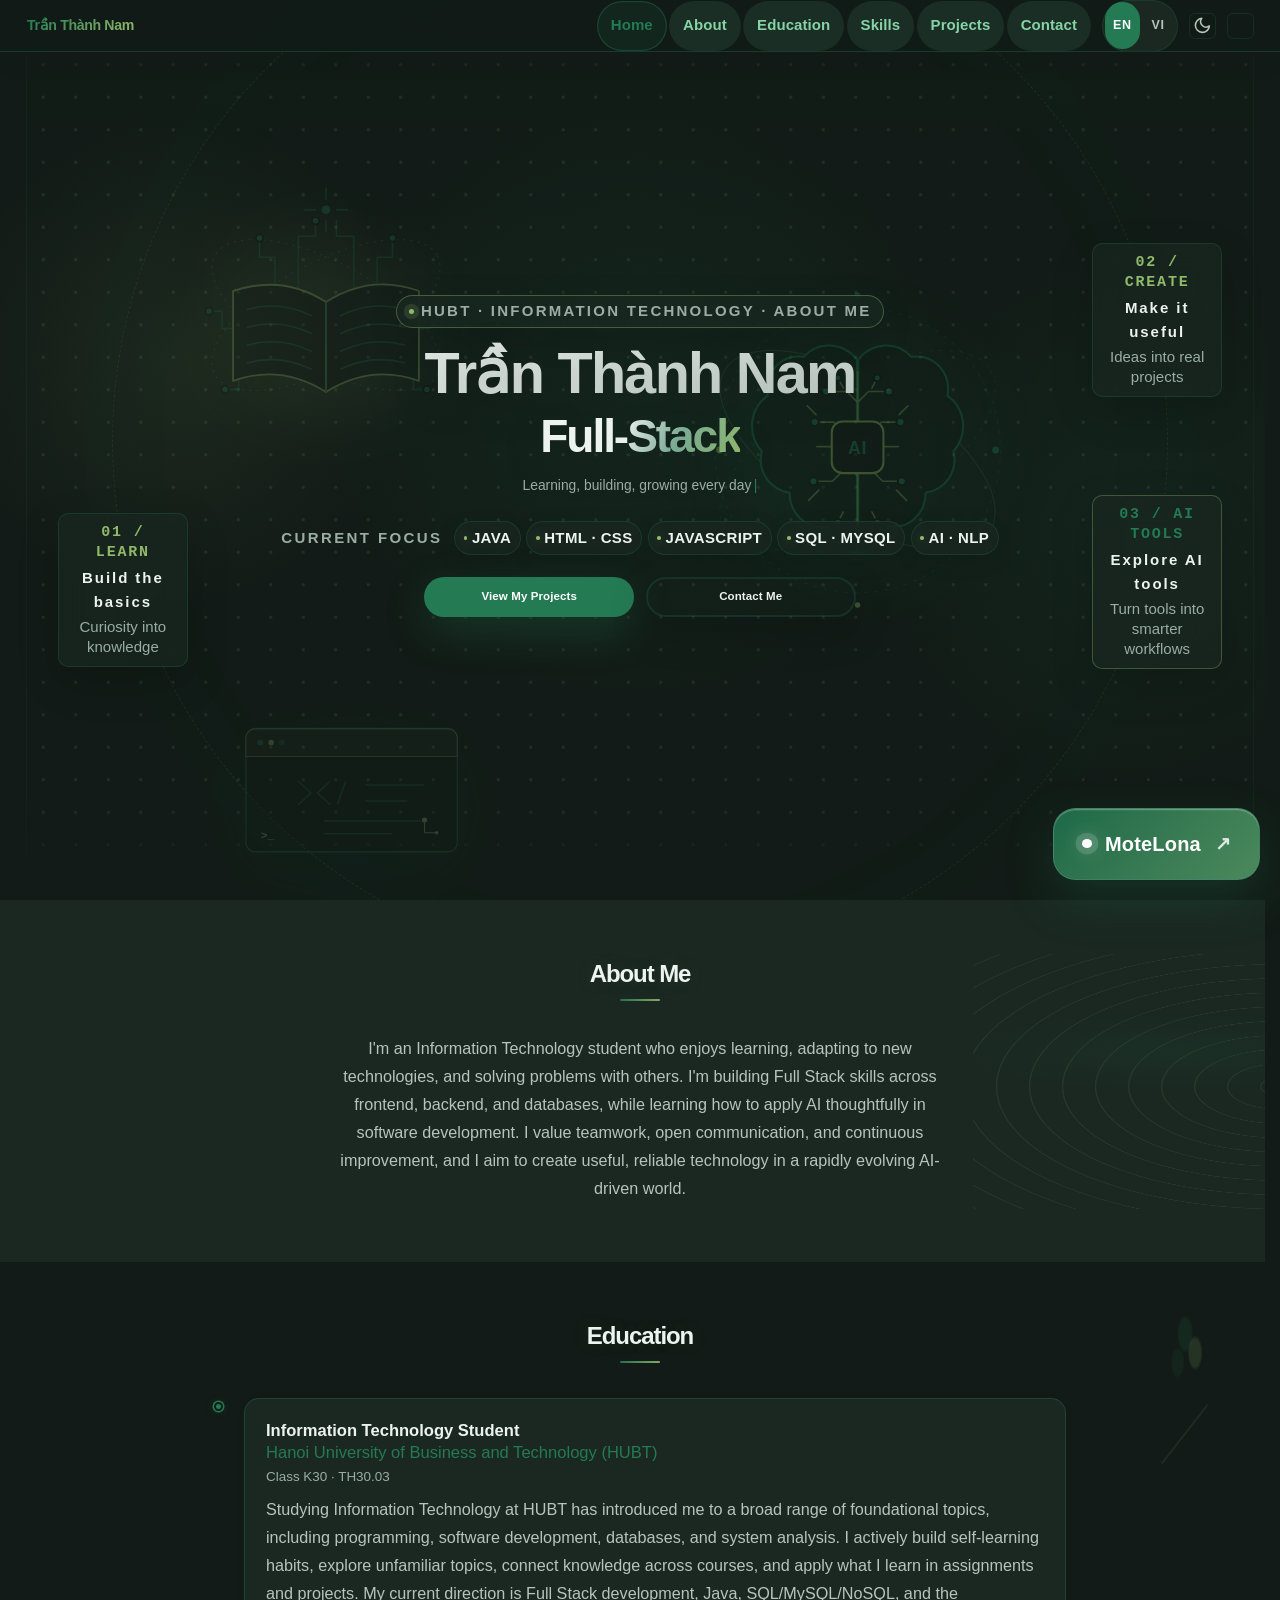
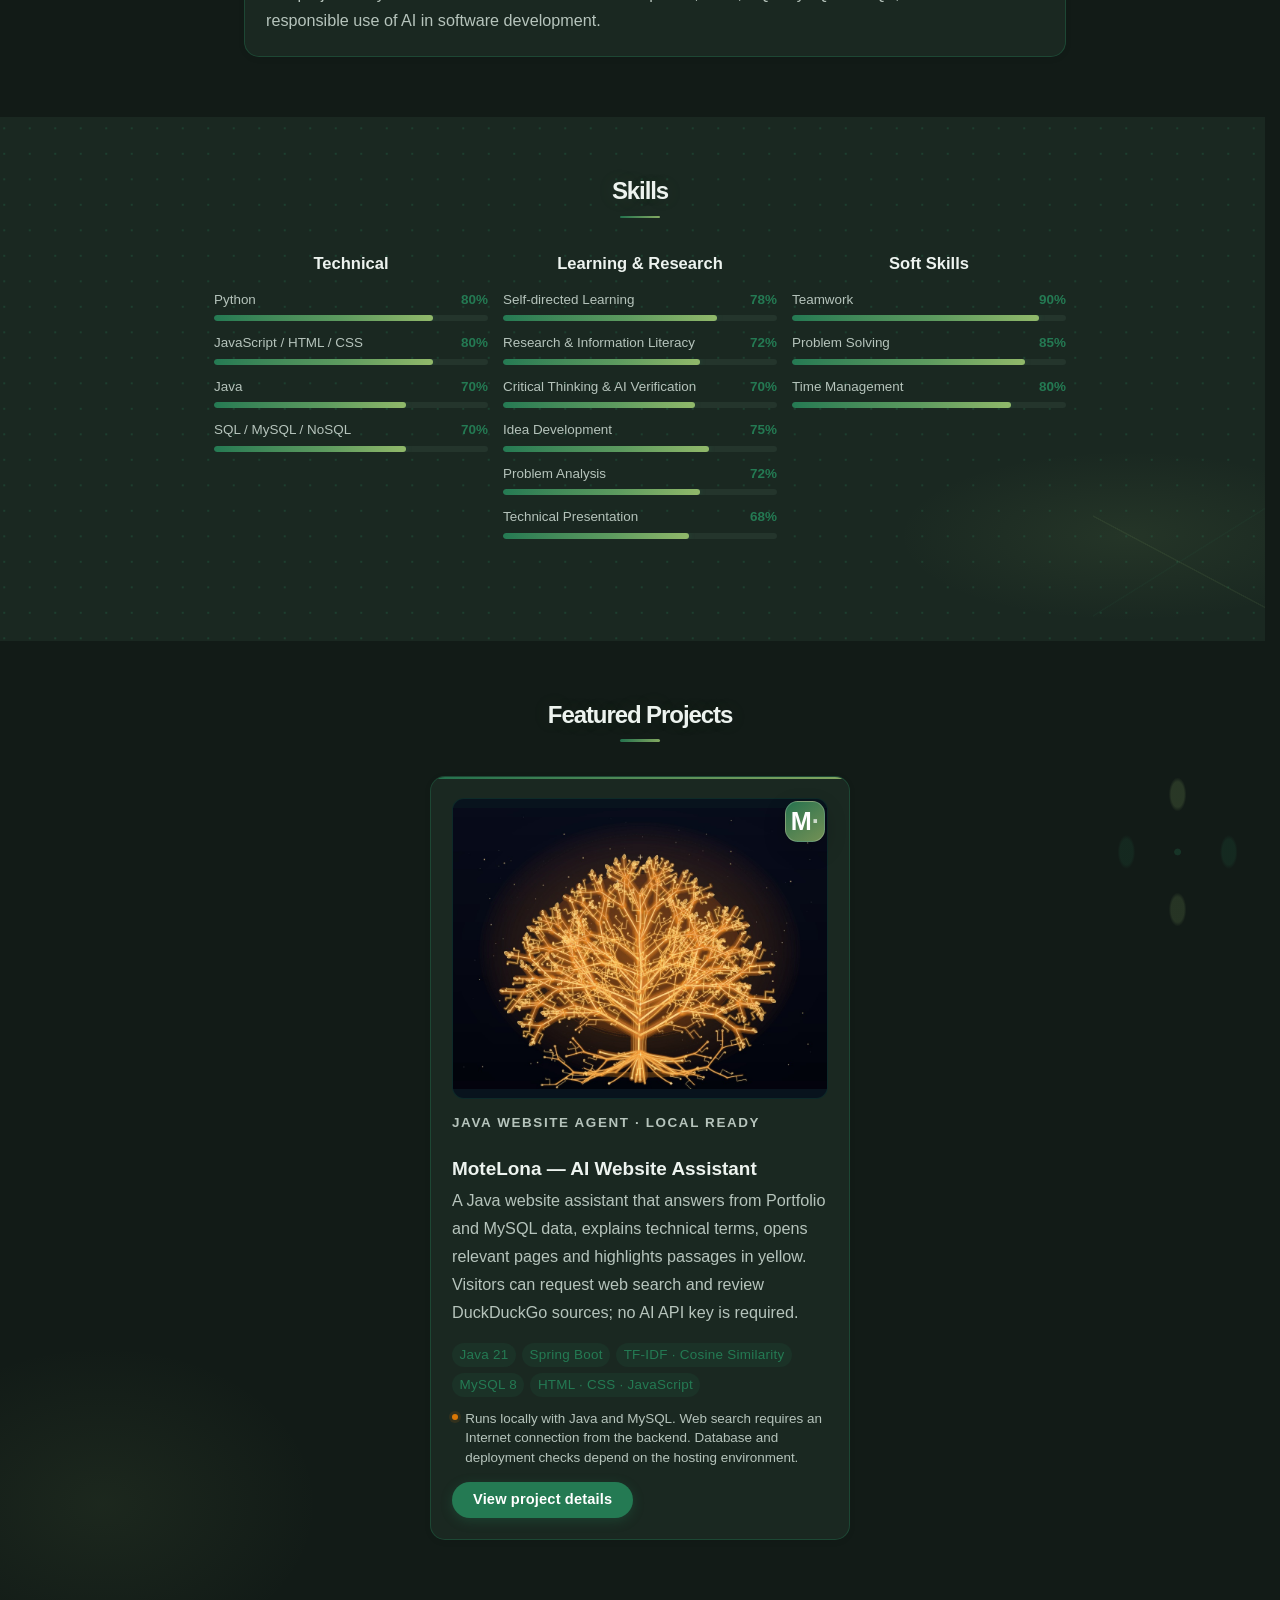
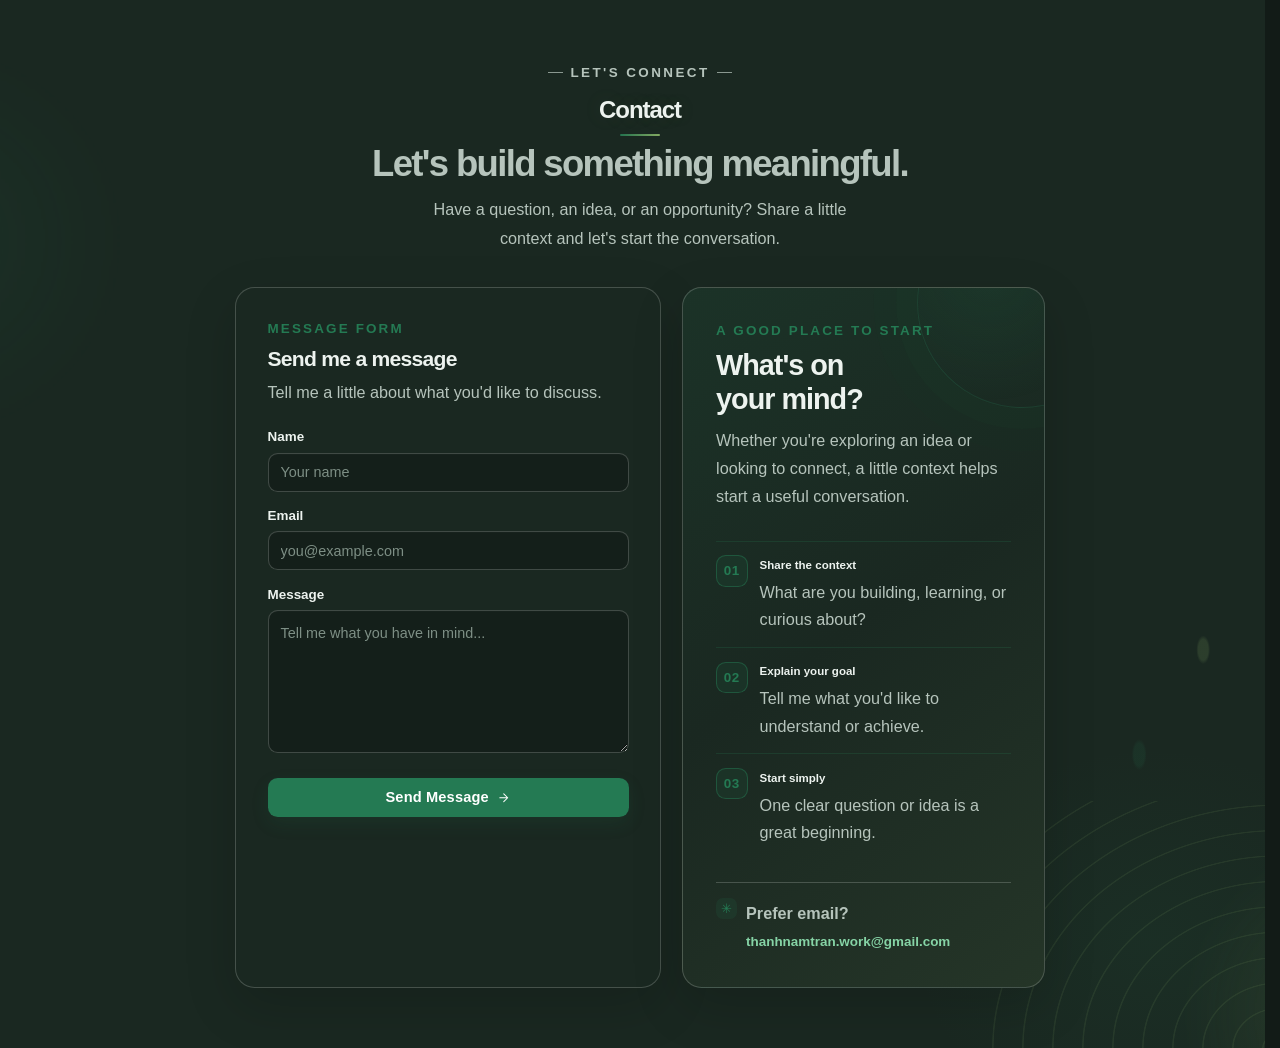
==== index.html @ 8f7707b2 "Initial portfolio upload Co-authored-by: Copilot <223556219+Copilot@users.noreply.github.com>" ====
<!DOCTYPE html>
<html lang="en">
<head>
<meta charset="utf-8">
<meta name="viewport" content="width=device-width, initial-scale=1, viewport-fit=cover">
<title>Trần Thành Nam — Full-Stack Developer | Portfolio</title>
<meta name="description" content="Trần Thành Nam — Information Technology student building practical Full-Stack skills across web development, Java, databases and responsible AI-assisted software engineering." data-en="Trần Thành Nam — Information Technology student building practical Full-Stack skills across web development, Java, databases and responsible AI-assisted software engineering." data-vi="Trần Thành Nam — Sinh viên Công nghệ thông tin đang phát triển kỹ năng Full Stack qua các dự án web, Java, cơ sở dữ liệu và ứng dụng AI có trách nhiệm.">
<meta name="theme-color" content="#121B17">
<meta property="og:type" content="website">
<meta property="og:title" content="Trần Thành Nam — Full-Stack Developer Portfolio" data-en="Trần Thành Nam — Full-Stack Developer Portfolio" data-vi="Trần Thành Nam — Hồ sơ lập trình viên Full Stack">
<meta property="og:description" content="Learning, building and growing through Full-Stack development, Java, databases and AI-assisted projects." data-en="Learning, building and growing through Full-Stack development, Java, databases and AI-assisted projects." data-vi="Học hỏi, xây dựng và phát triển qua các dự án Full Stack, Java, cơ sở dữ liệu và ứng dụng AI.">
<meta property="og:image" content="./assets/images/narrow-ai.jpg">
<meta name="twitter:card" content="summary_large_image">
<link rel="icon" href="data:image/svg+xml,%3Csvg%20xmlns%3D%27http%3A%2F%2Fwww.w3.org%2F2000%2Fsvg%27%20viewBox%3D%270%200%2040%2040%27%3E%3Cdefs%3E%3ClinearGradient%20id%3D%27g%27%20x1%3D%270%27%20y1%3D%270%27%20x2%3D%271%27%20y2%3D%271%27%3E%3Cstop%20stop-color%3D%27%23247A53%27/%3E%3Cstop%20offset%3D%271%27%20stop-color%3D%27%2391B96A%27/%3E%3C/linearGradient%3E%3C/defs%3E%3Crect%20width%3D%2740%27%20height%3D%2740%27%20rx%3D%2710%27%20fill%3D%27url(%23g)%27/%3E%3Ctext%20x%3D%2720%27%20y%3D%2727%27%20font-family%3D%27Arial,sans-serif%27%20font-size%3D%2720%27%20font-weight%3D%27700%27%20fill%3D%27%23ffffff%27%20text-anchor%3D%27middle%27%3EM%C2%B7%3C/text%3E%3C/svg%3E">
<link rel="stylesheet" href="./assets/css/animfolio-base.css">
<link rel="stylesheet" href="./assets/css/animfolio-animations.css">
<link rel="stylesheet" href="./assets/css/animfolio-nav.css">
<link rel="stylesheet" href="./assets/css/animfolio-gallery.css">

<link rel="stylesheet" href="./assets/css/animfolio-print.css" media="print">
<link rel="stylesheet" href="./assets/css/format.css">
<link rel="stylesheet" href="./assets/css/animfolio-contact.css">
<link rel="stylesheet" href="./assets/css/portfolio-theme.css?v=20261112-rainbow-smooth">
<style id="animfolio-theme-vars">
.animfolio-container {
	--animfolio-accent: #247A53 !important;
	--animfolio-accent-hover: #1D6948 !important;
	--animfolio-accent-light: rgba(36, 122, 83, 0.12) !important;
	--animfolio-accent-subtle: rgba(36, 122, 83, 0.16) !important;
	--animfolio-accent-shadow: rgba(36, 122, 83, 0.32) !important;
	--animfolio-accent-glow: rgba(36, 122, 83, 0.46) !important;
	--animfolio-secondary: #91B96A !important;
	--animfolio-secondary-hover: #7FA957 !important;
	--animfolio-secondary-light: rgba(145, 185, 106, 0.18) !important;
	--animfolio-on-accent: #FFFFFF !important;
	
	--animfolio-accent-rgb: 36, 122, 83;
	--animfolio-secondary-rgb: 145, 185, 106;
	--animfolio-secondary-text: #263C22;
	--animfolio-gradient: linear-gradient(120deg, #247A53 0%, #91B96A 100%);
	--animfolio-on-secondary: #263C22 !important;
	--animfolio-bg: #121B17;
	--animfolio-bg-secondary: #1A2821;
	--animfolio-bg-tertiary: #24352C;
	--animfolio-text: #EDF3EF;
	--animfolio-text-secondary: #B6C4BC;
	--animfolio-text-muted: #9BAEA3;
	--animfolio-border: rgba(237, 243, 239, 0.1);
	--animfolio-border-strong: rgba(237, 243, 239, 0.2);
	--animfolio-surface: #1A2821;
	--animfolio-surface-hover: #24352C;
	--animfolio-overlay: rgba(0, 0, 0, 0.75);
	--animfolio-success: #22c55e;
	--animfolio-warning: #f59e0b;
	--animfolio-error: #ef4444;
	--animfolio-info: #3b82f6;
	--animfolio-font-heading: 'Nunito', -apple-system, BlinkMacSystemFont, sans-serif;
	--animfolio-font-body: 'Nunito', -apple-system, BlinkMacSystemFont, sans-serif;
	--animfolio-font-mono: ui-monospace, 'SFMono-Regular', Menlo, Monaco, Consolas, 'Liberation Mono', monospace;
	--animfolio-font-size-base: 16px;
	--animfolio-font-size-h1: clamp(2.5rem, 5vw, 4rem);
	--animfolio-font-size-h2: clamp(1.75rem, 3.5vw, 2.5rem);
	--animfolio-font-size-h3: 1.5rem;
	--animfolio-font-size-h4: 1.25rem;
	--animfolio-font-weight-bold: 700;
	--animfolio-font-weight-medium: 500;
	--animfolio-line-height: 1.6;
	--animfolio-letter-spacing: 0em;
	--animfolio-container-width: 1200px;
	--animfolio-section-spacing: 100px;
	--animfolio-radius: 12px;
	--animfolio-radius-sm: 6px;
	--animfolio-radius-lg: 16px;
	--animfolio-shadow-sm: 0 1px 2px rgba(0, 0, 0, 0.1);
	--animfolio-shadow-md: 0 4px 12px rgba(0, 0, 0, 0.15);
	--animfolio-shadow-lg: 0 10px 30px rgba(0, 0, 0, 0.2);
	--animfolio-shadow-xl: 0 20px 50px rgba(0, 0, 0, 0.3);
	--animfolio-duration: 0.6s;
	--animfolio-delay: 0s;
	--animfolio-easing: cubic-bezier(0.4, 0, 0.2, 1);
	--animfolio-easing-bounce: cubic-bezier(0.34, 1.56, 0.64, 1);
	--animfolio-stagger: 0.1s;
	--animfolio-transition-fast: 150ms ease;
	--animfolio-transition-normal: 300ms ease;
	--animfolio-transition-slow: 500ms ease;
	--animfolio-z-base: 1;
	--animfolio-z-dropdown: 100;
	--animfolio-z-sticky: 200;
	--animfolio-z-nav: 300;
	--animfolio-z-modal: 400;
	--animfolio-z-lightbox: 500;
	--animfolio-z-tooltip: 600;
	--animfolio-z-cursor: 700;
}
.animfolio-container--light, .animfolio-container[data-animfolio-scheme="light"] {
	--animfolio-bg: #F6F7F5;
	--animfolio-bg-secondary: #EEF2EF;
	--animfolio-bg-tertiary: #E4EAE6;
	--animfolio-text: #1C2823;
	--animfolio-text-secondary: #47564F;
	--animfolio-text-muted: #68766F;
	--animfolio-border: rgba(28, 40, 35, 0.12);
	--animfolio-border-strong: rgba(28, 40, 35, 0.2);
	--animfolio-surface: #FFFFFF;
	--animfolio-surface-hover: #F7FAF8;
	--animfolio-overlay: rgba(0, 0, 0, 0.5);
	--animfolio-shadow-sm: 0 1px 2px rgba(0, 0, 0, 0.05);
	--animfolio-shadow-md: 0 4px 12px rgba(0, 0, 0, 0.08);
	--animfolio-shadow-lg: 0 10px 30px rgba(0, 0, 0, 0.1);
	--animfolio-shadow-xl: 0 20px 50px rgba(0, 0, 0, 0.15);
	--animfolio-accent-light: rgba(36, 122, 83, 0.08) !important;
	--animfolio-accent-subtle: rgba(36, 122, 83, 0.06) !important;
	--animfolio-accent-shadow: rgba(36, 122, 83, 0.22) !important;
	--animfolio-accent-glow: rgba(36, 122, 83, 0.17) !important;
	--animfolio-on-accent: #ffffff !important;
	--animfolio-on-secondary: #263C22 !important;
}
@media (prefers-color-scheme: light) {
	.animfolio-container--auto {
		--animfolio-bg: #F6F7F5;
		--animfolio-bg-secondary: #EEF2EF;
		--animfolio-bg-tertiary: #E4EAE6;
		--animfolio-text: #1C2823;
		--animfolio-text-secondary: #47564F;
		--animfolio-text-muted: #68766F;
		--animfolio-border: rgba(28, 40, 35, 0.12);
		--animfolio-border-strong: rgba(28, 40, 35, 0.2);
		--animfolio-surface: #FFFFFF;
		--animfolio-surface-hover: #F7FAF8;
		--animfolio-overlay: rgba(0, 0, 0, 0.5);
		--animfolio-shadow-sm: 0 1px 2px rgba(0, 0, 0, 0.05);
		--animfolio-shadow-md: 0 4px 12px rgba(0, 0, 0, 0.08);
		--animfolio-shadow-lg: 0 10px 30px rgba(0, 0, 0, 0.1);
		--animfolio-shadow-xl: 0 20px 50px rgba(0, 0, 0, 0.15);
		--animfolio-accent-light: rgba(36, 122, 83, 0.08) !important;
		--animfolio-accent-subtle: rgba(36, 122, 83, 0.06) !important;
		--animfolio-accent-shadow: rgba(36, 122, 83, 0.22) !important;
		--animfolio-accent-glow: rgba(36, 122, 83, 0.17) !important;
		--animfolio-on-accent: #ffffff !important;
		--animfolio-on-secondary: #263C22 !important;
	}
}

.animfolio-container *,.animfolio-container *::before,.animfolio-container *::after{box-sizing:border-box}html{scroll-behavior:smooth;-webkit-font-smoothing:antialiased;-moz-osx-font-smoothing:grayscale}body{margin:0;padding:0;background:#121B17;color:#EDF3EF;font-family:var(--animfolio-font-body,'Inter',-apple-system,BlinkMacSystemFont,'Segoe UI',sans-serif);font-size:var(--animfolio-font-size-base,16px);line-height:var(--animfolio-line-height,1.6);overflow-x:hidden}body.admin-bar{padding-top:32px}body.admin-bar .animfolio-nav--sticky{top:32px}@media screen and (max-width:782px){body.admin-bar{padding-top:46px}body.admin-bar .animfolio-nav--sticky{top:46px}}.wp-site-blocks,.entry-content,.page-content,.post-content{all:unset;display:block}
/*# sourceURL=animfolio-base-inline-css */
</style>
<style id="animfolio-nature-enhancements">
.animfolio-container {
  --animfolio-gradient: linear-gradient(120deg, var(--animfolio-accent) 0%, var(--animfolio-secondary) 100%);
  position: relative;
  isolation: isolate;
}

/* Keep the landing hero visually clean: no botanical texture or decorative backdrop. */
.animfolio-container #hero,
.animfolio-container .animfolio-section--hero {
  background-image: none !important;
  background-repeat: no-repeat !important;
}

/* ABOUT — quiet landscape/topographic contours, suggesting an open horizon. */
.animfolio-container #about {
  background-image:
    radial-gradient(ellipse at 92% 42%, color-mix(in srgb, var(--animfolio-accent) 9%, transparent), transparent 18rem),
    repeating-radial-gradient(ellipse at 100% 52%, transparent 0 25px, color-mix(in srgb, var(--animfolio-secondary) 10%, transparent) 26px 27px, transparent 28px 44px) !important;
  background-repeat: no-repeat !important;
  background-size: 100% 100%, 410px 340px !important;
  background-position: center, right center !important;
}

/* EDUCATION — two delicate leaf forms and a fine stem/page-line motif. */
.animfolio-container #education {
  background-image:
    radial-gradient(ellipse 14px 34px at 91% 31%, color-mix(in srgb, var(--animfolio-accent) 14%, transparent) 0 58%, transparent 76%),
    radial-gradient(ellipse 13px 31px at 95% 41%, color-mix(in srgb, var(--animfolio-secondary) 15%, transparent) 0 58%, transparent 76%),
    radial-gradient(ellipse 12px 28px at 88% 46%, color-mix(in srgb, var(--animfolio-accent) 10%, transparent) 0 58%, transparent 76%),
    linear-gradient(128deg, transparent 0 88%, color-mix(in srgb, var(--animfolio-secondary) 10%, transparent) 88.2% 88.6%, transparent 88.8%) !important;
  background-repeat: no-repeat !important;
  background-size: 330px 250px !important;
  background-position: right 7% top 5%, right 7% top 5%, right 7% top 5%, right 7% top 5% !important;
}

/* SKILLS — knowledge constellation: small nodes connected by faint lines. */
.animfolio-container #skills {
  background-image:
    radial-gradient(circle, color-mix(in srgb, var(--animfolio-accent) 28%, transparent) 1.4px, transparent 2px),
    linear-gradient(28deg, transparent 0 48%, color-mix(in srgb, var(--animfolio-secondary) 9%, transparent) 48.2% 48.6%, transparent 48.8%),
    linear-gradient(148deg, transparent 0 48%, color-mix(in srgb, var(--animfolio-accent) 7%, transparent) 48.2% 48.6%, transparent 48.8%),
    radial-gradient(ellipse at 88% 80%, color-mix(in srgb, var(--animfolio-secondary) 9%, transparent), transparent 19rem) !important;
  background-repeat: repeat, no-repeat, no-repeat, no-repeat !important;
  background-size: 34px 34px, 250px 210px, 250px 210px, 100% 100% !important;
  background-position: right 18px bottom 20px, right bottom, right bottom, center !important;
}

/* PROJECTS — a soft blossom cluster, with petals kept in the section corners. */
.animfolio-container #projects {
  background-image:
    radial-gradient(ellipse 15px 29px at 92% 16%, color-mix(in srgb, var(--animfolio-secondary) 18%, transparent) 0 58%, transparent 78%),
    radial-gradient(ellipse 15px 29px at 96% 22%, color-mix(in srgb, var(--animfolio-accent) 15%, transparent) 0 58%, transparent 78%),
    radial-gradient(ellipse 15px 29px at 92% 28%, color-mix(in srgb, var(--animfolio-secondary) 16%, transparent) 0 58%, transparent 78%),
    radial-gradient(ellipse 15px 29px at 88% 22%, color-mix(in srgb, var(--animfolio-accent) 14%, transparent) 0 58%, transparent 78%),
    radial-gradient(circle at 92% 22%, color-mix(in srgb, var(--animfolio-accent) 26%, transparent) 0 4px, transparent 5px),
    radial-gradient(ellipse at 8% 90%, color-mix(in srgb, var(--animfolio-secondary) 8%, transparent), transparent 18rem) !important;
  background-repeat: no-repeat !important;
  background-size: 100% 100% !important;
  background-position: center !important;
}

/* CONTACT — a gentle climbing-vine curve with a few understated leaf silhouettes. */
.animfolio-container #contact {
  background-image:
    repeating-radial-gradient(ellipse at 100% 100%, transparent 0 22px, color-mix(in srgb, var(--animfolio-secondary) 10%, transparent) 23px 24px, transparent 25px 40px),
    radial-gradient(ellipse 13px 27px at 89% 72%, color-mix(in srgb, var(--animfolio-accent) 13%, transparent) 0 55%, transparent 76%),
    radial-gradient(ellipse 12px 25px at 94% 62%, color-mix(in srgb, var(--animfolio-secondary) 15%, transparent) 0 55%, transparent 76%),
    radial-gradient(ellipse at 90% 90%, color-mix(in srgb, var(--animfolio-accent) 8%, transparent), transparent 20rem) !important;
  background-repeat: no-repeat !important;
  background-size: 390px 330px, 100% 100%, 100% 100%, 100% 100% !important;
  background-position: right bottom, center, center, center !important;
}

.animfolio-skills__bar-fill {
  background: linear-gradient(100deg, var(--animfolio-accent) 0%, color-mix(in srgb, var(--animfolio-accent) 48%, var(--animfolio-secondary)) 58%, var(--animfolio-secondary) 100%);
}
.animfolio-section__title {
  text-shadow: 0 0 28px color-mix(in srgb, var(--animfolio-secondary) 12%, transparent);
}
.animfolio-card--bordered {
  border-color: color-mix(in srgb, var(--animfolio-accent) 26%, var(--animfolio-border));
}
.animfolio-card--bordered:hover {
  border-color: color-mix(in srgb, var(--animfolio-secondary) 68%, var(--animfolio-accent));
  box-shadow: 0 14px 38px color-mix(in srgb, var(--animfolio-accent) 15%, transparent);
}
.animfolio-color-picker__swatch--tree { background: linear-gradient(135deg, #247A53 0%, #91B96A 100%); }
.animfolio-color-picker__swatch--peach { background: linear-gradient(135deg, #C94F7B 0%, #F0A2B2 100%); }
.animfolio-color-picker__swatch--apricot { background: linear-gradient(135deg, #B8790E 0%, #EBC45D 100%); }
@media (prefers-reduced-motion: no-preference) {
  .animfolio-card--bordered:hover { transition: border-color .25s ease, box-shadow .25s ease, transform .25s ease; }
}
@media (max-width: 640px) {
  .animfolio-container #education { background-size: 240px 190px !important; opacity: 1; }
  .animfolio-container #skills { background-size: 28px 28px, 180px 160px, 180px 160px, 100% 100% !important; }
  .animfolio-container #projects { background-size: 100% 100% !important; }
  .animfolio-container #contact { background-size: 250px 240px, 100% 100%, 100% 100%, 100% 100% !important; }
}
</style>
<script>
document.documentElement.className+=" animfolio-js";(function(){function r(){if(window.animfolio&&window.animfolio._initialized){return;}var e=document.querySelectorAll("[data-animfolio-animate]:not(.animfolio-visible),.animfolio-stagger__item:not(.animfolio-visible)");for(var i=0;i<e.length;i++){e[i].classList.add("animfolio-visible");}}if(document.readyState==="complete"){setTimeout(r,1500);}else{window.addEventListener("load",function(){setTimeout(r,1500);});}setTimeout(r,4000);})();
//# sourceURL=animfolio-failsafe-js-after
</script>

<style id="animfolio-language-switch-style">
.animfolio-language-switch {
  display: inline-flex;
  align-items: center;
  gap: 3px;
  margin-inline-end: 8px;
  padding: 3px;
  border: 1px solid var(--animfolio-border, rgba(128,128,128,.25));
  border-radius: 999px;
  background: var(--animfolio-surface, rgba(128,128,128,.08));
  flex: 0 0 auto;
}
.animfolio-language-switch__button {
  appearance: none;
  border: 0;
  border-radius: 999px;
  min-width: 34px;
  padding: 6px 8px;
  color: var(--animfolio-text-secondary, currentColor);
  background: transparent;
  font: inherit;
  font-size: 11px;
  font-weight: 800;
  line-height: 1.2;
  letter-spacing: .04em;
  cursor: pointer;
  transition: background .2s ease, color .2s ease, transform .2s ease;
}
.animfolio-language-switch__button:hover { transform: translateY(-1px); }
.animfolio-language-switch__button.is-active {
  color: var(--animfolio-on-accent, #fff);
  background: var(--animfolio-accent, #D97706);
}
.animfolio-language-switch__button:focus-visible {
  outline: 2px solid var(--animfolio-accent, #D97706);
  outline-offset: 2px;
}
@media (max-width: 760px) {
  .animfolio-language-switch { margin-inline-end: 5px; }
  .animfolio-language-switch__button { min-width: 30px; padding: 6px 7px; }
}
</style>


<link rel="stylesheet" href="./assets/css/responsive-overrides.css">
<link rel="stylesheet" href="./assets/css/homepage-polish.css">
<link rel="stylesheet" href="./assets/css/portfolio-ultimate.css">
<link rel="stylesheet" href="./assets/css/portfolio-refined.css">
<link rel="stylesheet" href="./assets/css/portfolio-visual-scale.css?v=20261112-67scale">
    <link rel="stylesheet" href="./assets/css/typography-refinement.css?v=20261113-type">
<script src="./assets/js/homepage-zoom.js"></script>
</head>
<body>
<!-- ============================================================
     CONFIG — set your email for the contact form (FormSubmit.co).
     First submission emails you a one-time confirmation link; click it
     once and every message afterwards lands in your inbox. See README.
     ============================================================ -->
<script>window.ANIMFOLIO_CONTACT_EMAIL = "thanhnamtran.work@gmail.com";</script>

<div class="animfolio-container animfolio-container--dark animfolio-container--format-11 animfolio-container--one-page" data-animfolio-scheme="dark" data-animfolio-format="format-11-student" data-animfolio-intensity="medium"><a href="#hero" class="animfolio-skip-link">Skip to main content</a><nav class="animfolio-nav animfolio-nav--horizontal animfolio-nav--sticky" role="navigation" aria-label="Portfolio navigation"><a href="#hero" class="animfolio-nav__logo" aria-label="Trần Thành Nam — Home"><span class="animfolio-nav__logo-full">Trần Thành Nam</span><span class="animfolio-nav__logo-short" aria-hidden="true">Nam</span></a><button class="animfolio-nav__toggle" type="button" aria-expanded="false" aria-controls="animfolio-nav-menu" aria-label="Toggle navigation"><span class="animfolio-nav__toggle-bar" aria-hidden="true"></span><span class="animfolio-nav__toggle-bar" aria-hidden="true"></span><span class="animfolio-nav__toggle-bar" aria-hidden="true"></span></button><ul class="animfolio-nav__list" id="animfolio-nav-menu"><li class="animfolio-nav__item"><a href="#hero" class="animfolio-nav__link" data-animfolio-section="hero">Home</a></li><li class="animfolio-nav__item"><a href="#about" class="animfolio-nav__link" data-animfolio-section="about">About</a></li><li class="animfolio-nav__item"><a href="#education" class="animfolio-nav__link" data-animfolio-section="education">Education</a></li><li class="animfolio-nav__item"><a href="#skills" class="animfolio-nav__link" data-animfolio-section="skills">Skills</a></li><li class="animfolio-nav__item"><a href="#projects" class="animfolio-nav__link" data-animfolio-section="projects">Projects</a></li><li class="animfolio-nav__item"><a href="#contact" class="animfolio-nav__link" data-animfolio-section="contact">Contact</a></li></ul><div class="animfolio-language-switch" role="group" aria-label="Choose website language">
<button type="button" class="animfolio-language-switch__button is-active" data-language="en" aria-pressed="true" lang="en">EN</button>
<button type="button" class="animfolio-language-switch__button" data-language="vi" aria-pressed="false" lang="vi">VI</button>
</div>
<button class="animfolio-theme-toggle" type="button" aria-label="Toggle dark mode" title="Toggle light and dark theme"><span class="animfolio-theme-toggle__icon animfolio-theme-toggle__icon--sun" aria-hidden="true"><svg width="20" height="20" viewBox="0 0 24 24" fill="none" stroke="currentColor" stroke-width="2" stroke-linecap="round" stroke-linejoin="round"><circle cx="12" cy="12" r="5"></circle><line x1="12" y1="1" x2="12" y2="3"></line><line x1="12" y1="21" x2="12" y2="23"></line><line x1="4.22" y1="4.22" x2="5.64" y2="5.64"></line><line x1="18.36" y1="18.36" x2="19.78" y2="19.78"></line><line x1="1" y1="12" x2="3" y2="12"></line><line x1="21" y1="12" x2="23" y2="12"></line><line x1="4.22" y1="19.78" x2="5.64" y2="18.36"></line><line x1="18.36" y1="5.64" x2="19.78" y2="4.22"></line></svg></span><span class="animfolio-theme-toggle__icon animfolio-theme-toggle__icon--moon" aria-hidden="true"><svg width="20" height="20" viewBox="0 0 24 24" fill="none" stroke="currentColor" stroke-width="2" stroke-linecap="round" stroke-linejoin="round"><path d="M21 12.79A9 9 0 1111.21 3 7 7 0 0021 12.79z"></path></svg></span></button><details class="animfolio-color-picker">
<summary class="animfolio-color-picker__trigger" title="Choose color scheme" aria-label="Choose color scheme"><svg width="19" height="19" viewBox="0 0 24 24" fill="none" stroke="currentColor" stroke-width="1.8" stroke-linecap="round" stroke-linejoin="round" aria-hidden="true"><path d="M12 22a10 10 0 1 1 10-10c0 1.1-.9 2-2 2h-1.5a1.5 1.5 0 0 0-1.2 2.4c.3.4.4.8.4 1.3A2.3 2.3 0 0 1 15.4 20H12Z"></path><circle cx="7.5" cy="10" r="1"></circle><circle cx="11" cy="6.5" r="1"></circle><circle cx="16" cy="7.5" r="1"></circle></svg></summary>
<div class="animfolio-color-picker__menu" role="group" aria-label="Color schemes">
<span class="animfolio-color-picker__heading">Colors</span>
<button type="button" class="animfolio-color-picker__option" data-color-theme="tree" title="Green Canopy" aria-pressed="true"><span class="animfolio-color-picker__swatch animfolio-color-picker__swatch--tree" aria-hidden="true"></span><span>Green Canopy</span></button>
<button type="button" class="animfolio-color-picker__option" data-color-theme="peach" title="Peach Blossom" aria-pressed="false"><span class="animfolio-color-picker__swatch animfolio-color-picker__swatch--peach" aria-hidden="true"></span><span>Peach Blossom</span></button>
<button type="button" class="animfolio-color-picker__option" data-color-theme="apricot" title="Golden Apricot" aria-pressed="false"><span class="animfolio-color-picker__swatch animfolio-color-picker__swatch--apricot" aria-hidden="true"></span><span>Golden Apricot</span></button>
<button type="button" class="animfolio-color-picker__option" data-color-theme="rainbow" title="Rainbow Spectrum" aria-pressed="false"><span class="animfolio-color-picker__swatch animfolio-color-picker__swatch--rainbow" aria-hidden="true"></span><span>Rainbow Spectrum</span></button>
</div></details></nav><section id="hero" class="animfolio-section animfolio-section--hero animfolio-section--align-center" data-animfolio-section="hero"><div class="animfolio-inner">
<div class="animfolio-hero"><svg class="animfolio-hero__ai-art" viewBox="0 0 640 640" aria-hidden="true" focusable="false">
	<defs>
		<radialGradient id="animfolio-ai-glow"><stop offset="0" stop-color="var(--animfolio-accent)" stop-opacity=".2"></stop><stop offset="1" stop-color="var(--animfolio-accent)" stop-opacity="0"></stop></radialGradient>
	</defs>
	<circle cx="320" cy="320" r="258" fill="url(#animfolio-ai-glow)"></circle>
	<ellipse class="animfolio-hero__ai-orbit" cx="320" cy="320" rx="228" ry="102" transform="rotate(-31 320 320)"></ellipse>
	<ellipse class="animfolio-hero__ai-orbit animfolio-hero__ai-orbit--secondary" cx="320" cy="320" rx="228" ry="102" transform="rotate(31 320 320)"></ellipse>
	<circle class="animfolio-hero__ai-orbit" cx="320" cy="320" r="210"></circle>
	<path class="animfolio-hero__ai-brain" d="M319 187c-20-26-58-28-78-4-34-5-59 24-53 57-27 19-31 56-9 82-7 30 12 56 41 61 0 31 24 53 54 49 13 25 28 39 45 39V187Z"></path>
	<path class="animfolio-hero__ai-brain" d="M321 187c20-26 58-28 78-4 34-5 59 24 53 57 27 19 31 56 9 82 7 30-12 56-41 61 0 31-24 53-54 49-13 25-28 39-45 39V187Z"></path>
	<path class="animfolio-hero__ai-circuit" d="M320 205v228M274 234h30l16 16v32l-22 22v32l22 22v38M366 234h-30l-16 16M257 279h28l17 17M255 366h28l15-15M383 279h-28l-17 17M385 366h-28l-15-15M320 260v17M320 353v18M260 315h22M358 315h22"></path>
	<path class="animfolio-hero__ai-circuit" d="M246 255l13 13M394 255l-13 13M248 394l15-15M392 394l-15-15M291 214l8 15M349 214l-8 15M291 426l8-15M349 426l-8-15"></path>
	<rect class="animfolio-hero__ai-chip" x="282" y="278" width="76" height="76" rx="16"></rect>
	<text class="animfolio-hero__ai-label" x="320" y="326" text-anchor="middle">AI</text>
	<circle class="animfolio-hero__ai-node" cx="274" cy="234" r="6"></circle><circle class="animfolio-hero__ai-node" cx="366" cy="234" r="6"></circle>
	<circle class="animfolio-hero__ai-node" cx="257" cy="279" r="6"></circle><circle class="animfolio-hero__ai-node" cx="383" cy="279" r="6"></circle>
	<circle class="animfolio-hero__ai-node" cx="255" cy="366" r="6"></circle><circle class="animfolio-hero__ai-node" cx="385" cy="366" r="6"></circle>
	<circle class="animfolio-hero__ai-node" cx="291" cy="214" r="5"></circle><circle class="animfolio-hero__ai-node" cx="349" cy="214" r="5"></circle>
	<circle class="animfolio-hero__ai-node" cx="291" cy="426" r="5"></circle><circle class="animfolio-hero__ai-node" cx="349" cy="426" r="5"></circle>
	<circle cx="117" cy="320" r="5" fill="var(--animfolio-secondary)"></circle><circle cx="523" cy="320" r="5" fill="var(--animfolio-accent)"></circle>
	<circle cx="320" cy="92" r="4" fill="var(--animfolio-accent)"></circle><circle cx="320" cy="548" r="4" fill="var(--animfolio-secondary)"></circle>
</svg><svg class="animfolio-hero__learning-art" viewBox="0 0 520 520" aria-hidden="true" focusable="false">
	<defs>
		<radialGradient id="animfolio-learning-glow"><stop offset="0" stop-color="var(--animfolio-secondary)" stop-opacity=".2"></stop><stop offset="1" stop-color="var(--animfolio-secondary)" stop-opacity="0"></stop></radialGradient>
	</defs>
	<circle cx="260" cy="260" r="224" fill="url(#animfolio-learning-glow)"></circle>
	<ellipse class="animfolio-hero__learning-orbit" cx="260" cy="260" rx="205" ry="86" transform="rotate(-28 260 260)"></ellipse>
	<ellipse class="animfolio-hero__learning-orbit" cx="260" cy="260" rx="205" ry="86" transform="rotate(28 260 260)"></ellipse>
	<path class="animfolio-hero__learning-circuit" d="M177 222v-56h-25v-31M215 222v-90h28v-25M343 222v-56h25v-31M305 222v-90h-28v-25M125 282H91v-28H70M395 282h34v-28h21M147 353h-29v28H96M373 353h29v28h22"></path>
	<path class="animfolio-hero__learning-book" d="M260 385c-48-30-98-37-151-18V221c54-18 105-12 151 18v146Z"></path>
	<path class="animfolio-hero__learning-book" d="M260 239c47-30 98-37 151-18v146c-53-19-103-12-151 18V239Z"></path>
	<path class="animfolio-hero__learning-circuit" d="M260 239v146M132 251c36-10 73-5 104 10M132 280c36-10 73-5 104 10M132 309c36-10 73-5 104 10M132 338c36-10 73-5 104 10M284 261c31-15 68-20 104-10M284 290c31-15 68-20 104-10M284 319c31-15 68-20 104-10M284 348c31-15 68-20 104-10"></path>
	<circle class="animfolio-hero__learning-node" cx="152" cy="135" r="6"></circle><circle class="animfolio-hero__learning-node" cx="243" cy="107" r="6"></circle>
	<circle class="animfolio-hero__learning-node" cx="368" cy="135" r="6"></circle><circle class="animfolio-hero__learning-node" cx="70" cy="254" r="6"></circle>
	<circle class="animfolio-hero__learning-node" cx="450" cy="254" r="6"></circle><circle class="animfolio-hero__learning-node" cx="96" cy="381" r="6"></circle>
	<circle class="animfolio-hero__learning-node" cx="424" cy="381" r="6"></circle>
	<circle cx="260" cy="89" r="7" fill="var(--animfolio-accent)"></circle>
	<path d="M260 72v-18M243 89h-18M277 89h18M260 106v18" fill="none" stroke="var(--animfolio-accent)" stroke-width="2" stroke-linecap="round"></path>
</svg><svg class="animfolio-hero__software-art" viewBox="0 0 520 360" aria-hidden="true" focusable="false">
	<defs>
		<radialGradient id="animfolio-software-glow"><stop offset="0" stop-color="var(--animfolio-accent)" stop-opacity=".18"></stop><stop offset="1" stop-color="var(--animfolio-accent)" stop-opacity="0"></stop></radialGradient>
	</defs>
	<ellipse cx="260" cy="190" rx="238" ry="158" fill="url(#animfolio-software-glow)"></ellipse>
	<rect class="animfolio-hero__software-window" x="34" y="48" width="452" height="264" rx="20"></rect>
	<path class="animfolio-hero__software-header" d="M54 49h412a20 20 0 0 1 20 20v39H34V69a20 20 0 0 1 20-20Z"></path>
	<circle cx="65" cy="78" r="6" fill="var(--animfolio-accent)"></circle><circle cx="88" cy="78" r="6" fill="var(--animfolio-secondary)"></circle><circle cx="111" cy="78" r="6" fill="var(--animfolio-accent)" opacity=".55"></circle>
	<path class="animfolio-hero__software-lines" d="m147 162 26 24-26 24m66-48-26 24 26 24m17-1 17-47m43 7h123m-123 34h88m-176 43h211m-211 27h144"></path>
	<text class="animfolio-hero__software-code" x="66" y="285">&gt;_</text>
	<circle class="animfolio-hero__software-node" cx="416" cy="244" r="7"></circle><circle class="animfolio-hero__software-node" cx="442" cy="271" r="5"></circle>
	<path d="M416 251v20h26" fill="none" stroke="var(--animfolio-secondary)" stroke-width="2" stroke-linecap="round"></path>
</svg>
	<div class="animfolio-hero__side-note animfolio-hero__side-note--left" aria-hidden="true">
  <span class="animfolio-hero__side-index">01 / LEARN</span>
  <strong>Build the basics</strong>
  <span>Curiosity into knowledge</span>
</div>
<div class="animfolio-hero__side-note animfolio-hero__side-note--right" aria-hidden="true">
  <span class="animfolio-hero__side-index">02 / CREATE</span>
  <strong>Make it useful</strong>
  <span>Ideas into real projects</span>
</div>
<div class="animfolio-hero__side-note animfolio-hero__side-note--third" aria-hidden="true">
  <span class="animfolio-hero__side-index">03 / AI TOOLS</span>
  <strong>Explore AI tools</strong>
  <span>Turn tools into smarter workflows</span>
</div>
<div class="animfolio-hero__content">
    <div class="animfolio-hero__eyebrow" data-animfolio-animate="fade-up">
      <span class="animfolio-hero__eyebrow-dot" aria-hidden="true"></span>
      <span>HUBT · INFORMATION TECHNOLOGY · ABOUT ME</span>
    </div>
		
					<h1 class="animfolio-hero__name" data-animfolio-animate="fade-up">Trần Thành Nam</h1>
		
					<h2 class="animfolio-hero__title" data-animfolio-animate="fade-up" data-animfolio-delay="0.1">Full-<span>Stack</span></h2>
		
					<div class="animfolio-hero__subtitle animfolio-hero__typed" data-animfolio-typed="[&quot;Learning, building, growing every day.&quot;,&quot;Seeking to leverage AI and pursue personal growth.&quot;,&quot;Passionate about technology and innovation.&quot;]" data-animfolio-typed-vi="[&quot;Học hỏi, xây dựng và phát triển mỗi ngày.&quot;,&quot;Tận dụng AI và không ngừng phát triển bản thân.&quot;,&quot;Đam mê công nghệ và đổi mới sáng tạo.&quot;]" data-animfolio-animate="fade-up" data-animfolio-delay="0.2">Learning, building, growing every day.</div>

          <div class="animfolio-hero__tech-rail" aria-label="Current technology focus" data-animfolio-animate="fade-up" data-animfolio-delay="0.25">
            <span class="animfolio-hero__tech-label">CURRENT FOCUS</span>
            <span class="animfolio-hero__tech-chip">JAVA</span>
            <span class="animfolio-hero__tech-chip">HTML · CSS</span>
            <span class="animfolio-hero__tech-chip">JAVASCRIPT</span>
            <span class="animfolio-hero__tech-chip">SQL · MYSQL</span>
            <span class="animfolio-hero__tech-chip">AI · NLP</span>
          </div>
		
					<div class="animfolio-hero__cta" data-animfolio-animate="fade-up" data-animfolio-delay="0.3">
									<a href="#projects" class="animfolio-button animfolio-button--primary animfolio-hero__cta-primary">
						View My Projects					</a>
									<a href="#contact" class="animfolio-button animfolio-button--secondary animfolio-hero__cta-secondary">
						Contact Me					</a>
											</div>
</div>
</div>
</div><!-- .animfolio-inner --></section><section id="about" class="animfolio-section animfolio-section--about animfolio-section--align-center" data-animfolio-section="about"><div class="animfolio-inner"><div class="animfolio-section__header"><h2 class="animfolio-section__title">About Me</h2></div><div class="animfolio-about" data-animfolio-animate="fade-up">
				<div class="animfolio-about__bio">I'm an Information Technology student who enjoys learning, adapting to new technologies, and solving problems with others. I'm building Full Stack skills across frontend, backend, and databases, while learning how to apply AI thoughtfully in software development. I value teamwork, open communication, and continuous improvement, and I aim to create useful, reliable technology in a rapidly evolving AI-driven world.</div>
				
	</div>
</div><!-- .animfolio-inner --></section><section id="education" class="animfolio-section animfolio-section--education animfolio-section--align-center" data-animfolio-section="education"><div class="animfolio-inner"><div class="animfolio-section__header"><h2 class="animfolio-section__title">Education</h2></div>
<div class="animfolio-timeline animfolio-stagger" data-animfolio-animate="fade-up" data-animfolio-stagger="0.1">
	<div class="animfolio-timeline__line"></div>

					<div class="animfolio-timeline__item animfolio-stagger__item" data-animfolio-animate="fade-up" data-animfolio-delay="0.0">
			<div class="animfolio-timeline__dot"></div>
			<div class="animfolio-timeline__content animfolio-card animfolio-card--bordered">
				<div class="animfolio-timeline__role">
					Information Technology Student									</div>
				<div class="animfolio-timeline__company">Hanoi University of Business and Technology (HUBT)</div>
				<div class="animfolio-timeline__date">
					Class K30 · TH30.03				</div>
									<div class="animfolio-timeline__description">Studying Information Technology at HUBT has introduced me to a broad range of foundational topics, including programming, software development, databases, and system analysis. I actively build self-learning habits, explore unfamiliar topics, connect knowledge across courses, and apply what I learn in assignments and projects. My current direction is Full Stack development, Java, SQL/MySQL/NoSQL, and the responsible use of AI in software development.</div>
							</div>
		</div>
					
	</div>
</div><!-- .animfolio-inner --></section><section id="skills" class="animfolio-section animfolio-section--skills animfolio-section--align-center" data-animfolio-section="skills"><div class="animfolio-inner"><div class="animfolio-section__header"><h2 class="animfolio-section__title">Skills</h2></div>
<div class="animfolio-skills animfolio-skills--bars" data-animfolio-animate="fade-up">

			<!-- Progress Bars -->
					<div class="animfolio-grid animfolio-grid--2 animfolio-stagger" data-animfolio-stagger="0.1">
									<div class="animfolio-skills__category animfolio-stagger__item">
						<h3 class="animfolio-skills__category-title">Technical</h3>
						<div class="animfolio-skills__list">
															<div class="animfolio-skills__item">
									<div class="animfolio-skills__label">
										<span>Python</span>
										<span class="animfolio-skills__value">80%</span>
									</div>
									<div class="animfolio-skills__bar">
										<div class="animfolio-skills__bar-fill" style="width: 80%"></div>
									</div>
								</div>
									<div class="animfolio-skills__item">
									<div class="animfolio-skills__label">
										<span>JavaScript / HTML / CSS</span>
										<span class="animfolio-skills__value">80%</span>
									</div>
									<div class="animfolio-skills__bar">
										<div class="animfolio-skills__bar-fill" style="width: 80%"></div>
									</div>
								</div>
																								<div class="animfolio-skills__item">
									<div class="animfolio-skills__label">
										<span>Java</span>
										<span class="animfolio-skills__value">70%</span>
									</div>
									<div class="animfolio-skills__bar">
										<div class="animfolio-skills__bar-fill" style="width: 70%"></div>
									</div>
								</div>
									<div class="animfolio-skills__item">
									<div class="animfolio-skills__label">
										<span>SQL / MySQL / NoSQL</span>
										<span class="animfolio-skills__value">70%</span>
									</div>
									<div class="animfolio-skills__bar">
										<div class="animfolio-skills__bar-fill" style="width: 70%"></div>
									</div>
								</div>
													</div>
					</div>
									<div class="animfolio-skills__category animfolio-stagger__item animfolio-skills__category--learning">
                        <h3 class="animfolio-skills__category-title">Learning &amp; Research</h3>
                        <div class="animfolio-skills__list">
                            <div class="animfolio-skills__item">
                                <div class="animfolio-skills__label"><span>Self-directed Learning</span><span class="animfolio-skills__value">78%</span></div>
                                <div class="animfolio-skills__bar"><div class="animfolio-skills__bar-fill" style="width:78%"></div></div>
                            </div>
                            <div class="animfolio-skills__item">
                                <div class="animfolio-skills__label"><span>Research &amp; Information Literacy</span><span class="animfolio-skills__value">72%</span></div>
                                <div class="animfolio-skills__bar"><div class="animfolio-skills__bar-fill" style="width:72%"></div></div>
                            </div>
                            <div class="animfolio-skills__item">
                                <div class="animfolio-skills__label"><span>Critical Thinking &amp; AI Verification</span><span class="animfolio-skills__value">70%</span></div>
                                <div class="animfolio-skills__bar"><div class="animfolio-skills__bar-fill" style="width:70%"></div></div>
                            </div>
                            <div class="animfolio-skills__item">
                                <div class="animfolio-skills__label"><span>Idea Development</span><span class="animfolio-skills__value">75%</span></div>
                                <div class="animfolio-skills__bar"><div class="animfolio-skills__bar-fill" style="width:75%"></div></div>
                            </div>
                            <div class="animfolio-skills__item">
                                <div class="animfolio-skills__label"><span>Problem Analysis</span><span class="animfolio-skills__value">72%</span></div>
                                <div class="animfolio-skills__bar"><div class="animfolio-skills__bar-fill" style="width:72%"></div></div>
                            </div>
                            <div class="animfolio-skills__item">
                                <div class="animfolio-skills__label"><span>Technical Presentation</span><span class="animfolio-skills__value">68%</span></div>
                                <div class="animfolio-skills__bar"><div class="animfolio-skills__bar-fill" style="width:68%"></div></div>
                            </div>
                        </div>
                    </div>
                    <div class="animfolio-skills__category animfolio-stagger__item">
                        <h3 class="animfolio-skills__category-title">Soft Skills</h3>
						<div class="animfolio-skills__list">
															<div class="animfolio-skills__item">
									<div class="animfolio-skills__label">
										<span>Teamwork</span>
										<span class="animfolio-skills__value">90%</span>
									</div>
									<div class="animfolio-skills__bar">
										<div class="animfolio-skills__bar-fill" style="width: 90%"></div>
									</div>
								</div>
															<div class="animfolio-skills__item">
									<div class="animfolio-skills__label">
										<span>Problem Solving</span>
										<span class="animfolio-skills__value">85%</span>
									</div>
									<div class="animfolio-skills__bar">
										<div class="animfolio-skills__bar-fill" style="width: 85%"></div>
									</div>
								</div>
															<div class="animfolio-skills__item">
									<div class="animfolio-skills__label">
										<span>Time Management</span>
										<span class="animfolio-skills__value">80%</span>
									</div>
									<div class="animfolio-skills__bar">
										<div class="animfolio-skills__bar-fill" style="width: 80%"></div>
									</div>
								</div>
													</div>
					</div>
							</div>
		
	
	</div>
</div><!-- .animfolio-inner --></section><section id="projects" class="animfolio-section animfolio-section--projects animfolio-section--align-center" data-animfolio-section="projects">

  <div class="animfolio-inner">
    <div class="animfolio-section__header">
      <h2 class="animfolio-section__title">Featured Projects</h2>
    </div>
    <div class="animfolio-grid motelona-project-grid animfolio-stagger" data-animfolio-stagger="0.15">
      <article class="animfolio-project animfolio-card animfolio-card--bordered animfolio-stagger__item motelona-project-card">
        <img
          class="animfolio-project__image motelona-project-image"
          src="./assets/images/narrow-ai.jpg"
          alt="AI brain illustration with glowing electronic circuits, representing the MoteLona assistant project"
          width="1000"
          height="800"
          loading="lazy"
          decoding="async"
        >
        <div class="motelona-project-mark" aria-hidden="true">M<span>·</span></div>
        <p class="motelona-project-kicker" data-i18n="projectKicker">JAVA WEBSITE AGENT · LOCAL READY</p>
        <h3 class="animfolio-project__title animfolio-card__title" data-i18n="projectTitle">MoteLona — AI Website Assistant</h3>
        <p class="animfolio-project__description" data-i18n="projectDescription">A Java website agent that answers from Portfolio/MySQL data, explains technical terms, navigates across the site and highlights relevant text in yellow. Visitors can explicitly request web search and review DuckDuckGo sources; no AI API key is used.</p>
        <div class="animfolio-project__stack animfolio-card__tags" aria-label="Technology stack" data-i18n-aria="stackAria">
          <span class="animfolio-card__tag">Java 21</span>
          <span class="animfolio-card__tag">Spring Boot</span>
          <span class="animfolio-card__tag">TF-IDF · Cosine Similarity</span>
          <span class="animfolio-card__tag">MySQL 8</span>
          <span class="animfolio-card__tag">HTML · CSS · JavaScript</span>
        </div>
        <div class="motelona-project-status"><span class="motelona-status-dot" aria-hidden="true"></span><span data-i18n="projectStatus">Local Java and MySQL setup with opt-in web search. Live database and deployment checks depend on the machine or hosting environment.</span></div>
        <div class="motelona-project-actions">
          <a class="animfolio-button animfolio-button--primary" href="./Project/1/motelona.html" data-i18n="learnMore" data-i18n-aria="projectAria" aria-label="Explore the MoteLona project overview">View project details</a>
        </div>
      </article>
    </div>
  </div>
  
    <div class="motelona-ai-root" data-motelona-ai-root></div>
  <script src="./Project/1/motelona-ai/frontend/motelona-config.js?v=20261118-agent"></script>
  <script src="./Project/1/motelona-ai/frontend/motelona.js?v=20261118-agent" defer></script>

</section><section id="contact" class="animfolio-section animfolio-section--contact animfolio-section--align-center" data-animfolio-section="contact">
  <div class="animfolio-inner">
    <div class="animfolio-section__header">
      <p class="animfolio-contact__eyebrow">LET'S CONNECT</p>
      <h2 class="animfolio-section__title">Contact</h2>
    </div>

    <div class="animfolio-contact" data-animfolio-animate="fade-up">
      <div class="animfolio-contact__intro">
        <p class="animfolio-contact__heading">Let's build something meaningful.</p>
        <p class="animfolio-contact__description">Have a question, an idea, or an opportunity? Share a little context and let's start the conversation.</p>
      </div>

      <div class="animfolio-contact__layout">
        <div class="animfolio-contact__form-wrapper">
          <div class="animfolio-contact__panel-header">
            <span class="animfolio-contact__kicker">MESSAGE FORM</span>
            <h3>Send me a message</h3>
            <p>Tell me a little about what you'd like to discuss.</p>
          </div>

          <form class="animfolio-form" novalidate>
            <div class="animfolio-form__group">
              <label class="animfolio-form__label" for="animfolio-name">Name</label>
              <input type="text" name="name" id="animfolio-name" class="animfolio-form__input" autocomplete="name" placeholder="Your name" required aria-required="true" aria-describedby="animfolio-name-error">
              <span class="animfolio-form__error" id="animfolio-name-error">Name is required.</span>
            </div>

            <div class="animfolio-form__group">
              <label class="animfolio-form__label" for="animfolio-email">Email</label>
              <input type="email" name="email" id="animfolio-email" class="animfolio-form__input" autocomplete="email" placeholder="you@example.com" required aria-required="true" aria-describedby="animfolio-email-error">
              <span class="animfolio-form__error" id="animfolio-email-error">Valid email is required.</span>
            </div>

            <div class="animfolio-form__group">
              <label class="animfolio-form__label" for="animfolio-message">Message</label>
              <textarea name="message" id="animfolio-message" class="animfolio-form__textarea" rows="5" placeholder="Tell me what you have in mind..." required aria-required="true" aria-describedby="animfolio-message-error"></textarea>
              <span class="animfolio-form__error" id="animfolio-message-error">Message is required.</span>
            </div>

            <div class="animfolio-form__honeypot" aria-hidden="true">
              <input type="text" name="animfolio_hp" tabindex="-1" autocomplete="off">
            </div>
            <input type="hidden" name="animfolio_ts" value="">
            <input type="hidden" name="animfolio_js" value="">
            <div class="animfolio-form__success" role="status" aria-live="polite">Thank you! Your message has been sent.</div>
            <button type="submit" class="animfolio-button animfolio-button--primary animfolio-form__submit">
              <span>Send Message</span>
              <svg aria-hidden="true" viewBox="0 0 24 24" width="18" height="18" fill="none"><path d="M5 12h13M12 5l7 7-7 7" stroke="currentColor" stroke-width="1.8" stroke-linecap="round" stroke-linejoin="round"/></svg>
            </button>
          </form>
        </div>

        <aside class="animfolio-contact__aside" aria-label="A place to start a conversation">
          <div class="animfolio-contact__aside-orb" aria-hidden="true"></div>
          <div class="animfolio-contact__aside-main">
            <span class="animfolio-contact__kicker animfolio-contact__kicker--aside">A GOOD PLACE TO START</span>
            <h3>What's on your mind?</h3>
            <p class="animfolio-contact__aside-description">Whether you're exploring an idea or looking to connect, a little context helps start a useful conversation.</p>

            <ol class="animfolio-contact__steps">
              <li>
                <span class="animfolio-contact__step-number">01</span>
                <div><strong>Share the context</strong><p>What are you building, learning, or curious about?</p></div>
              </li>
              <li>
                <span class="animfolio-contact__step-number">02</span>
                <div><strong>Explain your goal</strong><p>Tell me what you'd like to understand or achieve.</p></div>
              </li>
              <li>
                <span class="animfolio-contact__step-number">03</span>
                <div><strong>Start simply</strong><p>One clear question or idea is a great beginning.</p></div>
              </li>
            </ol>
          </div>

          <div class="animfolio-contact__aside-note">
            <span class="animfolio-contact__note-mark" aria-hidden="true">✳</span>
            <p><strong>Prefer email?</strong><br><a class="animfolio-contact__email-link" href="mailto:thanhnamtran.work@gmail.com">thanhnamtran.work@gmail.com</a></p>
          </div>
        </aside>
      </div>
    </div>
  </div>
</section>
</div><!-- .animfolio-container -->
<script>
var animfolioSettings = {"animationIntensity":"medium","respectReducedMotion":"1","colorScheme":"dark","smoothScroll":"1","scrollBehavior":"smooth","customCursor":"","backToTop":"1","progressBar":"1","darkModeToggle":"1","debugMode":""};
//# sourceURL=animfolio-engine-js-extra
</script>
<script src="./assets/js/wp-shim.js"></script>
<script src="./assets/js/animfolio-engine.js"></script>
<script src="./assets/js/modules/scroll-trigger.js"></script>
<script src="./assets/js/modules/typed-text.js"></script>
<script src="./assets/js/modules/counter.js"></script>
<script src="./assets/js/modules/timeline-draw.js"></script>
<script src="./assets/js/modules/stagger.js"></script>
<script src="./assets/js/modules/parallax.js"></script>
<script src="./assets/js/modules/progress-bar.js"></script>
<script src="./assets/js/modules/smooth-scroll.js"></script>
<script src="./assets/js/modules/theme-toggle.js"></script>
<script src="./assets/js/animfolio-lightbox.js"></script>
<script src="./assets/js/animfolio-casestudy.js"></script>
<script src="./assets/js/format.js"></script>
<script src="./assets/js/portfolio-data.js"></script>
<script src="./assets/js/animfolio-contact-static.js"></script>
<script src="./assets/js/language-toggle.js?v=20261112-about-rainbow"></script>
<script src="./assets/js/portfolio-theme.js?v=20261112-rainbow-smooth"></script>
<script src="./assets/js/portfolio-experience.js" defer></script>
</body>
</html>
---- assets/css/animfolio-base.css ----
/**
 * AnimFolio Base Stylesheet
 *
 * Scoped reset, CSS custom properties, utility classes, base components.
 * ALL styles scoped inside .animfolio-container.
 *
 * @package AnimFolio
 * @author     Rahul Mahadik
 * @since   1.0.0
 */

/* ========================================================================
   1. Scoped Reset
   ======================================================================== */

.animfolio-container *,
.animfolio-container *::before,
.animfolio-container *::after {
	box-sizing: border-box;
	margin: 0;
	padding: 0;
}

/* ========================================================================
   2. Container
   ======================================================================== */

.animfolio-container {
	position: relative;
	width: 100%;
	min-height: 100vh;
	font-family: var(--animfolio-font-body);
	font-size: var(--animfolio-font-size-base, 16px);
	line-height: var(--animfolio-line-height, 1.6);
	letter-spacing: var(--animfolio-letter-spacing, 0);
	color: var(--animfolio-text);
	background-color: var(--animfolio-bg);
	-webkit-font-smoothing: antialiased;
	-moz-osx-font-smoothing: grayscale;
	/* Note: no overflow-x: hidden here — it breaks position: sticky on nav */
}

.animfolio-inner {
	width: 100%;
	max-width: var(--animfolio-container-width, 1200px);
	margin: 0 auto;
	padding: 0 32px;
}

/* ------------------------------------------------------------------------
   Smooth anchor scrolling
   ------------------------------------------------------------------------
   The JS UI module adds .animfolio-smooth-scroll to <html> when the user's
   "smooth scroll" setting is on and reduced-motion is NOT requested, gating
   native (mouse/keyboard/hash) smooth scrolling without any per-event JS.
   scroll-padding-top keeps a target from landing behind the sticky nav; the JS
   re-measures and sets the exact value inline, this is the no-JS fallback.
   The reduced-motion media query at the end of this file forces scroll-behavior
   back to auto, so this never overrides an accessibility preference. */
html.animfolio-smooth-scroll {
	scroll-behavior: smooth;
}

html {
	/* Fallback nav clearance (sticky bar is 64px) so anchored sections aren't
	   hidden under the nav even before JS measures the live height. */
	scroll-padding-top: 80px;
}

/* Section targets get the same clearance for scrollIntoView()-based jumps. */
.animfolio-section {
	scroll-margin-top: 80px;
}

/* ========================================================================
   3. Typography
   ======================================================================== */

.animfolio-container h1,
.animfolio-container h2,
.animfolio-container h3,
.animfolio-container h4,
.animfolio-container h5,
.animfolio-container h6 {
	font-family: var(--animfolio-font-heading);
	font-weight: var(--animfolio-font-weight-bold, 700);
	line-height: 1.2;
	color: var(--animfolio-text);
}

.animfolio-container h1 { font-size: var(--animfolio-font-size-h1, clamp(2.5rem, 5vw, 4rem)); }
.animfolio-container h2 { font-size: var(--animfolio-font-size-h2, clamp(1.75rem, 3.5vw, 2.5rem)); }
.animfolio-container h3 { font-size: var(--animfolio-font-size-h3, 1.5rem); }
.animfolio-container h4 { font-size: var(--animfolio-font-size-h4, 1.25rem); }
.animfolio-container h5 { font-size: var(--animfolio-font-size-h5, 1.125rem); }
.animfolio-container h6 { font-size: var(--animfolio-font-size-h6, 1rem); }

.animfolio-container p {
	margin-bottom: 1em;
	color: var(--animfolio-text-secondary);
	line-height: 1.7;
}

.animfolio-container a {
	/* Use accent-text variant where defined so link text meets WCAG AA
	   (>=4.5:1); falls back to --animfolio-accent for formats that pass as-is. */
	color: var(--animfolio-accent-text, var(--animfolio-accent));
	text-decoration: none;
	transition: color 0.2s ease;
}

.animfolio-container a:hover,
.animfolio-container a:focus {
	color: var(--animfolio-accent-hover, var(--animfolio-accent));
}

.animfolio-container code,
.animfolio-container pre {
	font-family: var(--animfolio-font-mono);
}

.animfolio-container img {
	max-width: 100%;
	height: auto;
	display: block;
}

/* ========================================================================
   4. Sections
   ======================================================================== */

.animfolio-section {
	/* max() floor: even if section_spacing is set very low (e.g. via an imported
	   JSON below the editor's 40px minimum), sections keep a readable gap so they
	   never cram together. The hero overrides this to 0 for its one-viewport rule. */
	padding: max(48px, var(--animfolio-section-spacing, 100px)) 0;
	position: relative;
}

.animfolio-section:nth-child(even) {
	background: var(--animfolio-bg-secondary);
}

.animfolio-section__header {
	margin-bottom: 48px;
	text-align: center;
}

.animfolio-section__title {
	/* No accent bar under the title — the title carries its own bottom margin so
	   the gap to the subtitle reads as intentional spacing, not a missing bar. */
	margin-bottom: 16px;
	position: relative;
}

/* The section-title accent bar has been removed by request. The base rule (and
   every per-format override) is suppressed so no underline/bar ever renders. */
.animfolio-section__title::after {
	content: none;
	display: none;
}

/* ---- Left-aligned titles ----
   Triggers cover the ways a format left-aligns its section heading:
   1. The explicit --left modifier class on the header.
   2. A format setting text-align:left inline on the header or the title.
   The subtitle drops its left auto margin so it starts at the text's left edge.
   These selectors are scoped tightly so centered formats — the default — are
   untouched. */
.animfolio-section__header--left,
.animfolio-section__header[style*="left"] {
	text-align: start;
}

.animfolio-section__header--left .animfolio-section__subtitle,
.animfolio-section__header[style*="left"] .animfolio-section__subtitle {
	margin-inline-start: 0;
}

/* ---- Per-section alignment ----
   Driven by each section's text_alignment setting (default centre), the renderer
   adds .animfolio-section--align-{left|center|right} to the wrapper. This aligns
   the header AND the section's loose text content together, so a centred title
   never sits over left-floating copy (or vice-versa). Structured components —
   cards, timeline items, and form controls — always read left internally for
   legibility, regardless of the section alignment. */
.animfolio-section--align-center > .animfolio-inner,
.animfolio-section--align-center .animfolio-section__header { text-align: center; }
.animfolio-section--align-left > .animfolio-inner,
.animfolio-section--align-left .animfolio-section__header { text-align: left; }
.animfolio-section--align-right > .animfolio-inner,
.animfolio-section--align-right .animfolio-section__header { text-align: right; }

.animfolio-section--align-center .animfolio-section__subtitle { margin-inline: auto; }
.animfolio-section--align-left .animfolio-section__subtitle { margin-inline-start: 0; }
.animfolio-section--align-right .animfolio-section__subtitle { margin-inline-end: 0; margin-inline-start: auto; }

/* Components keep left-aligned internals so body copy stays readable. */
.animfolio-section[class*="--align-"] .animfolio-card,
.animfolio-section[class*="--align-"] .animfolio-timeline__item,
.animfolio-section[class*="--align-"] form,
.animfolio-section[class*="--align-"] .animfolio-field,
.animfolio-section[class*="--align-"] input,
.animfolio-section[class*="--align-"] textarea,
.animfolio-section[class*="--align-"] label,
.animfolio-section[class*="--align-"] select { text-align: left; }

.animfolio-section__subtitle {
	font-size: 1.125rem;
	line-height: 1.7;
	color: var(--animfolio-text-secondary);
	max-width: 600px;
	/* Gap to the title is owned by the title's margin-bottom; no extra top
	   margin here so the title/subtitle spacing stays balanced and intentional
	   now that the accent bar is gone. */
	margin-top: 0;
	margin-inline: auto;
}

/* ========================================================================
   5. Cards
   ======================================================================== */

.animfolio-card {
	background: var(--animfolio-bg-secondary);
	border-radius: var(--animfolio-radius, 12px);
	padding: 28px;
	/* Promote to its own compositor layer for jank-free hover animation */
	will-change: transform;
	transition: transform 0.3s ease, box-shadow 0.3s ease, border-color 0.3s ease;
	box-shadow: 0 2px 8px rgba(0, 0, 0, 0.08);
}

/* Remove will-change after interaction to free GPU memory */
.animfolio-card:not(:hover):not(:focus-visible) {
	will-change: auto;
}

.animfolio-card:hover {
	transform: translateY(-4px);
}

/* Keyboard-focusable cards (e.g. project links wrapping a card) */
.animfolio-card:focus-visible {
	outline: 3px solid var(--animfolio-accent);
	outline-offset: 2px;
	transform: translateY(-4px);
}

.animfolio-card--bordered {
	border: 1px solid var(--animfolio-border);
}

.animfolio-card--bordered:hover {
	border-color: var(--animfolio-accent);
	box-shadow: 0 8px 32px var(--animfolio-accent-subtle, rgba(127, 119, 221, 0.1));
}

.animfolio-card--shadowed {
	box-shadow: 0 4px 20px rgba(0, 0, 0, 0.2);
}

.animfolio-card--shadowed:hover {
	box-shadow: 0 12px 40px rgba(0, 0, 0, 0.3);
}

.animfolio-card--glass {
	/* Dark mode: barely-there white film over dark bg */
	background: rgba(255, 255, 255, 0.04);
	backdrop-filter: blur(12px);
	-webkit-backdrop-filter: blur(12px);
	border: 1px solid var(--animfolio-border);
}

/* Light mode glass: use a translucent dark tint so the card is distinguishable from white bg */
.animfolio-container--light .animfolio-card--glass,
.animfolio-container--auto .animfolio-card--glass {
	background: rgba(0, 0, 0, 0.03);
}

.animfolio-card--flat {
	background: var(--animfolio-bg-secondary);
}

.animfolio-card__title {
	font-size: 1.25rem;
	font-weight: 600;
	margin-bottom: 8px;
}

.animfolio-card__meta {
	font-size: 0.875rem;
	color: var(--animfolio-text-muted);
}

.animfolio-card__footer {
	margin-top: 20px;
	padding-top: 20px;
	border-top: 1px solid var(--animfolio-border);
	display: flex;
	align-items: center;
	gap: 12px;
}

.animfolio-card__tags {
	display: flex;
	flex-wrap: wrap;
	gap: 8px;
	margin-top: 16px;
}

.animfolio-card__tag {
	font-size: 0.6875rem;
	padding: 3px 10px;
	border-radius: 20px;
	background: var(--animfolio-accent-light);
	color: var(--animfolio-accent);
	font-weight: 500;
	letter-spacing: 0.02em;
	line-height: 1.4;
	white-space: nowrap;
}

.animfolio-card__icon {
	width: 52px;
	height: 52px;
	display: flex;
	align-items: center;
	justify-content: center;
	background: var(--animfolio-accent-light);
	border-radius: 12px;
	margin-bottom: 16px;
	color: var(--animfolio-accent);
}

/* ---- Services ----
   Icon and title sit on ONE line (flex row, icon before title, vertically
   centered) instead of the icon stacking above the title. */
.animfolio-service__head {
	display: flex;
	align-items: center;
	gap: 14px;
	margin-bottom: 12px;
}

/* In the inline head the icon must not push the title down with its stacked
   bottom margin, and it should not shrink when the title wraps. */
.animfolio-service__head .animfolio-service__icon {
	margin-bottom: 0;
	flex-shrink: 0;
}

.animfolio-service__head .animfolio-service__title {
	margin-bottom: 0;
	/* Allow the title to shrink/wrap inside the flex row instead of forcing
	   the icon off the card edge when the title is long. */
	min-width: 0;
	overflow-wrap: anywhere;
}

/* ========================================================================
   6. Buttons
   ======================================================================== */

.animfolio-button {
	display: inline-flex;
	align-items: center;
	justify-content: center;
	gap: 8px;
	/* Consistent padding + 44px min touch target (WCAG 2.5.5) across all variants. */
	padding: 13px 26px;
	min-height: 44px;
	border: none;
	border-radius: var(--animfolio-radius, 12px);
	font-family: var(--animfolio-font-body);
	font-size: 1rem;
	font-weight: 500;
	cursor: pointer;
	transition: all 0.3s ease;
	text-decoration: none;
	line-height: 1.2;
	letter-spacing: 0.01em;
	position: relative;
}

/* Focus ring — meets WCAG 2.4.11 (AA) for all button variants */
.animfolio-button:focus-visible {
	outline: 3px solid var(--animfolio-accent);
	outline-offset: 3px;
}

/* Disabled state */
.animfolio-button:disabled,
.animfolio-button[aria-disabled="true"] {
	opacity: 0.45;
	cursor: not-allowed;
	pointer-events: none;
	transform: none !important;
	box-shadow: none !important;
}

/* Loading state — spinner via pseudo-element */
.animfolio-button--loading {
	color: transparent !important;
	pointer-events: none;
	cursor: wait;
}

.animfolio-button--loading::after {
	content: '';
	position: absolute;
	width: 18px;
	height: 18px;
	border: 2px solid rgba(255, 255, 255, 0.35);
	border-top-color: var(--animfolio-on-accent, #fff);
	border-radius: 50%;
	animation: animfolio-spin 0.7s linear infinite;
}

@keyframes animfolio-spin {
	to { transform: rotate(360deg); }
}

.animfolio-container .animfolio-button--primary,
.animfolio-container a.animfolio-button--primary {
	background: linear-gradient(135deg, var(--animfolio-accent), var(--animfolio-accent-hover));
	/* Label color is a token so formats with a light accent can supply a
	   dark, legible label. Defaults to white for the standard dark accents. */
	color: var(--animfolio-on-accent, #fff);
	box-shadow: 0 4px 16px var(--animfolio-accent-shadow, rgba(127, 119, 221, 0.3));
}

.animfolio-container .animfolio-button--primary:hover,
.animfolio-container a.animfolio-button--primary:hover {
	color: var(--animfolio-on-accent, #fff);
	transform: translateY(-2px);
	box-shadow: 0 8px 28px var(--animfolio-accent-glow, rgba(127, 119, 221, 0.5));
}

.animfolio-button--secondary {
	background: transparent;
	color: var(--animfolio-accent);
	border: 2px solid var(--animfolio-accent);
}

.animfolio-button--secondary:hover {
	background: var(--animfolio-accent-light);
	color: var(--animfolio-accent);
	transform: translateY(-2px);
}

/* Secondary loading spinner should use accent color */
.animfolio-button--secondary.animfolio-button--loading::after {
	border-color: rgba(127, 119, 221, 0.35);
	border-top-color: var(--animfolio-accent);
}

/* Ghost: a low-emphasis text button for tertiary actions (e.g. "Create New Card"). */
.animfolio-button--ghost {
	background: transparent;
	color: var(--animfolio-text-secondary);
	border: 1px solid transparent;
	box-shadow: none;
}

.animfolio-button--ghost:hover {
	color: var(--animfolio-text);
	border-color: var(--animfolio-border);
	background: transparent;
	transform: none;
}

/* ========================================================================
   7. Grid Layouts
   ======================================================================== */

.animfolio-grid {
	display: grid;
	gap: 24px;
}

.animfolio-grid--2 { grid-template-columns: repeat(2, 1fr); }
.animfolio-grid--3 { grid-template-columns: repeat(3, 1fr); }
.animfolio-grid--4 { grid-template-columns: repeat(4, 1fr); }

/* ---- Tablet: <=1024px — grids drop to 2 columns ---- */
@media (max-width: 1024px) {
	.animfolio-grid--3,
	.animfolio-grid--4 { grid-template-columns: repeat(2, 1fr); }

	/* Tablet: reduce hero from full viewport to sensible height */
	.animfolio-hero {
		min-height: 70vh;
		min-height: 70dvh;
	}

	.animfolio-section {
		padding: 80px 0;
	}

	.animfolio-section__header {
		margin-bottom: 40px;
	}
}

/* ---- Mobile/landscape: <=768px — grids collapse to a single column,
        hero stacks (text above image), sections tighten ---- */
@media (max-width: 768px) {
	.animfolio-inner { padding: 0 20px; }

	/* All content grids collapse to one column on mobile. */
	.animfolio-grid--2,
	.animfolio-grid--3,
	.animfolio-grid--4 { grid-template-columns: 1fr; }

	/* Stats / auto-fit grids: force single column so counters never
	   squash side-by-side on a phone. */
	.animfolio-stats {
		grid-template-columns: 1fr;
	}

	/* Section vertical rhythm: clamp the configured spacing down for
	   mobile so sections aren't 100px tall on a 360px screen. */
	.animfolio-section {
		padding: min(var(--animfolio-section-spacing, 100px), 64px) 0;
	}

	.animfolio-section__header { margin-bottom: 36px; }

	/* Hero: single column, text above image, reduced height. */
	.animfolio-hero {
		min-height: 60vh;
		min-height: 60dvh;
		padding: 40px 0;
	}

	.animfolio-hero__name {
		font-size: clamp(2rem, 8vw, 3rem);
	}

	.animfolio-hero__title {
		font-size: clamp(1.125rem, 4vw, 1.75rem);
	}

	.animfolio-hero__subtitle {
		margin-bottom: 24px;
	}

	/* CTA buttons stack full-width for easy tapping. */
	.animfolio-hero__cta {
		flex-direction: column;
		align-items: stretch;
	}

	.animfolio-hero__cta .animfolio-button {
		width: 100%;
		text-align: center;
		justify-content: center;
	}

	.animfolio-hero__photo-wrapper {
		width: 140px;
		height: 140px;
	}

	/* On mobile, center the CTA + social rows together for a tidy stacked hero. */
	.animfolio-hero {
		--animfolio-hero-justify: center;
	}

	.animfolio-hero--photo-left .animfolio-hero__photo-wrapper,
	.animfolio-hero--photo-right .animfolio-hero__photo-wrapper {
		float: none;
		margin-inline: 0;
	}

	/* About: smaller portrait on mobile. */
	.animfolio-about__photo-wrapper {
		width: 150px;
		height: 150px;
	}

	/* Card padding shrinks on mobile per spec (~20px). */
	.animfolio-card {
		padding: 20px;
	}

	.animfolio-testimonial__quote {
		font-size: 0.9375rem;
	}

	/* Timeline responsive — collapse the left rail cleanly so dots/line
	   don't overhang and cards run full width. */
	.animfolio-timeline {
		padding-inline-start: 26px;
	}

	.animfolio-timeline__item {
		padding-bottom: 36px;
	}

	.animfolio-timeline__item::before {
		inset-inline-start: -21px;
	}

	.animfolio-timeline__dot {
		inset-inline-start: -26px;
	}

	.animfolio-timeline__content {
		padding: 16px;
	}
}

/* ---- Small phones: <=480px — tighter gutters, spacing, type ---- */
@media (max-width: 480px) {
	.animfolio-inner { padding: 0 20px; }

	.animfolio-hero {
		min-height: auto;
		padding: 48px 0;
	}

	.animfolio-section {
		padding: min(var(--animfolio-section-spacing, 100px), 52px) 0;
	}

	.animfolio-section__header {
		margin-bottom: 32px;
	}

	.animfolio-about__photo-wrapper {
		width: 140px;
		height: 140px;
	}
}

/* Landscape on phones: reduce hero height, tighten spacing */
@media (max-height: 500px) and (orientation: landscape) {
	.animfolio-hero {
		min-height: auto;
		padding: 60px 0;
	}

	.animfolio-hero__photo-wrapper {
		width: 100px;
		height: 100px;
	}

	.animfolio-hero__name {
		font-size: clamp(1.5rem, 5vw, 2.5rem);
	}

	.animfolio-hero__subtitle {
		margin-bottom: 20px;
	}

	.animfolio-section {
		padding: 48px 0;
	}

	.animfolio-nav {
		height: 48px;
	}
}

/* Very small screens (≤360px, covers iPhone SE-mini) */
@media (max-width: 360px) {
	.animfolio-inner {
		padding: 0 16px;
	}

	.animfolio-hero__name {
		font-size: clamp(1.5rem, 8vw, 2.5rem);
	}

	.animfolio-button {
		padding: 12px 20px;
		font-size: 0.875rem;
	}

	.animfolio-card {
		padding: 16px;
	}

	.animfolio-section__header {
		margin-bottom: 24px;
	}

	.animfolio-hero__cta {
		gap: 10px;
	}

	/* Visitor card: reduce horizontal padding at narrow widths */
	.animfolio-visitor-card__card {
		padding: 24px 16px;
	}

	/* Visitor card form row: force single column */
	.animfolio-visitor-card__row {
		grid-template-columns: 1fr;
		gap: 8px;
	}

	/* Visitor card layout/subtitle padding */
	.animfolio-visitor-card__layout,
	.animfolio-visitor-card__subtitle {
		padding-inline: 16px;
	}

	.animfolio-visitor-card__toggle {
		padding: 16px;
	}
}

/* Galaxy Fold (≤300px) — narrowest phone, prevent all overflow */
@media (max-width: 300px) {
	.animfolio-inner {
		padding: 0 12px;
	}

	/* Hero: tighter typography at ~256px usable width */
	.animfolio-hero__name {
		font-size: clamp(1.25rem, 7vw, 2rem);
		letter-spacing: -0.02em;
	}

	.animfolio-hero__title {
		font-size: clamp(1rem, 5vw, 1.5rem);
	}

	/* Buttons: constrained to viewport, never overflow */
	.animfolio-button {
		padding: 11px 16px;
		font-size: 0.8125rem;
		max-width: 100%;
	}

	.animfolio-card {
		padding: 14px;
	}

	/* Visitor card: ultra-compact layout */
	.animfolio-visitor-card__card {
		padding: 20px 12px;
	}

	.animfolio-visitor-card__layout,
	.animfolio-visitor-card__subtitle {
		padding-inline: 12px;
	}

	.animfolio-visitor-card__toggle {
		padding: 14px 12px;
	}

	/* Section spacing: tighter at 280px */
	.animfolio-section {
		padding: 40px 0;
	}

	/* Stats: counter numbers stay within content width */
	.animfolio-stat__number {
		font-size: clamp(2rem, 10vw, 2.5rem);
	}
}

/* ========================================================================
   8. Hero
   ======================================================================== */

.animfolio-section--hero {
	padding: 0 0 40px;
}

.animfolio-hero {
	min-height: 100vh;
	min-height: 100dvh; /* Modern: accounts for mobile address bar */
	display: flex;
	align-items: center;
	/* Centre the content block horizontally too (the hero is a row flex, so
	   without this the block sits at the start/left). Side-by-side photo layouts
	   opt back out below. */
	justify-content: center;
	position: relative;
}

.animfolio-hero__content {
	position: relative;
	z-index: 2;
	/* Centered hero by default — reads better across formats than left-aligned.
	   Side-by-side photo layouts (photo-left/right) restore left alignment below;
	   individual formats (e.g. the CLI terminal) can override as needed. The CTA
	   and social rows follow via --animfolio-hero-justify. */
	text-align: center;
	--animfolio-hero-justify: center;
}

.animfolio-hero__name {
	font-size: clamp(2.5rem, 6vw, 5rem);
	font-weight: 800;
	margin-bottom: 8px;
	letter-spacing: -0.03em;
	color: var(--animfolio-text);
	background: linear-gradient(135deg, var(--animfolio-text) 0%, var(--animfolio-text-secondary) 100%);
	-webkit-background-clip: text;
	-webkit-text-fill-color: transparent;
	background-clip: text;
}

.animfolio-hero__title {
	font-size: clamp(1.5rem, 3.5vw, 2.5rem);
	color: var(--animfolio-accent-text, var(--animfolio-accent));
	margin-bottom: 16px;
	font-weight: 600;
}

.animfolio-hero__subtitle {
	font-size: 1.125rem;
	color: var(--animfolio-text-secondary);
	margin-bottom: 40px;
	min-height: 1.6em;
}

.animfolio-hero__photo-wrapper {
	width: 180px;
	height: 180px;
	border-radius: 50%;
	overflow: hidden;
	border: 3px solid var(--animfolio-accent);
	/* Centered with the rest of the hero (float wins for photo-left/right). */
	margin-inline: auto;
	margin-bottom: 32px;
	box-shadow: 0 0 40px var(--animfolio-accent-shadow, rgba(127, 119, 221, 0.3));
}

.animfolio-hero__photo {
	width: 100%;
	height: 100%;
	object-fit: cover;
}

/* The CTA buttons AND the social row both follow the hero's alignment via one
   variable, so they always line up with each other (default left; centered
   heroes set --animfolio-hero-justify: center). */
.animfolio-hero__cta {
	display: flex;
	gap: 16px;
	flex-wrap: wrap;
	justify-content: var(--animfolio-hero-justify, flex-start);
}

.animfolio-hero__social {
	display: flex;
	gap: 12px;
	margin-top: 32px;
	justify-content: var(--animfolio-hero-justify, flex-start);
	flex-wrap: wrap;
}

/* Hero photo size (sm/md/lg) — md (180px) is the base size set above. */
.animfolio-hero__photo-wrapper--sm { width: 120px; height: 120px; }
.animfolio-hero__photo-wrapper--lg { width: 260px; height: 260px; }

/* Optional per-photo Width/Height on the hero avatar (the same size controls the
   About photo offers). A width-only value ("Keep aspect ratio" on) scales the
   avatar proportionally so a circular frame stays a circle instead of becoming an
   ellipse. Specificity (0,3,0) beats the per-format wrapper size (0,2,0), while
   the inline width itself still wins; when an explicit height is also set, that
   exact value applies instead. */
.animfolio-hero__photo-wrapper[style*="width"]:not([style*="height"]) {
	height: auto;
	aspect-ratio: 1;
}

/* Hero photo position — left/right float the avatar beside the text (top is the
   default stacked layout). */
.animfolio-hero--photo-left .animfolio-hero__photo-wrapper { float: inline-start; margin-inline-end: 32px; margin-bottom: 16px; }
.animfolio-hero--photo-right .animfolio-hero__photo-wrapper { float: inline-end; margin-inline-start: 32px; margin-bottom: 16px; }
.animfolio-hero--photo-left .animfolio-hero__cta,
.animfolio-hero--photo-right .animfolio-hero__cta { clear: both; }

/* Side-by-side photo layouts read better left-aligned (text wraps beside the
   floated photo), so they opt out of the centered default. */
.animfolio-hero--photo-left .animfolio-hero__content,
.animfolio-hero--photo-right .animfolio-hero__content {
	text-align: start;
	--animfolio-hero-justify: flex-start;
}

/* Formats whose hero is centered: center the CTA + social rows to match. */
.animfolio-container--format-03,
.animfolio-container--format-06,
.animfolio-container--format-11,
.animfolio-container--format-13 {
	--animfolio-hero-justify: center;
}

/* Project cards: push the tech-stack chips + action buttons to the bottom so
   they line up across cards regardless of description length. */
.animfolio-project {
	display: flex;
	flex-direction: column;
	height: 100%;
}

.animfolio-project .animfolio-card__tags {
	margin-top: auto;
}

.animfolio-hero__social a {
	display: flex;
	align-items: center;
	justify-content: center;
	width: 44px;  /* 44px minimum touch target (WCAG 2.5.5) */
	height: 44px;
	border-radius: 50%;
	border: 1px solid var(--animfolio-border);
	color: var(--animfolio-text-secondary);
	transition: all 0.3s ease;
	font-size: 0.875rem;
}

.animfolio-hero__social a:hover {
	color: var(--animfolio-accent);
	border-color: var(--animfolio-accent);
	background: var(--animfolio-accent-light);
	transform: translateY(-2px);
}

/* ===== Social icon styles (the social_icon_style setting) =====================
   Applied via .animfolio-social-icons--{outline|filled|rounded|square|text} on
   the hero AND footer social rows. The label span is hidden for icon styles and
   shown for the 'text' style. Placed AFTER .animfolio-hero__social a so these
   equal-specificity rules win for the chosen style. */
.animfolio-social-icons a {
	display: inline-flex;
	align-items: center;
	justify-content: center;
	transition: background-color 0.2s ease, color 0.2s ease, border-color 0.2s ease, transform 0.2s ease;
}
.animfolio-social-icons .animfolio-social__label {
	display: none;
}
.animfolio-social-icons--outline a,
.animfolio-social-icons--filled a,
.animfolio-social-icons--rounded a,
.animfolio-social-icons--square a {
	width: 44px;
	height: 44px;
	border: 1px solid var(--animfolio-border);
	color: var(--animfolio-text-secondary);
}
.animfolio-social-icons--outline a { background: transparent; border-radius: 50%; }
.animfolio-social-icons--filled a  { background: var(--animfolio-surface, var(--animfolio-bg-secondary)); border-radius: 50%; }
.animfolio-social-icons--rounded a { background: var(--animfolio-surface, var(--animfolio-bg-secondary)); border-radius: 12px; }
.animfolio-social-icons--square a  { background: var(--animfolio-surface, var(--animfolio-bg-secondary)); border-radius: 0; }
.animfolio-social-icons--outline a:hover {
	color: var(--animfolio-accent);
	border-color: var(--animfolio-accent);
	background: var(--animfolio-accent-light);
	transform: translateY(-2px);
}
.animfolio-social-icons--filled a:hover,
.animfolio-social-icons--rounded a:hover,
.animfolio-social-icons--square a:hover {
	background: var(--animfolio-accent);
	border-color: var(--animfolio-accent);
	color: var(--animfolio-on-accent, #fff);
	transform: translateY(-2px);
}
/* Text style: hide the glyph, show the platform name. */
.animfolio-social-icons--text a {
	color: var(--animfolio-text-secondary);
	width: auto;
	height: auto;
	border: none;
	background: none;
	padding: 4px 6px;
}
.animfolio-social-icons--text a svg { display: none; }
.animfolio-social-icons--text .animfolio-social__label {
	display: inline;
	font-size: 0.95rem;
	font-weight: 600;
}
.animfolio-social-icons--text a:hover .animfolio-social__label {
	color: var(--animfolio-accent-text, var(--animfolio-accent));
}

/* Typed cursor */
.animfolio-typed-cursor::after {
	content: '|';
	animation: animfolio-blink 1s infinite;
	color: var(--animfolio-accent);
	margin-inline-start: 2px;
}

@keyframes animfolio-blink {
	0%, 50% { opacity: 1; }
	51%, 100% { opacity: 0; }
}

/* ========================================================================
   9. About
   ======================================================================== */

.animfolio-about {
	display: grid;
	grid-template-columns: 1fr;
	gap: 32px;
	text-align: center;
	max-width: 800px;
	margin: 0 auto;
}

.animfolio-about__photo-wrapper {
	width: 200px;
	height: 200px;
	border-radius: 16px;
	overflow: hidden;
	border: 2px solid var(--animfolio-border);
	margin: 0 auto;
}

.animfolio-about__photo {
	width: 100%;
	height: 100%;
	object-fit: cover;
}

.animfolio-about__bio {
	font-size: 1.125rem;
	line-height: 1.8;
	color: var(--animfolio-text-secondary);
	max-width: 800px;
	margin-inline: auto;
}

.animfolio-about__fun-facts {
	display: flex;
	flex-wrap: wrap;
	gap: 12px;
	margin-top: 8px;
	justify-content: center;
}

.animfolio-about__fun-fact {
	display: inline-flex;
	align-items: center;
	gap: 8px;
	padding: 10px 20px;
	background: var(--animfolio-bg-tertiary, var(--animfolio-bg-secondary));
	border: 1px solid var(--animfolio-border);
	border-radius: 40px;
	font-size: 0.875rem;
	color: var(--animfolio-text-secondary);
	transition: all 0.3s ease;
}

.animfolio-about__fun-fact:hover {
	border-color: var(--animfolio-accent);
	color: var(--animfolio-accent);
}

.animfolio-about__fun-fact::before {
	content: '\2022';
	color: var(--animfolio-accent);
	font-size: 1.2em;
}

/* ========================================================================
   10. Timeline (Experience / Education)
   ======================================================================== */

.animfolio-timeline {
	position: relative;
	padding-inline-start: 40px;
}

.animfolio-timeline__line {
	display: none;
}

.animfolio-timeline__item {
	position: relative;
	padding-bottom: 48px;
}

.animfolio-timeline__item::before {
	content: '';
	position: absolute;
	inset-inline-start: -35px;
	top: 18px;
	bottom: -6px;
	width: 2px;
	background: linear-gradient(180deg, var(--animfolio-accent), var(--animfolio-border) 80%);
}

.animfolio-timeline__item:last-child {
	padding-bottom: 0;
}

.animfolio-timeline__item:last-child::before {
	display: none;
}

.animfolio-timeline__dot {
	position: absolute;
	inset-inline-start: -40px;
	top: 6px;
	width: 12px;
	height: 12px;
	border-radius: 50%;
	background: var(--animfolio-accent);
	border: 3px solid var(--animfolio-bg);
	box-shadow: 0 0 0 2px var(--animfolio-accent), 0 0 12px var(--animfolio-accent-shadow, rgba(127, 119, 221, 0.3));
}

.animfolio-timeline__content {
	padding: 24px;
	border-inline-start: none;
}

/* Prevent card border from creating a double-line effect on timeline */
.animfolio-timeline .animfolio-card {
	border-inline-start: none;
}

.animfolio-timeline__role {
	font-size: 1.125rem;
	font-weight: 600;
	color: var(--animfolio-text);
}

.animfolio-timeline__company {
	font-size: 1rem;
	font-weight: 500;
	color: var(--animfolio-accent);
}

.animfolio-timeline__date {
	font-size: 0.875rem;
	color: var(--animfolio-text-muted);
	margin: 4px 0 12px;
}

.animfolio-timeline__description {
	color: var(--animfolio-text-secondary);
	line-height: 1.7;
}

.animfolio-timeline__tags {
	display: flex;
	flex-wrap: wrap;
	gap: 6px;
	margin-top: 16px;
}

.animfolio-timeline__logo {
	width: 48px;
	height: 48px;
	border-radius: 8px;
	margin-bottom: 12px;
}

/* ========================================================================
   11. Skills
   ======================================================================== */

.animfolio-skills__category {
	margin-bottom: 40px;
}

.animfolio-skills__category-title {
	font-size: 1.125rem;
	margin-bottom: 20px;
	color: var(--animfolio-text);
}

.animfolio-skills__item {
	margin-bottom: 16px;
}

.animfolio-skills__label {
	display: flex;
	justify-content: space-between;
	margin-bottom: 8px;
	font-size: 0.875rem;
	color: var(--animfolio-text-secondary);
}

.animfolio-skills__value {
	color: var(--animfolio-accent);
	font-weight: 600;
}

.animfolio-skills__bar {
	height: 8px;
	background: var(--animfolio-bg-tertiary, rgba(255, 255, 255, 0.05));
	border-radius: 4px;
	overflow: hidden;
}

.animfolio-skills__bar-fill {
	height: 100%;
	background: linear-gradient(90deg, var(--animfolio-accent), var(--animfolio-secondary));
	border-radius: 4px;
	transition: width 1.2s cubic-bezier(0.25, 0.46, 0.45, 0.94);
	box-shadow: 0 0 8px var(--animfolio-accent-shadow, rgba(127, 119, 221, 0.3));
}

/* ---- Skills: Tag Cloud ---- */

.animfolio-skills__tags {
	display: flex;
	flex-wrap: wrap;
	gap: 10px;
}

.animfolio-skills__tag {
	display: inline-block;
	padding: 8px 18px;
	background: var(--animfolio-bg-secondary);
	border: 1px solid var(--animfolio-border);
	border-radius: 40px;
	color: var(--animfolio-text);
	font-weight: 500;
	transition: all 0.3s ease;
}

.animfolio-skills__tag:hover {
	border-color: var(--animfolio-accent);
	background: var(--animfolio-accent-light);
	color: var(--animfolio-accent);
}

.animfolio-skills__tag--xl { font-size: 1.1rem; padding: 10px 24px; border-color: var(--animfolio-accent); color: var(--animfolio-accent); }
.animfolio-skills__tag--lg { font-size: 1rem; padding: 9px 20px; }
.animfolio-skills__tag--md { font-size: 0.9rem; }
/* --sm: use muted text color instead of opacity so contrast is preserved */
.animfolio-skills__tag--sm { font-size: 0.8rem; padding: 6px 14px; color: var(--animfolio-text-muted, var(--animfolio-text-secondary)); }

/* ---- Skills: Compact Grid ---- */

.animfolio-skills__compact-grid {
	display: grid;
	grid-template-columns: repeat(auto-fill, minmax(200px, 1fr));
	gap: 12px;
}

.animfolio-skills__compact-item {
	background: var(--animfolio-bg-secondary);
	border: 1px solid var(--animfolio-border);
	border-radius: var(--animfolio-radius, 12px);
	padding: 16px;
	display: flex;
	flex-wrap: wrap;
	align-items: center;
	gap: 8px;
	transition: border-color 0.3s ease;
}

.animfolio-skills__compact-item:hover {
	border-color: var(--animfolio-accent);
}

.animfolio-skills__compact-name {
	flex: 1;
	font-size: 0.875rem;
	font-weight: 500;
	color: var(--animfolio-text);
}

.animfolio-skills__compact-level {
	font-size: 0.8rem;
	font-weight: 700;
	color: var(--animfolio-accent);
}

.animfolio-skills__compact-bar {
	width: 100%;
	height: 4px;
	background: var(--animfolio-bg-tertiary, rgba(255, 255, 255, 0.05));
	border-radius: 2px;
	overflow: hidden;
}

.animfolio-skills__compact-fill {
	height: 100%;
	background: linear-gradient(90deg, var(--animfolio-accent), var(--animfolio-secondary));
	border-radius: 2px;
}

/* ---- Skills: Dot Rating ---- */

.animfolio-skills__dot-row {
	display: flex;
	align-items: center;
	justify-content: space-between;
	padding: 8px 0;
	border-bottom: 1px solid var(--animfolio-border);
}

.animfolio-skills__dot-name {
	font-size: 0.875rem;
	color: var(--animfolio-text-secondary);
}

.animfolio-skills__dots {
	display: flex;
	gap: 6px;
}

.animfolio-skills__dot {
	width: 12px;
	height: 12px;
	border-radius: 50%;
	background: var(--animfolio-bg-tertiary, rgba(255, 255, 255, 0.08));
	border: 1px solid var(--animfolio-border);
	transition: all 0.3s ease;
}

.animfolio-skills__dot--filled {
	background: var(--animfolio-accent);
	border-color: var(--animfolio-accent);
	box-shadow: 0 0 6px var(--animfolio-accent-shadow, rgba(127, 119, 221, 0.3));
}

/* Skills — Constellation / Orbit visualization.
   Central hub with skill nodes positioned on a ring around it. Pure CSS,
   no JS dependency. The readable skill list lives in .animfolio-sr-only. */
.animfolio-skills__category--constellation {
	text-align: center;
}

.animfolio-constellation {
	--animfolio-constellation-size: clamp(220px, 60vw, 340px);
	--animfolio-constellation-radius: calc(var(--animfolio-constellation-size) / 2 - 44px);
	position: relative;
	width: var(--animfolio-constellation-size);
	height: var(--animfolio-constellation-size);
	margin: 24px auto 8px;
	max-width: 100%;
}

.animfolio-constellation__hub {
	position: absolute;
	top: 50%;
	left: 50%;
	transform: translate(-50%, -50%);
	display: flex;
	align-items: center;
	justify-content: center;
	width: 88px;
	height: 88px;
	padding: 8px;
	border-radius: 50%;
	background: var(--animfolio-bg-secondary);
	border: 2px solid var(--animfolio-accent);
	color: var(--animfolio-accent-text, var(--animfolio-accent));
	font-weight: 700;
	font-size: 0.8rem;
	line-height: 1.2;
	text-align: center;
	box-shadow: 0 0 24px var(--animfolio-accent-subtle, rgba(127, 119, 221, 0.18));
	z-index: 2;
}

/* The ring that carries the nodes. Rotating this rotates all nodes together;
   each node counter-rotates so its label stays upright. */
.animfolio-constellation::before {
	content: "";
	position: absolute;
	inset: 0;
	margin: auto;
	width: calc(var(--animfolio-constellation-radius) * 2);
	height: calc(var(--animfolio-constellation-radius) * 2);
	border: 1px dashed var(--animfolio-border);
	border-radius: 50%;
	opacity: 0.6;
	pointer-events: none;
}

.animfolio-constellation__node {
	position: absolute;
	top: 50%;
	left: 50%;
	display: flex;
	align-items: center;
	justify-content: center;
	min-width: 56px;
	max-width: 110px;
	padding: 7px 12px;
	border-radius: var(--animfolio-radius, 12px);
	background: var(--animfolio-bg-tertiary, rgba(255, 255, 255, 0.06));
	border: 1px solid var(--animfolio-border);
	color: var(--animfolio-text);
	font-size: 0.78rem;
	line-height: 1.2;
	text-align: center;
	opacity: var(--animfolio-constellation-alpha, 1);
	/* Position node i of N on the ring, then scale by skill level. */
	transform:
		translate(-50%, -50%)
		rotate(calc(360deg / var(--animfolio-constellation-count, 1) * var(--animfolio-constellation-index, 0)))
		translateY(calc(var(--animfolio-constellation-radius) * -1))
		rotate(calc(-360deg / var(--animfolio-constellation-count, 1) * var(--animfolio-constellation-index, 0)))
		scale(var(--animfolio-constellation-scale, 1));
	transition: border-color 0.25s ease, box-shadow 0.25s ease, opacity 0.25s ease;
	will-change: transform;
}

.animfolio-constellation__node:hover {
	border-color: var(--animfolio-accent);
	box-shadow: 0 0 14px var(--animfolio-accent-subtle, rgba(127, 119, 221, 0.25));
	opacity: 1;
	z-index: 3;
}

.animfolio-constellation__label {
	display: block;
	overflow: hidden;
	text-overflow: ellipsis;
	white-space: nowrap;
}

@media (max-width: 600px) {
	.animfolio-constellation {
		--animfolio-constellation-size: min(280px, 86vw);
	}

	.animfolio-constellation__node {
		font-size: 0.7rem;
		min-width: 48px;
		max-width: 88px;
		padding: 6px 9px;
	}

	.animfolio-constellation__hub {
		width: 72px;
		height: 72px;
		font-size: 0.72rem;
	}
}

@media (prefers-reduced-motion: reduce) {
	.animfolio-constellation__node {
		transition: none;
	}
}

/* ========================================================================
   12. Projects
   ======================================================================== */

.animfolio-project {
	overflow: hidden;
	display: flex;
	flex-direction: column;
}

.animfolio-project__image {
	width: 100%;
	aspect-ratio: 16 / 10;
	object-fit: cover;
	border-radius: var(--animfolio-radius, 12px) var(--animfolio-radius, 12px) 0 0;
}

/* Responsive video embed (YouTube/Vimeo oEmbed) — fills the card top, 16:9. */
.animfolio-video-embed {
	position: relative;
	width: 100%;
	aspect-ratio: 16 / 9;
	border-radius: var(--animfolio-radius, 12px) var(--animfolio-radius, 12px) 0 0;
	overflow: hidden;
	background: #000;
}

.animfolio-video-embed iframe,
.animfolio-video-embed video,
.animfolio-video-embed embed,
.animfolio-video-embed object {
	position: absolute;
	inset: 0;
	width: 100%;
	height: 100%;
	border: 0;
}

/* Visually-hidden utility (screen-reader-only) for live regions/announcements. */
.animfolio-visually-hidden {
	position: absolute !important;
	width: 1px;
	height: 1px;
	padding: 0;
	margin: -1px;
	overflow: hidden;
	clip: rect(0, 0, 0, 0);
	white-space: nowrap;
	border: 0;
}

/* Project gallery thumbnails (lightbox-enabled). */
.animfolio-project__gallery {
	display: flex;
	flex-wrap: wrap;
	gap: 8px;
	padding: 12px 16px 0;
}

.animfolio-project__gallery .animfolio-project__gallery-thumb {
	width: 60px;
	height: 60px;
	aspect-ratio: 1;
	object-fit: cover;
	border-radius: var(--animfolio-radius-sm, 6px);
	border: 1px solid var(--animfolio-border);
	cursor: pointer;
	transition: transform 0.2s ease;
}

.animfolio-project__gallery .animfolio-project__gallery-thumb:hover {
	transform: scale(1.06);
}

/* Placeholder for projects without images */
.animfolio-project__placeholder {
	width: 100%;
	/* Compact "no screenshot" strip instead of a full 16:10 image-size void, so
	   image-less projects don't leave a large empty area in the card. */
	min-height: 120px;
	background: linear-gradient(135deg, var(--animfolio-bg-tertiary, #1e1e1e), var(--animfolio-bg-secondary));
	border-radius: var(--animfolio-radius, 12px) var(--animfolio-radius, 12px) 0 0;
	display: flex;
	align-items: center;
	justify-content: center;
	font-size: 2.5rem;
	color: var(--animfolio-accent);
	opacity: 0.3;
}

/* Project text content inherits card padding (28px on desktop).
   No additional padding override needed — card handles it. */

.animfolio-project__title {
	font-size: 1.25rem;
	font-weight: 600;
	margin-bottom: 8px;
	margin-top: 20px;
}

.animfolio-project__description {
	color: var(--animfolio-text-secondary);
	font-size: 0.9375rem;
	line-height: 1.6;
	margin-bottom: 0;
}

.animfolio-project__stack {
	display: flex;
	flex-wrap: wrap;
	/* ~8px both axes so chips never touch when they wrap onto multiple rows. */
	gap: 8px;
	margin-top: 16px;
}

.animfolio-project__links {
	margin-top: 20px;
	padding-top: 16px;
	border-top: 1px solid var(--animfolio-border);
	display: flex;
	align-items: center;
	/* ~12px between Live Demo / Source; row-gap keeps breathing room when they
	   wrap onto two lines on narrow cards. */
	gap: 12px;
	flex-wrap: wrap;
}

/* Card footer inside project: no border (project__links has its own treatment),
   but keep a clear vertical gap so the action buttons don't touch the tech-stack
   chips above them. */
.animfolio-project .animfolio-card__footer {
	border-top: none;
	padding-top: 0;
	margin-top: 18px;
}

.animfolio-project__links .animfolio-button {
	padding: 10px 20px;
	font-size: 0.875rem;
}

/* ========================================================================
   13. Stats / Counters
   ======================================================================== */

.animfolio-stats {
	display: grid;
	grid-template-columns: repeat(auto-fit, minmax(200px, 1fr));
	gap: 24px;
	text-align: center;
}

.animfolio-stat {
	padding: 36px 24px;
	text-align: center;
	border: 1px solid var(--animfolio-border);
	border-radius: var(--animfolio-radius, 12px);
	background: var(--animfolio-bg-secondary);
	transition: border-color 0.3s ease, box-shadow 0.3s ease;
}

.animfolio-stat:hover {
	border-color: var(--animfolio-accent);
	box-shadow: 0 0 24px var(--animfolio-accent-shadow, rgba(127, 119, 221, 0.15));
}

.animfolio-stat__number {
	font-size: clamp(2.5rem, 4vw, 3.5rem);
	font-weight: 800;
	font-family: var(--animfolio-font-heading);
	/* Gradient clip with solid color fallback for browsers that drop -webkit-background-clip */
	color: var(--animfolio-accent);
	background: linear-gradient(135deg, var(--animfolio-accent), var(--animfolio-secondary));
	-webkit-background-clip: text;
	-webkit-text-fill-color: transparent;
	background-clip: text;
	display: block;
	line-height: 1.1;
}

.animfolio-stat__label {
	font-size: 0.9375rem;
	font-weight: 500;
	color: var(--animfolio-text-secondary);
	margin-top: 12px;
	display: block;
	letter-spacing: 0.02em;
}

/* ========================================================================
   14. Testimonials — Carousel
   ======================================================================== */

.animfolio-testimonials-carousel {
	position: relative;
	/* The inner __track has its own overflow-x:auto, so the carousel itself must
	   stay visible — otherwise the navigation dots below the track get clipped. */
	overflow: visible;
}

.animfolio-testimonials-carousel__track {
	display: flex;
	overflow-x: auto;
	scroll-snap-type: x mandatory;
	scroll-behavior: smooth;
	scrollbar-width: none;
	-ms-overflow-style: none;
	gap: 0;
}

.animfolio-testimonials-carousel__track::-webkit-scrollbar {
	display: none;
}

.animfolio-testimonials-carousel__slide {
	flex: 0 0 100%;
	min-width: 100%;
	scroll-snap-align: start;
	display: grid;
	grid-template-columns: 1fr 1fr;
	gap: 24px;
	padding: 0 4px;
	box-sizing: border-box;
}

/* Trailing slide with one card (odd testimonial count): a single centered
   column so the carousel never ends on a half-empty slide. */
.animfolio-testimonials-carousel__slide--single {
	grid-template-columns: minmax(0, 640px);
	justify-content: center;
}

@media (max-width: 768px) {
	.animfolio-testimonials-carousel__slide {
		grid-template-columns: 1fr;
	}

	.animfolio-testimonials-carousel__slide--single {
		grid-template-columns: 1fr;
	}
}

.animfolio-testimonials-carousel__dots {
	display: flex;
	justify-content: center;
	gap: 10px;
	margin-top: 32px;
}

.animfolio-testimonials-carousel__dot {
	width: 10px;
	height: 10px;
	border-radius: 50%;
	background: var(--animfolio-border);
	border: none;
	cursor: pointer;
	transition: all 0.3s ease;
	text-decoration: none;
}

.animfolio-testimonials-carousel__dot:hover,
.animfolio-testimonials-carousel__dot--active {
	background: var(--animfolio-accent);
	transform: scale(1.3);
}

.animfolio-testimonials-carousel__dot:focus-visible {
	outline: 3px solid var(--animfolio-accent);
	outline-offset: 3px;
}

/* ========================================================================
   14b. Testimonial Cards
   ======================================================================== */

/* Single testimonial: a centered, width-constrained card so one quote never
   leaves an empty half (which a 2-col grid would). */
.animfolio-testimonials-single {
	display: flex;
	justify-content: center;
}

.animfolio-testimonials-single .animfolio-testimonial {
	width: 100%;
	max-width: 640px;
}

.animfolio-testimonial {
	display: flex;
	flex-direction: column;
}

.animfolio-testimonial__quote {
	font-size: 1rem;
	line-height: 1.7;
	color: var(--animfolio-text-secondary);
	position: relative;
	padding-inline-start: 20px;
	padding-bottom: 4px; /* prevent italic descenders from clipping */
	border-inline-start: 3px solid var(--animfolio-accent);
	font-style: italic;
	flex: 1;
	/* overflow: hidden removed — was clipping italic descenders on long quotes */
}

.animfolio-testimonial__quote::before {
	content: '\201C';
	position: absolute;
	top: -4px;
	inset-inline-start: 4px;
	font-size: 2rem;
	color: var(--animfolio-accent);
	opacity: 0.15;
	font-family: Georgia, serif;
	line-height: 1;
}

.animfolio-testimonial__photo {
	width: 44px;
	height: 44px;
	border-radius: 50%;
	object-fit: cover;
	border: 2px solid var(--animfolio-border);
}

.animfolio-testimonial__avatar {
	width: 44px;
	height: 44px;
	border-radius: 50%;
	background: linear-gradient(135deg, var(--animfolio-accent), var(--animfolio-secondary));
	display: flex;
	align-items: center;
	justify-content: center;
	color: #fff;
	font-weight: 700;
	font-size: 1.1rem;
	flex-shrink: 0;
}

.animfolio-testimonial__author {
	display: block;
	font-weight: 600;
	color: var(--animfolio-text);
	font-style: normal;
	font-size: 0.9375rem;
}

.animfolio-testimonial__role,
.animfolio-testimonial__company {
	font-size: 0.8125rem;
	color: var(--animfolio-text-muted);
	font-style: normal;
}

/* ========================================================================
   15. Contact
   ======================================================================== */

.animfolio-contact {
	max-width: 100%;
}

.animfolio-contact__heading {
	font-size: 1.5rem;
	font-weight: 700;
	color: var(--animfolio-text);
	margin-bottom: 8px;
}

.animfolio-contact__description {
	font-size: 1rem;
	color: var(--animfolio-text-secondary);
	margin-bottom: 32px;
	max-width: 640px;
}

.animfolio-contact__layout {
	display: grid;
	/* Keep the contact content in two balanced columns and align them vertically. */
	grid-template-columns: 1fr 1fr;
	gap: 48px;
	align-items: center;
}

.animfolio-contact__form-wrapper {
	max-width: 560px;
	min-width: 0; /* allow shrink inside grid without overflow */
}
@media (max-width: 768px) {
	.animfolio-contact__layout {
		grid-template-columns: 1fr;
		gap: 32px;
	}
}

/* ========================================================================
   16. Utility Classes
   ======================================================================== */

/* Skip-to-content link (accessibility). */
.animfolio-skip-link {
	position: absolute;
	top: -100px;
	inset-inline-start: 16px;
	background: var(--animfolio-accent);
	color: #fff;
	padding: 10px 20px;
	border-radius: 8px;
	font-size: 0.875rem;
	font-weight: 600;
	z-index: 999;
	text-decoration: none;
	transition: top 0.2s ease;
}

.animfolio-skip-link:focus {
	top: 8px;
	color: #fff;
	outline: 2px solid #fff;
	outline-offset: 2px;
}

.animfolio-sr-only {
	position: absolute;
	width: 1px;
	height: 1px;
	padding: 0;
	margin: -1px;
	overflow: hidden;
	clip: rect(0, 0, 0, 0);
	white-space: nowrap;
	border: 0;
}

.animfolio-hidden { display: none; }
.animfolio-no-scroll { overflow: hidden; }

/* ========================================================================
   17. Back to Top
   ======================================================================== */

.animfolio-back-to-top {
	position: fixed;
	bottom: max(24px, env(safe-area-inset-bottom, 0px) + 12px);
	right: max(24px, env(safe-area-inset-right, 0px) + 12px);
	width: 44px;
	height: 44px;
	border-radius: 50%;
	background: var(--animfolio-accent);
	color: #fff;
	border: none;
	cursor: pointer;
	display: flex;
	align-items: center;
	justify-content: center;
	opacity: 0;
	visibility: hidden;
	transform: translateY(10px);
	transition: all 0.3s ease;
	z-index: 200;
	box-shadow: 0 4px 16px var(--animfolio-accent-shadow, rgba(127, 119, 221, 0.3));
}

.animfolio-back-to-top--visible {
	opacity: 1;
	visibility: visible;
	transform: translateY(0);
}

.animfolio-back-to-top:hover {
	background: var(--animfolio-accent-hover);
	transform: translateY(-2px);
	box-shadow: 0 8px 24px var(--animfolio-accent-glow, rgba(127, 119, 221, 0.5));
}

/* ========================================================================
   18. Progress Bar
   ======================================================================== */

.animfolio-progress {
	position: fixed;
	top: 0;
	left: 0;
	width: 100%;
	height: 3px;
	z-index: 400;
	background: transparent;
}

.animfolio-progress__bar {
	height: 100%;
	width: 0;
	background: linear-gradient(90deg, var(--animfolio-accent), var(--animfolio-secondary));
	transition: width 0.1s linear;
}

/* ========================================================================
   19. Powered By
   ======================================================================== */

.animfolio-footer-social {
	display: flex;
	justify-content: center;
	gap: 16px;
	padding: 32px 0 16px;
}

.animfolio-footer-social a {
	display: flex;
	align-items: center;
	justify-content: center;
	width: 40px;
	height: 40px;
	border-radius: 50%;
	border: 1px solid var(--animfolio-border);
	color: var(--animfolio-text-secondary);
	transition: all 0.3s ease;
}

.animfolio-footer-social a:hover {
	color: var(--animfolio-accent);
	border-color: var(--animfolio-accent);
	background: var(--animfolio-accent-light);
}

.animfolio-powered-by {
	text-align: center;
	padding: 24px 32px;
	font-size: 0.75rem;
	color: var(--animfolio-text-muted);
	border-top: 1px solid var(--animfolio-border);
	margin-top: 0;
}

.animfolio-powered-by a {
	color: var(--animfolio-accent);
}

/* ========================================================================
   20. Page Mode: Embedded
   ======================================================================== */

.animfolio-container--embedded {
	/* Embedded inside a host theme page: must NOT assume the full viewport.
	   Height is driven by content, not 100vh. */
	min-height: auto;
	border-radius: var(--animfolio-radius, 12px);
	/* clip:hidden keeps rounded corners crisp but would clip a position:absolute
	   menu — the mobile nav menu is position:fixed (in animfolio-nav.css) so it
	   escapes this clip and still paints above content. */
	overflow: hidden;
}

.animfolio-container--embedded .animfolio-section--hero {
	padding: 0;
}

/* Embedded hero: cap height so it sits comfortably inside a host page instead
   of forcing a near-full-viewport block. Falls back to a fixed cap; modern
   browsers use min(viewport, ceiling) so a very tall viewport can't blow it up
   and a very short host area can't be over-stretched. */
.animfolio-container--embedded .animfolio-hero {
	min-height: 0;
	min-height: min(60vh, 560px);
	min-height: min(60dvh, 560px);
	padding: 48px 0;
}

@media (max-height: 500px) and (orientation: landscape) {
	.animfolio-container--embedded .animfolio-hero {
		min-height: auto;
		padding: 40px 0;
	}
}

/* ========================================================================
   21. Empty State
   ======================================================================== */

.animfolio-empty {
	display: flex;
	align-items: center;
	justify-content: center;
	min-height: 50vh;
	text-align: center;
}

.animfolio-empty__inner {
	display: flex;
	flex-direction: column;
	align-items: center;
	gap: 16px;
	max-width: 360px;
	padding: 48px 24px;
}

/* Large illustrative icon */
.animfolio-empty__icon {
	font-size: 3rem;
	line-height: 1;
	opacity: 0.4;
}

.animfolio-empty__title {
	font-size: 1.25rem;
	font-weight: 600;
	color: var(--animfolio-text);
	margin: 0;
}

.animfolio-empty__desc {
	font-size: 0.9375rem;
	color: var(--animfolio-text-secondary);
	line-height: 1.6;
	margin: 0;
}

/* ========================================================================
   21. Custom Cursor
   ======================================================================== */

.animfolio-cursor {
	pointer-events: none;
	position: fixed;
	top: 0;
	left: 0;
	z-index: 700;
}

.animfolio-cursor__dot {
	width: 6px;
	height: 6px;
	background: var(--animfolio-accent);
	border-radius: 50%;
	position: fixed;
	top: -3px;
	left: -3px;
	pointer-events: none;
}

.animfolio-cursor__circle {
	width: 36px;
	height: 36px;
	border: 1px solid var(--animfolio-accent);
	border-radius: 50%;
	position: fixed;
	top: -18px;
	left: -18px;
	pointer-events: none;
	transition: width 0.2s ease, height 0.2s ease;
}

.animfolio-cursor__circle--hover {
	width: 56px;
	height: 56px;
	top: -28px;
	left: -28px;
	opacity: 0.5;
}

/* ========================================================================
   22. Honeypot (spam protection)
   ======================================================================== */

.animfolio-form__honeypot {
	position: absolute;
	left: -9999px;
	opacity: 0;
	height: 0;
	overflow: hidden;
}

/* ========================================================================
   Visitor Card Creator
   ======================================================================== */

.animfolio-visitor-card {
	margin-top: 0;
	padding-top: 0;
}

.animfolio-section--visitor-card {
	padding: max(48px, var(--animfolio-section-spacing, 80px)) 0;
}

.animfolio-visitor-card__details {
	border: none;
}

.animfolio-visitor-card__toggle {
	cursor: pointer;
	display: flex;
	align-items: center;
	justify-content: space-between;
	padding: 20px 24px;
	list-style: none;
	background: var(--animfolio-bg-secondary);
	border: 1px solid var(--animfolio-border);
	border-radius: var(--animfolio-radius, 12px);
	transition: all 0.3s ease;
}

.animfolio-visitor-card__toggle:hover {
	border-color: var(--animfolio-accent);
}

.animfolio-visitor-card__toggle::-webkit-details-marker {
	display: none;
}

.animfolio-visitor-card__toggle-text {
	flex: 1;
}

.animfolio-visitor-card__title {
	font-size: 1.125rem;
	font-weight: 600;
	margin: 0;
	color: var(--animfolio-text);
}

.animfolio-visitor-card__expand-hint {
	font-size: 0.8125rem;
	color: var(--animfolio-text-muted);
	display: block;
	margin-top: 2px;
}

/* Anonymous "cards created" tally shown in the creator header. */
.animfolio-visitor-card__count {
	font-size: 0.8125rem;
	color: var(--animfolio-text-secondary);
	display: block;
	margin-top: 4px;
}

.animfolio-visitor-card__count strong {
	color: var(--animfolio-accent);
	font-weight: 700;
}

.animfolio-visitor-card__chevron {
	color: var(--animfolio-text-muted);
	transition: transform 0.3s ease;
	flex-shrink: 0;
	display: flex;
}

.animfolio-visitor-card__details[open] .animfolio-visitor-card__chevron {
	transform: rotate(180deg);
}

.animfolio-visitor-card__details[open] .animfolio-visitor-card__toggle {
	border-radius: var(--animfolio-radius, 12px) var(--animfolio-radius, 12px) 0 0;
	border-bottom-color: transparent;
}

.animfolio-visitor-card__subtitle {
	font-size: 0.9375rem;
	color: var(--animfolio-text-secondary);
	margin-bottom: 32px;
	line-height: 1.6;
	padding: 24px 24px 0;
}

/* Content wrapper when details is open — fill the expanded panel with the same
   surface as the toggle bar so the whole open card reads as one bordered box
   (without the background, the side borders just ran down an empty/transparent
   area, leaving the panel looking unbordered and uncolored). */
.animfolio-visitor-card__details[open] > .animfolio-visitor-card__subtitle,
.animfolio-visitor-card__details[open] > .animfolio-visitor-card__layout {
	border-inline-start: 1px solid var(--animfolio-border);
	border-inline-end: 1px solid var(--animfolio-border);
	background: var(--animfolio-bg-secondary);
}

.animfolio-visitor-card__details[open] > *:last-child {
	border-bottom: 1px solid var(--animfolio-border);
	border-radius: 0 0 var(--animfolio-radius, 12px) var(--animfolio-radius, 12px);
	padding-bottom: 24px;
}

.animfolio-visitor-card__layout {
	max-width: 100%;
	padding: 0 24px;
}

.animfolio-visitor-card__form {
	max-width: 100%;
}

.animfolio-visitor-card__fieldset {
	border: none;
	padding: 0;
	margin: 0 0 24px;
}

.animfolio-visitor-card__fieldset legend {
	font-size: 0.8125rem;
	font-weight: 600;
	text-transform: uppercase;
	letter-spacing: 0.05em;
	color: var(--animfolio-accent);
	margin-bottom: 12px;
	padding: 0;
}

.animfolio-visitor-card__row {
	display: grid;
	grid-template-columns: 1fr 1fr;
	gap: 16px;
	margin-bottom: 12px;
}

.animfolio-visitor-card__form .animfolio-form__group {
	margin-bottom: 12px;
}

.animfolio-visitor-card__form .animfolio-form__label {
	font-size: 0.8125rem;
	color: var(--animfolio-text-secondary);
	margin-bottom: 4px;
}

.animfolio-visitor-card__form .animfolio-form__input,
.animfolio-visitor-card__form .animfolio-form__textarea {
	width: 100%;
	padding: 10px 14px;
	font-size: 0.9375rem;
	background: var(--animfolio-bg-secondary);
	border: 1px solid var(--animfolio-border);
	border-radius: 8px;
	color: var(--animfolio-text);
	transition: border-color 0.2s;
}

.animfolio-visitor-card__form .animfolio-form__input:focus,
.animfolio-visitor-card__form .animfolio-form__textarea:focus {
	border-color: var(--animfolio-accent);
	outline: none;
	box-shadow: 0 0 0 3px var(--animfolio-accent-light);
}

.animfolio-visitor-card__generate {
	margin-top: 20px;
	width: 100%;
	padding: 14px 28px;
	font-size: 1rem;
}

@media (min-width: 480px) {
	.animfolio-visitor-card__generate {
		width: auto;
	}
}

/* Preview card */
.animfolio-visitor-card__preview {
	text-align: center;
	max-width: 500px;
	margin: 0 auto;
}

.animfolio-visitor-card__card {
	background: var(--animfolio-bg-secondary);
	border: 1px solid var(--animfolio-border);
	border-radius: 16px;
	padding: 40px 32px;
	margin-bottom: 24px;
	text-align: center;
}

.animfolio-visitor-card__card-name {
	font-size: 1.5rem;
	font-weight: 700;
	color: var(--animfolio-text);
	margin-bottom: 4px;
}

.animfolio-visitor-card__card-title {
	font-size: 1rem;
	color: var(--animfolio-accent);
	margin-bottom: 4px;
}

.animfolio-visitor-card__card-company {
	font-size: 0.9375rem;
	color: var(--animfolio-text-secondary);
	margin-bottom: 16px;
}

.animfolio-visitor-card__card-details {
	font-size: 0.8125rem;
	color: var(--animfolio-text-muted);
	line-height: 1.8;
}

.animfolio-visitor-card__card-socials {
	font-size: 0.75rem;
	color: var(--animfolio-accent);
	margin-top: 8px;
	font-weight: 500;
}

.animfolio-visitor-card__qr {
	display: inline-block;
	margin: 20px auto;
	background: #fff;
	padding: 12px;
	border-radius: 12px;
	box-shadow: 0 4px 12px rgba(0, 0, 0, 0.1);
}

.animfolio-visitor-card__scan-hint {
	font-size: 0.75rem;
	color: var(--animfolio-text-muted);
	margin: 0 0 16px;
}

/* Privacy reassurance under the generate button — all-client-side, no storage. */
.animfolio-visitor-card__privacy {
	display: flex;
	align-items: flex-start;
	gap: 8px;
	margin: 16px 0 0;
	padding: 12px 14px;
	font-size: 0.8125rem;
	line-height: 1.5;
	color: var(--animfolio-text-secondary);
	background: var(--animfolio-accent-light);
	border: 1px solid var(--animfolio-border);
	border-radius: var(--animfolio-radius-sm, 6px);
}

.animfolio-visitor-card__privacy-icon {
	flex: 0 0 auto;
	margin-top: 1px;
	color: var(--animfolio-accent);
}

.animfolio-visitor-card__actions {
	display: flex;
	gap: 12px;
	justify-content: center;
	flex-wrap: wrap;
}

@media (max-width: 480px) {
	.animfolio-visitor-card__row {
		grid-template-columns: 1fr;
		gap: 8px;
	}

	.animfolio-visitor-card__card {
		padding: 28px 20px;
	}

	.animfolio-visitor-card__actions {
		flex-direction: column;
	}

	.animfolio-visitor-card__actions .animfolio-button {
		width: 100%;
	}
}

/* ========================================================================
   Blog — "Load More" pagination
   ======================================================================== */

.animfolio-container .animfolio-blog-loadmore-wrap {
	display: flex;
	justify-content: center;
	margin-top: var(--animfolio-space-lg, 2rem);
}

/* ========================================================================
   Project Case Study — modal
   ======================================================================== */

/* The hidden source container holding the case-study HTML — kept out of the
   normal flow but available to the JS that clones it into the modal. */
.animfolio-container .animfolio-project__casestudy {
	display: none;
}

/* Shared, single overlay element (created once by animfolio-casestudy.js and
   appended to <body>, so it is intentionally not nested under
   .animfolio-container). */
.animfolio-casestudy-modal {
	display: none;
	position: fixed;
	inset: 0;
	background: rgba(0, 0, 0, 0.78);
	z-index: 10000;
	align-items: center;
	justify-content: center;
	padding: 24px;
	-webkit-overflow-scrolling: touch;
}

.animfolio-casestudy-modal__panel {
	position: relative;
	width: 100%;
	max-width: 720px;
	max-height: 88vh;
	max-height: 88svh;
	overflow-y: auto;
	background: var(--animfolio-bg-secondary, #141414);
	color: var(--animfolio-text, #e5e5e5);
	border: 1px solid var(--animfolio-border, rgba(255, 255, 255, 0.1));
	border-radius: var(--animfolio-radius, 12px);
	box-shadow: 0 24px 70px rgba(0, 0, 0, 0.55);
	padding: clamp(24px, 5vw, 48px);
	outline: none;
}

.animfolio-casestudy-modal__close {
	position: absolute;
	top: 12px;
	inset-inline-end: 16px;
	background: none;
	border: none;
	color: var(--animfolio-text-secondary, #a0a0a0);
	cursor: pointer;
	font-size: 2rem;
	line-height: 1;
	padding: 8px;
	opacity: 0.8;
	transition: opacity 0.2s, color 0.2s;
}

.animfolio-casestudy-modal__close:hover,
.animfolio-casestudy-modal__close:focus-visible {
	opacity: 1;
	color: var(--animfolio-accent, #7f77dd);
}

.animfolio-casestudy-modal__title {
	margin: 0 0 1rem;
	padding-inline-end: 2rem;
	font-family: var(--animfolio-font-heading, inherit);
	color: var(--animfolio-text, #e5e5e5);
	font-size: clamp(1.4rem, 3vw, 2rem);
	line-height: 1.2;
}

.animfolio-casestudy-modal__body {
	color: var(--animfolio-text-secondary, #a0a0a0);
	line-height: 1.7;
	word-wrap: break-word;
	overflow-wrap: break-word;
}

.animfolio-casestudy-modal__body > :first-child {
	margin-top: 0;
}

.animfolio-casestudy-modal__body > :last-child {
	margin-bottom: 0;
}

.animfolio-casestudy-modal__body img {
	max-width: 100%;
	height: auto;
	border-radius: var(--animfolio-radius, 12px);
}

.animfolio-casestudy-modal__body a {
	color: var(--animfolio-accent, #7f77dd);
}

@media (max-width: 600px) {
	.animfolio-casestudy-modal {
		padding: 0;
	}

	.animfolio-casestudy-modal__panel {
		max-height: 100vh;
		max-height: 100svh;
		border-radius: 0;
		border: none;
	}
}

/* ---- 'auto' colour scheme: no-JS fallback ----
   The theme-toggle script resolves the 'auto' scheme to an explicit dark/light
   class on load (and tracks the OS preference live). When JavaScript is
   unavailable the failsafe never adds the `animfolio-js` class to <html>, so we
   bridge the OS-light case here with the default light palette — the dark
   palette is already the rendered default, so only the light case needs an
   override. Scoped to html:not(.animfolio-js) so the JS path is untouched. */
@media (prefers-color-scheme: light) {
	html:not(.animfolio-js) .animfolio-container[data-animfolio-scheme="auto"] {
		--animfolio-bg: #ffffff;
		--animfolio-bg-secondary: #EEF2EF;
		--animfolio-bg-tertiary: #ebebeb;
		--animfolio-text: #1a1a1a;
		--animfolio-text-secondary: #555555;
		--animfolio-text-muted: #767676;
		--animfolio-border: rgba(0, 0, 0, 0.1);
		--animfolio-border-strong: rgba(0, 0, 0, 0.2);
		--animfolio-surface: #ffffff;
		--animfolio-surface-hover: #f9f9f9;
		--animfolio-overlay: rgba(0, 0, 0, 0.5);
	}
}

/* ---- Accessibility: visible keyboard focus (WCAG 2.4.7) + reduced-motion ---- */
@media (prefers-reduced-motion: reduce) {
	html,
	html.animfolio-smooth-scroll {
		scroll-behavior: auto;
	}
}

.animfolio-back-to-top:focus-visible,
.animfolio-testimonials-carousel__dot:focus-visible {
	outline: 2px solid var(--animfolio-accent);
	outline-offset: 2px;
}

.animfolio-skip-link:focus-visible {
	outline: 2px solid #fff;
	outline-offset: 2px;
}

/* Hover and keyboard labels for social icon links. */
.animfolio-social-icons a[data-tooltip] {
	position: relative;
}
.animfolio-social-icons a[data-tooltip]::after {
	content: attr(data-tooltip);
	position: absolute;
	left: 50%;
	bottom: calc(100% + 10px);
	z-index: 100;
	padding: 7px 10px;
	border: 1px solid var(--animfolio-border, rgba(255, 255, 255, 0.14));
	border-radius: 7px;
	background: var(--animfolio-bg-secondary, #20202a);
	color: var(--animfolio-text, #f7f7fa);
	box-shadow: 0 8px 22px rgba(0, 0, 0, 0.18);
	font-family: inherit;
	font-size: 12px;
	font-weight: 600;
	line-height: 1.2;
	white-space: nowrap;
	pointer-events: none;
	opacity: 0;
	visibility: hidden;
	transform: translate(-50%, 4px);
	transition: opacity 0.16s ease, transform 0.16s ease, visibility 0.16s ease;
}
.animfolio-social-icons a[data-tooltip]:hover::after,
.animfolio-social-icons a[data-tooltip]:focus-visible::after {
	opacity: 1;
	visibility: visible;
	transform: translate(-50%, 0);
}
---- assets/css/animfolio-animations.css ----
/**
 * AnimFolio Animation Styles
 *
 * CSS-only animation fallbacks. These work without JavaScript.
 * Uses only transform and opacity (GPU-accelerated).
 *
 * @package AnimFolio
 * @author     Rahul Mahadik
 * @since   1.0.0
 */

/* ========================================================================
   1. Initial Hidden State (before animation triggers)
   ======================================================================== */

/* The initial hidden state is gated on the .animfolio-js class, which the inline
   <head> failsafe adds synchronously before first paint. This makes the reveal
   bulletproof against caching/optimization plugins (WP Rocket, LiteSpeed, W3TC,
   Cloudflare Rocket Loader) that defer, combine, or delay-until-interaction the
   scripts: if the failsafe script never runs, .animfolio-js is never added, so
   elements stay fully VISIBLE rather than stuck at opacity:0 (a blank page). It
   also covers browsers without @media (scripting) support. */
.animfolio-js [data-animfolio-animate] {
	opacity: 0;
	transition-property: opacity, transform, filter;
	transition-duration: var(--animfolio-duration, 0.6s);
	transition-timing-function: var(--animfolio-easing, cubic-bezier(0.4, 0, 0.2, 1));
}

/* ------------------------------------------------------------------------
   LCP fast-path — the hero is above the fold and usually holds the Largest
   Contentful Paint element (name/photo). Hiding it at opacity:0 until the
   footer JS engine runs pins LCP to JS execution time (and a cache plugin
   that defers/combines JS makes that worse). Here the hero paints at full
   opacity IMMEDIATELY and animates via a pure-CSS transform — no JS, no
   opacity ramp — so LCP fires at first paint. Below-the-fold sections keep
   the JS scroll-reveal. Reduced-motion users skip the animation entirely.
   ------------------------------------------------------------------------ */
@media (prefers-reduced-motion: no-preference) {
	.animfolio-hero [data-animfolio-animate] {
		opacity: 1;
		animation: animfolio-hero-enter 0.7s var(--animfolio-easing, cubic-bezier(0.4, 0, 0.2, 1)) both;
	}
	.animfolio-hero [data-animfolio-animate][data-animfolio-delay="0.1"] { animation-delay: 0.1s; }
	.animfolio-hero [data-animfolio-animate][data-animfolio-delay="0.2"] { animation-delay: 0.2s; }
	.animfolio-hero [data-animfolio-animate][data-animfolio-delay="0.3"] { animation-delay: 0.3s; }
	.animfolio-hero [data-animfolio-animate][data-animfolio-delay="0.4"] { animation-delay: 0.4s; }
}

@keyframes animfolio-hero-enter {
	from { transform: translate3d(0, 20px, 0); }
	to   { transform: translate3d(0, 0, 0); }
}

/* ========================================================================
   2. Animation Types (initial transforms)
   ======================================================================== */

.animfolio-animate--fade-up,
[data-animfolio-animate="fade-up"] {
	transform: translate3d(0, 40px, 0);
}

.animfolio-animate--fade-down,
[data-animfolio-animate="fade-down"] {
	transform: translate3d(0, -40px, 0);
}

.animfolio-animate--fade-left,
[data-animfolio-animate="fade-left"] {
	transform: translate3d(40px, 0, 0);
}

.animfolio-animate--fade-right,
[data-animfolio-animate="fade-right"] {
	transform: translate3d(-40px, 0, 0);
}

.animfolio-animate--scale-up,
[data-animfolio-animate="scale-up"] {
	transform: scale3d(0.9, 0.9, 1);
}

.animfolio-animate--slide-up,
[data-animfolio-animate="slide-up"] {
	transform: translate3d(0, 60px, 0);
}

.animfolio-animate--flip,
[data-animfolio-animate="flip"] {
	transform: perspective(1000px) rotateX(10deg);
}

.animfolio-animate--zoom-in,
[data-animfolio-animate="zoom-in"] {
	transform: scale3d(0.85, 0.85, 1);
}

.animfolio-animate--blur-in,
[data-animfolio-animate="blur-in"] {
	filter: blur(12px);
}

.animfolio-animate--rotate-in,
[data-animfolio-animate="rotate-in"] {
	transform: rotate(-6deg) scale3d(0.94, 0.94, 1);
}

.animfolio-animate--bounce-in,
[data-animfolio-animate="bounce-in"] {
	transform: translate3d(0, 40px, 0) scale3d(0.96, 0.96, 1);
}

.animfolio-animate--none,
[data-animfolio-animate="none"] {
	opacity: 1;
	transform: none;
}

/* ========================================================================
   3. Visible State (after animation triggers)
   ======================================================================== */

[data-animfolio-animate].animfolio-visible,
.animfolio-animate.animfolio-visible {
	opacity: 1;
	/* `none` resets ANY initial transform (translate/scale/rotate) and the
	   blur-in filter, so every type — including rotate-in — reveals fully. */
	transform: none;
	filter: none;
}

/* bounce-in gets a real overshoot keyframe (the transition can't bounce). */
[data-animfolio-animate="bounce-in"].animfolio-visible,
.animfolio-animate--bounce-in.animfolio-visible {
	animation: animfolio-bounce-in var(--animfolio-duration, 0.6s) cubic-bezier(0.34, 1.56, 0.64, 1) both;
}

@keyframes animfolio-bounce-in {
	0%   { opacity: 0; transform: translate3d(0, 40px, 0) scale3d(0.96, 0.96, 1); }
	60%  { opacity: 1; transform: translate3d(0, -6px, 0) scale3d(1.02, 1.02, 1); }
	100% { opacity: 1; transform: none; }
}

/* ========================================================================
   4. Stagger Items
   ======================================================================== */

.animfolio-js .animfolio-stagger__item {
	opacity: 0;
	transform: translate3d(0, 20px, 0);
	transition: opacity var(--animfolio-duration, 0.6s) var(--animfolio-easing),
		transform var(--animfolio-duration, 0.6s) var(--animfolio-easing);
}

.animfolio-stagger__item.animfolio-visible {
	opacity: 1;
	transform: translate3d(0, 0, 0);
}

/* ========================================================================
   5. Reduced Motion
   ======================================================================== */

@media (prefers-reduced-motion: reduce) {
	[data-animfolio-animate],
	.animfolio-animate,
	.animfolio-stagger__item {
		opacity: 1;
		transform: none;
		filter: none;
		transition: none;
		animation: none;
	}
}

/* ========================================================================
   5b. Progressive Enhancement — No-JS Safety Net
   ------------------------------------------------------------------------
   The JS engine adds .animfolio-visible to reveal elements. If JavaScript
   never runs, those elements would stay at opacity:0 (blank portfolio).
   When the browser reports no scripting support, force everything visible.
   ======================================================================== */

@media (scripting: none) {
	.animfolio-container [data-animfolio-animate],
	.animfolio-container .animfolio-animate,
	.animfolio-container .animfolio-stagger__item {
		opacity: 1 !important;
		transform: none !important;
		filter: none !important;
		transition: none !important;
	}
}

/* ========================================================================
   5c. Mobile Overflow Guard
   ------------------------------------------------------------------------
   .animfolio-container intentionally has no overflow-x:hidden (it would
   break the sticky nav). Horizontal-axis reveals (fade-left/right) start
   translated ±40px (±80px at full intensity), which can briefly push an
   element past the viewport edge on a narrow phone and trigger horizontal
   scroll. On <=768px we swap those to a vertical (fade-up style) offset so
   the reveal still plays but never overflows the x-axis.
   ======================================================================== */

@media (max-width: 768px) {
	.animfolio-animate--fade-left,
	[data-animfolio-animate="fade-left"],
	.animfolio-animate--fade-right,
	[data-animfolio-animate="fade-right"],
	/* Beat the intensity modifiers (subtle/full) which carry higher
	   specificity, so horizontal reveals stay vertical on mobile. */
	.animfolio-container[data-animfolio-intensity] [data-animfolio-animate="fade-left"],
	.animfolio-container[data-animfolio-intensity] [data-animfolio-animate="fade-right"] {
		transform: translate3d(0, 30px, 0);
	}
}

/* ========================================================================
   6. Animation Intensity Modifiers
   ======================================================================== */

/* Subtle: smaller movement */
.animfolio-container[data-animfolio-intensity="subtle"] [data-animfolio-animate="fade-up"] {
	transform: translate3d(0, 20px, 0);
}

.animfolio-container[data-animfolio-intensity="subtle"] [data-animfolio-animate="fade-down"] {
	transform: translate3d(0, -20px, 0);
}

.animfolio-container[data-animfolio-intensity="subtle"] [data-animfolio-animate="fade-left"] {
	transform: translate3d(20px, 0, 0);
}

.animfolio-container[data-animfolio-intensity="subtle"] [data-animfolio-animate="fade-right"] {
	transform: translate3d(-20px, 0, 0);
}

/* Full: bigger movement */
.animfolio-container[data-animfolio-intensity="full"] [data-animfolio-animate="fade-up"] {
	transform: translate3d(0, 80px, 0);
}

.animfolio-container[data-animfolio-intensity="full"] [data-animfolio-animate="slide-up"] {
	transform: translate3d(0, 100px, 0);
}

/* None: no animations */
.animfolio-container[data-animfolio-intensity="none"] [data-animfolio-animate] {
	opacity: 1;
	transform: none;
	transition: none;
}

/* ========================================================================
   7. Theme Transition
   ======================================================================== */

.animfolio-container {
	transition: background-color 0.4s ease, color 0.4s ease;
}

/* Theme transitions — use transition-property to not override base hover transitions. */
.animfolio-container .animfolio-card {
	transition-property: background-color, color, border-color, transform, box-shadow;
	transition-duration: 0.4s, 0.4s, 0.4s, 0.3s, 0.3s;
	transition-timing-function: ease;
}

.animfolio-container .animfolio-nav,
.animfolio-container .animfolio-section {
	transition: background-color 0.4s ease, color 0.4s ease, border-color 0.4s ease;
}
---- assets/css/animfolio-nav.css ----
/**
 * AnimFolio Navigation Styles
 *
 * @package AnimFolio
 * @author     Rahul Mahadik
 * @since   1.0.0
 */

.animfolio-nav {
	display: flex;
	align-items: center;
	/* Comfortable, responsive side gutters so the brand never sits flush against
	   the viewport edge. clamp scales the gutter up on wide screens (closer to
	   where the centred page content begins) and keeps a sensible minimum on
	   small ones. Formats may still override this. */
	padding: 0 clamp(24px, 4vw, 48px);
	height: 64px;
	background: var(--animfolio-bg);
	backdrop-filter: blur(12px);
	-webkit-backdrop-filter: blur(12px);
	border-bottom: 1px solid var(--animfolio-border);
	/* High z-index keeps the bar above every .animfolio-section (each of which
	   is position:relative and can otherwise paint over the nav in source
	   order). 900 stays below the progress bar (400 is fine) yet dominates all
	   section content and cards. */
	z-index: 900;
	gap: 16px;
	position: relative;
	/* isolation:isolate forces the nav to be a top-level stacking context even
	   when position:relative, so its z-index reliably wins against the
	   position:relative sections rendered after it in the document. */
	isolation: isolate;
}

.animfolio-nav--sticky {
	position: sticky;
	top: 0;
}

/* Sticky Navigation toggle OFF: the nav must scroll away with the page. Every
   per-format style.css sets `.animfolio-container--format-NN .animfolio-nav {
   position: fixed }` unconditionally (higher specificity than this file's
   classes), which otherwise pins the bar regardless of the setting — making the
   toggle a no-op. Force the bar back in-flow when the --sticky modifier is
   absent. The dots rail is intentionally always a floating fixed rail, so it is
   excluded. !important is required to beat the per-format selector. */
.animfolio-nav:not(.animfolio-nav--sticky):not(.animfolio-nav--dots) {
	position: relative !important;
	top: auto !important;
}

/* Offset for WP admin bar */
.admin-bar .animfolio-nav--sticky {
	top: 32px;
}

@media (max-width: 782px) {
	.admin-bar .animfolio-nav--sticky {
		top: 46px;
	}
}

.animfolio-nav__list {
	display: flex;
	list-style: none;
	gap: 4px;
	margin: 0;
	padding: 0;
	margin-inline-start: auto;
	flex-wrap: nowrap;
	overflow-x: auto;
	scrollbar-width: none;
	-ms-overflow-style: none;
}

.animfolio-nav__list::-webkit-scrollbar {
	display: none;
}

.animfolio-nav__link {
	display: block;
	padding: 8px 14px;
	font-size: 0.8125rem;
	font-weight: 500;
	/* Use the primary text token so links are legible in BOTH light and dark
	   schemes by default (the muted --text-secondary could wash out on some
	   backgrounds). Hover still lifts to full --text below. */
	color: var(--animfolio-text);
	border-radius: 6px;
	transition: all 0.2s ease;
	text-decoration: none;
	white-space: nowrap;
}

.animfolio-nav__link:hover {
	color: var(--animfolio-text);
	background: rgba(255, 255, 255, 0.05);
}

/* Separate focus from hover so keyboard users get a strong ring, not just a tint */
.animfolio-nav__link:focus-visible {
	color: var(--animfolio-text);
	outline: 2px solid var(--animfolio-accent);
	outline-offset: 2px;
	background: rgba(255, 255, 255, 0.05);
}

.animfolio-nav__link--active {
	color: var(--animfolio-accent);
	background: var(--animfolio-accent-light);
	/* Inset border ensures visibility when accent-light is very faint (light mode) */
	box-shadow: inset 0 0 0 1px var(--animfolio-accent);
}

/* Mobile toggle */
.animfolio-nav__toggle {
	display: none;
	flex-direction: column;
	gap: 5px;
	background: none;
	border: none;
	cursor: pointer;
	padding: 11px;
	min-width: 44px;
	min-height: 44px;
	align-items: center;
	justify-content: center;
	border-radius: 6px;
}

.animfolio-nav__toggle:focus-visible {
	outline: 2px solid var(--animfolio-accent);
	outline-offset: 2px;
}

.animfolio-nav__toggle-bar,
.animfolio-nav__toggle span {
	display: block;
	width: 22px;
	height: 2px;
	background: var(--animfolio-text);
	border-radius: 2px;
	transition: transform 0.3s ease, opacity 0.2s ease;
	transform-origin: center;
}

/* Animate hamburger -> X when the menu is open (works with or without the
   .animfolio-nav__toggle-bar class, since the spans are the only children). */
.animfolio-nav__toggle[aria-expanded="true"] .animfolio-nav__toggle-bar:nth-child(1),
.animfolio-nav__toggle[aria-expanded="true"] span:nth-child(1) {
	transform: translateY(7px) rotate(45deg);
}

.animfolio-nav__toggle[aria-expanded="true"] .animfolio-nav__toggle-bar:nth-child(2),
.animfolio-nav__toggle[aria-expanded="true"] span:nth-child(2) {
	opacity: 0;
}

.animfolio-nav__toggle[aria-expanded="true"] .animfolio-nav__toggle-bar:nth-child(3),
.animfolio-nav__toggle[aria-expanded="true"] span:nth-child(3) {
	transform: translateY(-7px) rotate(-45deg);
}

/* Theme toggle */
.animfolio-theme-toggle {
	display: flex;
	align-items: center;
	justify-content: center;
	width: 38px;
	height: 38px;
	background: none;
	border: 1px solid var(--animfolio-border);
	border-radius: 8px;
	cursor: pointer;
	color: var(--animfolio-text-secondary);
	transition: all 0.2s ease;
	flex-shrink: 0;
}

.animfolio-theme-toggle:hover {
	color: var(--animfolio-accent);
	border-color: var(--animfolio-accent);
	background: var(--animfolio-accent-light);
}

.animfolio-theme-toggle:focus-visible {
	outline: 2px solid var(--animfolio-accent);
	outline-offset: 2px;
	color: var(--animfolio-accent);
	border-color: var(--animfolio-accent);
}

/* Color scheme picker beside the light/dark control */
.animfolio-color-picker {
	position: relative;
	flex-shrink: 0;
	z-index: 1010;
}

.animfolio-color-picker__trigger {
	display: flex;
	align-items: center;
	justify-content: center;
	gap: 7px;
	min-width: 38px;
	height: 38px;
	padding: 0 10px;
	list-style: none;
	border: 1px solid var(--animfolio-border);
	border-radius: 8px;
	color: var(--animfolio-text-secondary);
	cursor: pointer;
	font: inherit;
	font-size: 0.8125rem;
	font-weight: 600;
	transition: all 0.2s ease;
}

.animfolio-color-picker__trigger::-webkit-details-marker { display: none; }
.animfolio-color-picker__trigger::marker { content: ""; }
.animfolio-color-picker__trigger svg { flex: 0 0 auto; }

.animfolio-color-picker__trigger:hover,
.animfolio-color-picker[open] .animfolio-color-picker__trigger {
	color: var(--animfolio-accent);
	border-color: var(--animfolio-accent);
	background: var(--animfolio-accent-light);
}

.animfolio-color-picker__trigger:focus-visible {
	outline: 2px solid var(--animfolio-accent);
	outline-offset: 2px;
}

.animfolio-color-picker__menu {
	position: absolute;
	top: calc(100% + 10px);
	right: 0;
	width: 190px;
	padding: 8px;
	border: 1px solid var(--animfolio-border);
	border-radius: 12px;
	background: var(--animfolio-bg);
	box-shadow: 0 14px 36px rgba(0, 0, 0, 0.22);
	backdrop-filter: blur(16px);
	-webkit-backdrop-filter: blur(16px);
}

.animfolio-color-picker__heading {
	display: block;
	padding: 7px 10px 6px;
	color: var(--animfolio-text-muted, var(--animfolio-text-secondary));
	font-size: 0.6875rem;
	font-weight: 700;
	letter-spacing: 0.08em;
	text-transform: uppercase;
}

.animfolio-color-picker__option {
	display: flex;
	align-items: center;
	gap: 10px;
	min-height: 42px;
	padding: 8px 10px;
	border: 1px solid transparent;
	border-radius: 8px;
	color: var(--animfolio-text);
	font-size: 0.875rem;
	text-decoration: none;
	transition: background-color 0.18s ease, border-color 0.18s ease, color 0.18s ease;
}

.animfolio-color-picker__option:hover,
.animfolio-color-picker__option:focus-visible {
	border-color: var(--animfolio-accent);
	background: var(--animfolio-accent-light);
	outline: none;
}

.animfolio-color-picker__option[aria-current="page"] {
	border-color: var(--animfolio-accent);
	background: var(--animfolio-accent-light);
	color: var(--animfolio-accent);
	font-weight: 700;
}

.animfolio-color-picker__swatch {
	width: 13px;
	height: 13px;
	flex: 0 0 13px;
	border-radius: 50%;
	box-shadow: 0 0 0 1px rgba(127, 127, 127, 0.3);
}

.animfolio-color-picker__swatch--tree { background: #23764B; }
.animfolio-color-picker__swatch--peach { background: #C34778; }
.animfolio-color-picker__swatch--apricot { background: #A36A00; }

/* Default: show the sun in light mode and the moon in dark mode.
   Auto mode follows the operating system colour scheme. */
.animfolio-theme-toggle__icon { display: none; }

.animfolio-container--dark .animfolio-theme-toggle__icon--sun { display: none; }
.animfolio-container--dark .animfolio-theme-toggle__icon--moon { display: flex; }
.animfolio-container--light .animfolio-theme-toggle__icon--sun { display: flex; }
.animfolio-container--light .animfolio-theme-toggle__icon--moon { display: none; }

/* Auto scheme: OS dark => show moon icon; OS light => show sun icon */
@media (prefers-color-scheme: dark) {
	.animfolio-container--auto .animfolio-theme-toggle__icon--sun { display: none; }
	.animfolio-container--auto .animfolio-theme-toggle__icon--moon { display: flex; }
}
@media (prefers-color-scheme: light) {
	.animfolio-container--auto .animfolio-theme-toggle__icon--sun { display: flex; }
	.animfolio-container--auto .animfolio-theme-toggle__icon--moon { display: none; }
}

/* Dot navigation
   ------------------------------------------------------------------
   A fixed vertical rail of dots on the right edge — one per section. The
   nav-generator suppresses the brand wordmark, hamburger and theme toggle for
   this style (they have no place in a dot rail), so the nav holds only the
   <ul> of dots. Each dot's text label is hidden but exposed to assistive tech
   via the link's aria-label, and shown as a hover/focus pill for sighted users. */
.animfolio-nav--dots {
	position: fixed;
	right: max(20px, env(safe-area-inset-right, 0px) + 10px);
	top: 50%;
	transform: translateY(-50%);
	flex-direction: column;
	align-items: flex-end;
	background: transparent;
	backdrop-filter: none;
	-webkit-backdrop-filter: none;
	border: none;
	border-bottom: none;
	padding: 0;
	gap: 0;
	z-index: 300;
	height: auto;
}

.animfolio-nav--dots .animfolio-nav__list {
	flex-direction: column;
	align-items: flex-end;
	gap: 14px;
	margin: 0;
	padding: 0;
	overflow: visible;
}

.animfolio-nav--dots .animfolio-nav__item {
	list-style: none;
}

/* The link is a generous square hit area; the visible dot is drawn with ::before
   so the tap/click target stays a comfortable 24px while the dot reads as ~11px. */
.animfolio-nav--dots .animfolio-nav__link {
	position: relative;
	display: flex;
	align-items: center;
	justify-content: center;
	width: 24px;
	height: 24px;
	padding: 0;
	border-radius: 50%;
	background: transparent;
	box-shadow: none;
	overflow: visible;
}

.animfolio-nav--dots .animfolio-nav__link::before {
	content: "";
	display: block;
	width: 11px;
	height: 11px;
	border-radius: 50%;
	/* Resting dot must be clearly visible (the old --animfolio-border fallback
	   is a ~10%-opacity hairline, so the rail looked empty). Use the muted text
	   colour at rest; accent on hover/active below. */
	background: var(--animfolio-text-secondary, var(--animfolio-text-muted, #8a8a8a));
	box-shadow: 0 0 0 1px var(--animfolio-border);
	transition: transform 0.2s ease, background-color 0.2s ease;
}

.animfolio-nav--dots .animfolio-nav__link:hover {
	background: transparent;
}

.animfolio-nav--dots .animfolio-nav__link:hover::before {
	background: var(--animfolio-accent);
	transform: scale(1.25);
}

.animfolio-nav--dots .animfolio-nav__link--active {
	background: transparent;
	transform: none;
	box-shadow: none;
}

.animfolio-nav--dots .animfolio-nav__link--active::before {
	background: var(--animfolio-accent);
	transform: scale(1.4);
}

.animfolio-nav--dots .animfolio-nav__link:focus-visible {
	outline: none;
	background: transparent;
}

.animfolio-nav--dots .animfolio-nav__link:focus-visible::before {
	outline: 2px solid var(--animfolio-accent);
	outline-offset: 3px;
}

/* Hover/focus label pill sitting to the LEFT of the dot. */
.animfolio-nav--dots .animfolio-nav__dot-label {
	position: absolute;
	right: calc(100% + 10px);
	top: 50%;
	transform: translateY(-50%) translateX(6px);
	white-space: nowrap;
	font-size: 0.75rem;
	font-weight: 600;
	line-height: 1;
	padding: 6px 10px;
	border-radius: 6px;
	color: var(--animfolio-text);
	background: var(--animfolio-surface, var(--animfolio-bg-secondary));
	border: 1px solid var(--animfolio-border);
	box-shadow: var(--animfolio-shadow-md, 0 4px 12px rgba(0, 0, 0, 0.15));
	opacity: 0;
	pointer-events: none;
	transition: opacity 0.2s ease, transform 0.2s ease;
}

.animfolio-nav--dots .animfolio-nav__link:hover .animfolio-nav__dot-label,
.animfolio-nav--dots .animfolio-nav__link:focus-visible .animfolio-nav__dot-label {
	opacity: 1;
	transform: translateY(-50%) translateX(0);
}

/* Mobile navigation
   ------------------------------------------------------------------
   DOM order inside .animfolio-nav (from nav-generator):
     [brand] [hamburger toggle] [nav list (dropdown)] [theme toggle]
   On mobile the list is taken out of flow (position:fixed dropdown), so the
   flex row becomes: brand | toggle | theme-toggle. We push the toggle
   group to the trailing edge with margin-inline-start:auto on the hamburger
   so the brand stays on the leading edge and the controls sit on the
   trailing edge — they never overlap, even at 390px / 320px. */
@media (max-width: 768px) {
	.animfolio-nav {
		padding: 0 20px;
		gap: 12px;
		/* Per-format styles (.animfolio-container--format-NN .animfolio-nav) set
		   backdrop-filter (which makes the nav the containing block for the
		   position:fixed dropdown) AND overflow:hidden, which clips the open
		   menu to the 64px bar so it renders behind the hero. The dropdown only
		   exists at this breakpoint and the bar truncates the brand via the
		   logo's own overflow, so the nav itself must not clip here. !important
		   is required to beat the higher-specificity per-format rule. */
		overflow: visible !important;
	}

	.animfolio-nav__toggle {
		display: flex;
		/* Push hamburger + theme toggle to the trailing edge, away from brand. */
		margin-inline-start: auto;
		order: 2;
	}

	/* Brand stays on the leading edge and is allowed to truncate before it
	   ever reaches the controls. */
	.animfolio-nav__logo {
		order: 1;
		margin-inline-end: 8px;
	}

	/* Theme toggle sits next to the hamburger on the trailing side. */
	.animfolio-nav .animfolio-theme-toggle {
		order: 3;
		margin-inline-start: 0;
	}

	.animfolio-nav .animfolio-color-picker {
		order: 4;
	}

	.animfolio-nav__list {
		/* position:fixed takes the open menu OUT of any ancestor's flow and
		   clipping. Combined with the high z-index below, the menu paints
		   above every .animfolio-section (and their transformed/will-change
		   cards) regardless of source order or stacking context — this is the
		   fix for the dropdown rendering behind the hero.
		   Anchored to the viewport top so it sits flush under the nav bar
		   (the bar is 64px tall). */
		position: fixed;
		top: 64px;
		inset-inline: 0;
		order: 4;
		flex-direction: column;
		gap: 4px;
		/* Solid opaque background so page content NEVER shows through the open
		   menu. backdrop-filter alone is not enough on some browsers, so the
		   base var(--animfolio-bg) is the solid floor. */
		background: var(--animfolio-bg);
		backdrop-filter: blur(12px);
		-webkit-backdrop-filter: blur(12px);
		border-bottom: 1px solid var(--animfolio-border);
		box-shadow: 0 12px 24px rgba(0, 0, 0, 0.28);
		padding: 12px;
		display: none;
		overflow-x: visible;
		/* Cap the dropdown height so a long menu scrolls instead of
		   running off-screen; account for the nav bar itself. */
		max-height: calc(100vh - 64px);
		max-height: calc(100dvh - 64px);
		overflow-y: auto;
		/* Very high z-index: above the nav bar (900) and every page element.
		   Stays below the custom cursor (700) is irrelevant — the cursor is a
		   non-interactive overlay; the menu must beat all real content. */
		z-index: 1000;
	}

	/* With the WP admin bar present, the sticky nav is offset downward, so the
	   fixed menu must clear both the admin bar and the nav bar. Fixed elements
	   ignore the sticky ancestor's offset, so we restate it here. Inside this
	   <=768px block the admin bar is 46px tall. */
	.admin-bar .animfolio-nav--sticky .animfolio-nav__list {
		top: calc(64px + 46px);
		max-height: calc(100dvh - 64px - 46px);
	}

	/* Open mobile nav when toggle is expanded */
	.animfolio-nav:has(.animfolio-nav__toggle[aria-expanded="true"]) .animfolio-nav__list {
		display: flex;
	}

	/* Fallback for browsers without :has() support. The toggle is the 2nd
	   sibling (after the brand) and precedes the list, so the general
	   sibling combinator reliably matches regardless of the theme toggle. */
	.animfolio-nav__toggle[aria-expanded="true"] ~ .animfolio-nav__list {
		display: flex;
	}

	/* Dots stay visible on mobile as a compact right-edge rail (there is no
	   hamburger for the dots style, so hiding them would leave no nav at all).
	   Pull the rail up off centre a touch so it never overlaps the back-to-top
	   button at the bottom-right. */
	.animfolio-nav--dots {
		right: max(12px, env(safe-area-inset-right, 0px) + 8px);
		top: 45%;
	}

	/* Mobile nav links: full-width tap rows, comfortable 44px target — but NOT
	   for the dots rail, whose links are fixed-size round dots. */
	.animfolio-nav:not(.animfolio-nav--dots) .animfolio-nav__list .animfolio-nav__link {
		display: flex;
		align-items: center;
		min-height: 44px;
		width: 100%;
		padding: 10px 14px;
		font-size: 0.9375rem;
	}

	/* Keep dot links as fixed round hit areas on mobile (override the generic
	   mobile list-link sizing inheritance). */
	.animfolio-nav--dots .animfolio-nav__link {
		width: 24px;
		height: 24px;
		min-height: 0;
		padding: 0;
	}
}

/* Nav logo */
.animfolio-nav__logo {
	font-family: var(--animfolio-font-heading);
	font-weight: 700;
	font-size: 1.125rem;
	color: var(--animfolio-text);
	text-decoration: none;
	white-space: nowrap;
	flex-shrink: 1;   /* Allow shrinking on very narrow viewports */
	min-width: 0;     /* Let text truncate rather than overflow the flex row */
	overflow: hidden;
	text-overflow: ellipsis;
	/* Guaranteed leading breathing room that survives even when a format zeroes
	   the nav's own horizontal padding — the brand is never flush to the edge.
	   No format overrides the logo's padding, so this applies broadly. */
	padding-inline-start: 2px;
}

.animfolio-nav__logo:hover {
	color: var(--animfolio-accent);
}

/* Landscape phones: compact nav */
@media (max-height: 500px) and (orientation: landscape) {
	.animfolio-nav {
		height: 48px;
		padding: 0 16px;
	}

	.animfolio-nav__link {
		padding: 6px 10px;
		font-size: 0.75rem;
	}

	/* Nav bar shrinks to 48px here, so re-anchor the fixed mobile menu flush
	   under it (it would otherwise leave a 16px gap below the bar). */
	.animfolio-nav__list {
		top: 48px;
		max-height: calc(100dvh - 48px);
	}

	.admin-bar .animfolio-nav--sticky .animfolio-nav__list {
		top: calc(48px + 46px);
		max-height: calc(100dvh - 48px - 46px);
	}

	.animfolio-theme-toggle {
		width: 32px;
		height: 32px;
	}

	.animfolio-nav--dots {
		display: none;
	}
}

/* Small phones (≤480px) — tighten gutters so brand + controls fit. */
@media (max-width: 480px) {
	.animfolio-nav {
		padding: 0 16px;
		gap: 8px;
	}

	.animfolio-nav__logo {
		font-size: 0.9375rem;
	}
}

/* Galaxy Fold (≤300px) — ultra-narrow nav prevents overflow */
@media (max-width: 300px) {
	.animfolio-nav {
		padding: 0 10px;
		gap: 6px;
	}

	/* Shrink logo further to leave room for the hamburger toggle */
	.animfolio-nav__logo {
		font-size: 0.875rem;
		margin-inline-end: 4px;
	}

	/* Shrink theme toggle to save horizontal space */
	.animfolio-theme-toggle {
		width: 34px;
		height: 34px;
	}

	/* Hamburger toggle: keep 44×44 touch target */
	.animfolio-nav__toggle {
		min-width: 44px;
		min-height: 44px;
		padding: 10px 8px;
	}

	/* Mobile nav dropdown: tighter padding */
	.animfolio-nav__list {
		padding: 10px;
	}

	.animfolio-nav__list .animfolio-nav__link {
		padding: 10px 12px;
		font-size: 0.875rem;
	}
}
---- assets/css/animfolio-gallery.css ----
/**
 * AnimFolio Gallery Styles
 *
 * All gallery layout variants.
 *
 * @package AnimFolio
 * @author     Rahul Mahadik
 * @since   1.0.0
 */

.animfolio-gallery {
	display: grid;
	gap: 16px;
}

.animfolio-gallery--grid {
	grid-template-columns: repeat(auto-fill, minmax(min(280px, 100%), 1fr));
}

.animfolio-gallery--masonry {
	columns: 3;
	column-gap: 16px;
}

.animfolio-gallery--masonry .animfolio-gallery__item {
	break-inside: avoid;
	margin-bottom: 16px;
}

.animfolio-gallery--bento {
	grid-template-columns: repeat(4, 1fr);
	grid-auto-rows: 200px;
}

.animfolio-gallery--bento .animfolio-gallery__item--wide {
	grid-column: span 2;
}

.animfolio-gallery--bento .animfolio-gallery__item--tall {
	grid-row: span 2;
}

.animfolio-gallery--bento .animfolio-gallery__item--featured {
	grid-column: span 2;
	grid-row: span 2;
}

.animfolio-gallery__item {
	overflow: hidden;
	border-radius: var(--animfolio-radius);
	position: relative;
}

.animfolio-gallery__item img {
	width: 100%;
	height: 100%;
	object-fit: cover;
	transition: transform var(--animfolio-transition-slow);
}

.animfolio-gallery__item:hover img {
	transform: scale(1.05);
}

/* Filter bar */
.animfolio-gallery__filter {
	display: flex;
	flex-wrap: wrap;
	gap: 8px;
	margin-bottom: 24px;
}

.animfolio-gallery__filter-btn {
	padding: 6px 16px;
	font-size: var(--animfolio-font-size-sm, 14px);
	background: transparent;
	color: var(--animfolio-text-secondary);
	border: 1px solid var(--animfolio-border);
	border-radius: var(--animfolio-radius-sm);
	cursor: pointer;
	transition: all var(--animfolio-transition-fast);
}

.animfolio-gallery__filter-btn:hover,
.animfolio-gallery__filter-btn--active {
	background: var(--animfolio-accent);
	color: #fff;
	border-color: var(--animfolio-accent);
}

/* Note: Lightbox styles are in the dedicated .animfolio-lightbox block below. */

@media (max-width: 768px) {
	.animfolio-gallery--masonry {
		columns: 2;
	}

	.animfolio-gallery--bento {
		grid-template-columns: repeat(2, 1fr);
		grid-auto-rows: 150px;
	}
}

@media (max-width: 480px) {
	.animfolio-gallery--masonry {
		columns: 1;
	}

	.animfolio-gallery--bento {
		grid-template-columns: 1fr;
	}

	.animfolio-gallery--bento .animfolio-gallery__item--wide,
	.animfolio-gallery--bento .animfolio-gallery__item--tall,
	.animfolio-gallery--bento .animfolio-gallery__item--featured {
		grid-column: span 1;
		grid-row: span 1;
	}
}

/* Galaxy Fold (≤300px) — reduce bento row height so images aren't too tall */
@media (max-width: 300px) {
	.animfolio-gallery--bento {
		grid-auto-rows: 120px;
		gap: 10px;
	}

	.animfolio-gallery--masonry {
		column-gap: 10px;
	}

	/* Filter bar: wrap tightly and shrink buttons */
	.animfolio-gallery__filter {
		gap: 6px;
	}

	.animfolio-gallery__filter-btn {
		padding: 5px 12px;
		font-size: 0.8125rem;
	}
}

/* ========================================================================
   Lightbox
   ======================================================================== */

.animfolio-lightbox {
	display: none;
	position: fixed;
	inset: 0;
	background: rgba(0, 0, 0, 0.92);
	z-index: 9999;
	align-items: center;
	justify-content: center;
	flex-direction: column;
}

.animfolio-lightbox__content {
	max-width: 90vw;
	max-height: 80vh;
	display: flex;
	flex-direction: column;
	align-items: center;
}

.animfolio-lightbox__img {
	max-width: 90vw;
	max-height: 75vh;
	max-height: 75svh;
	object-fit: contain;
	border-radius: 8px;
	box-shadow: 0 20px 60px rgba(0, 0, 0, 0.5);
}

.animfolio-lightbox__caption {
	color: #fff;
	font-size: 1rem;
	margin-top: 16px;
	text-align: center;
}

.animfolio-lightbox__exif {
	color: rgba(255, 255, 255, 0.65);
	font-size: 0.8125rem;
	letter-spacing: 0.02em;
	margin-top: 8px;
	text-align: center;
}

.animfolio-lightbox__counter {
	color: rgba(255, 255, 255, 0.5);
	font-size: 0.8125rem;
	margin-top: 8px;
}

.animfolio-lightbox__close,
.animfolio-lightbox__prev,
.animfolio-lightbox__next {
	position: absolute;
	background: none;
	border: none;
	color: #fff;
	cursor: pointer;
	font-size: 2rem;
	padding: 16px;
	opacity: 0.7;
	transition: opacity 0.2s;
	z-index: 10;
}

.animfolio-lightbox__close:hover,
.animfolio-lightbox__prev:hover,
.animfolio-lightbox__next:hover {
	opacity: 1;
}

.animfolio-lightbox__close {
	top: 16px;
	inset-inline-end: 16px;
	font-size: 2.5rem;
}

.animfolio-lightbox__prev {
	inset-inline-start: 16px;
	top: 50%;
	transform: translateY(-50%);
	font-size: 3rem;
}

.animfolio-lightbox__next {
	inset-inline-end: 16px;
	top: 50%;
	transform: translateY(-50%);
	font-size: 3rem;
}
---- assets/css/animfolio-print.css ----
/**
 * AnimFolio Print Stylesheet
 *
 * Removes animations, navigation, dark mode. Clean printable layout.
 *
 * @package AnimFolio
 * @author     Rahul Mahadik
 * @since   1.0.0
 */

@media print {
	.animfolio-container {
		background: #fff !important;
		color: #000 !important;
	}

	.animfolio-container * {
		color: #000 !important;
		background: transparent !important;
		box-shadow: none !important;
		text-shadow: none !important;
	}

	.animfolio-nav,
	.animfolio-back-to-top,
	.animfolio-progress,
	.animfolio-theme-toggle,
	.animfolio-cursor,
	.animfolio-screen-only,
	.animfolio-form__submit,
	.animfolio-powered-by {
		display: none !important;
	}

	.animfolio-print-only {
		display: block !important;
	}

	[data-animfolio-animate] {
		opacity: 1 !important;
		transform: none !important;
		transition: none !important;
	}

	.animfolio-section {
		break-inside: avoid;
		page-break-inside: avoid;
		padding: 24px 0;
	}

	.animfolio-container a[href]::after {
		content: " (" attr(href) ")";
		font-size: 0.8em;
		color: #555 !important;
	}

	.animfolio-container a[href^="#"]::after,
	.animfolio-container a[href^="javascript"]::after {
		content: "";
	}

	.animfolio-card {
		border: 1px solid #ddd !important;
		break-inside: avoid;
		page-break-inside: avoid;
	}

	.animfolio-hero {
		min-height: auto;
	}

	.animfolio-inner {
		max-width: 100%;
		padding: 0;
	}
}
---- assets/css/format.css ----
/**
 * AnimFolio — Format 11: Student Fresh
 * Cây Xanh, Cây Đào, and Cây Mai palettes with coordinated light and dark surfaces.
 */

.animfolio-container--format-11 {
	--af11-accent-rgb: 35, 118, 75;
	--af11-secondary-rgb: 219, 39, 119;
	--animfolio-font-heading: 'Nunito', sans-serif;
	--animfolio-font-body: 'Nunito', sans-serif;
	font-family: 'Nunito', sans-serif;
	background: var(--af11-bg);
	color: var(--af11-text);
}

/* Light surfaces use deep accent text; dark surfaces soften the same hues for contrast. */
.animfolio-container--format-11,
.animfolio-container--format-11.animfolio-container--light {
	--af11-accent: var(--animfolio-accent, #3F7465);
	--af11-secondary: var(--animfolio-secondary, #8F614B);
	--af11-bg: #F6F7F5;
	--af11-bg-secondary: #EEF2EF;
	--af11-text: #1C2823;
	--af11-text-muted: #68766F;
	--af11-border: rgba(28, 40, 35, 0.1);
	--af11-surface: #FFFFFF;
	--af11-link: var(--animfolio-accent-text, var(--animfolio-accent, #3F7465));
	--af11-link-hover: color-mix(in srgb, var(--animfolio-accent, #3F7465) 78%, black);
	--af11-badge-accent-text: var(--animfolio-accent-text, var(--animfolio-accent, #3F7465));
	--af11-badge-secondary-text: var(--animfolio-secondary-text, var(--animfolio-secondary, #8F614B));
	--af11-secondary-text: var(--animfolio-secondary-text, var(--animfolio-secondary, #8F614B));
	--af11-on-accent: var(--animfolio-on-accent, #FFFFFF);
	--af11-on-secondary: var(--animfolio-on-secondary, #FFFFFF);
	--animfolio-accent-text: var(--animfolio-accent, #3F7465);
	--animfolio-secondary-text: var(--animfolio-secondary, #8F614B);
	--animfolio-bg: #F6F7F5;
	--animfolio-bg-secondary: #EEF2EF;
	--animfolio-bg-tertiary: #E4EAE6;
	--animfolio-text: #1C2823;
	--animfolio-text-secondary: #47564F;
	--animfolio-text-muted: #68766F;
	--animfolio-border: rgba(28, 40, 35, 0.1);
}

.animfolio-container--format-11.animfolio-container--dark {
	--af11-accent: var(--animfolio-accent, #3F7465);
	--af11-secondary: var(--animfolio-secondary, #8F614B);
	--af11-bg: #121B17;
	--af11-bg-secondary: #1A2821;
	--af11-text: #EDF3EF;
	--af11-text-muted: #9BAEA3;
	--af11-border: color-mix(in srgb, var(--animfolio-accent, #3F7465) 22%, transparent);
	--af11-surface: #1A2821;
	--af11-link: color-mix(in srgb, var(--animfolio-accent, #3F7465) 48%, white);
	--af11-link-hover: color-mix(in srgb, var(--animfolio-accent, #3F7465) 38%, white);
	--af11-badge-accent-text: color-mix(in srgb, var(--animfolio-accent, #3F7465) 48%, white);
	--af11-badge-secondary-text: color-mix(in srgb, var(--animfolio-secondary, #8F614B) 48%, white);
	--af11-secondary-text: color-mix(in srgb, var(--animfolio-secondary, #8F614B) 48%, white);
	--af11-on-accent: var(--animfolio-on-accent, #FFFFFF);
	--af11-on-secondary: var(--animfolio-on-secondary, #FFFFFF);
	--animfolio-accent-text: color-mix(in srgb, var(--animfolio-accent, #3F7465) 48%, white);
	--animfolio-secondary-text: color-mix(in srgb, var(--animfolio-secondary, #8F614B) 48%, white);
	--animfolio-bg: #121B17;
	--animfolio-bg-secondary: #1A2821;
	--animfolio-bg-tertiary: #24352C;
	--animfolio-text: #EDF3EF;
	--animfolio-text-secondary: #B6C4BC;
	--animfolio-text-muted: #9BAEA3;
	--animfolio-border: color-mix(in srgb, var(--animfolio-accent, #3F7465) 22%, transparent);
}
/* ── Nav: Oval palette buttons ── */

.animfolio-container--format-11 .animfolio-nav {
	position: fixed;
	top: 0;
	left: 0;
	right: 0;
	z-index: 100;
	background: color-mix(in srgb, var(--af11-bg) 92%, transparent);
	-webkit-backdrop-filter: blur(12px);
	backdrop-filter: blur(12px);
	border-bottom: 1px solid var(--af11-border);
	padding: 0 2rem;
}

.animfolio-container--format-11 .animfolio-nav__inner {
	display: flex;
	align-items: center;
	justify-content: space-between;
	max-width: var(--animfolio-container, 1200px);
	margin: 0 auto;
	height: 60px;
}

.animfolio-container--format-11 .animfolio-nav__logo {
	font-family: 'Nunito', sans-serif;
	font-size: 1.125rem;
	font-weight: 800;
	color: var(--af11-text);
	text-decoration: none;
}

.animfolio-container--format-11 .animfolio-nav__logo span {
	background: linear-gradient(135deg, var(--af11-accent), var(--af11-secondary));
	-webkit-background-clip: text;
	-webkit-text-fill-color: transparent;
	background-clip: text;
}

.animfolio-container--format-11 .animfolio-nav__links {
	display: flex;
	gap: 8px;
	list-style: none;
	margin: 0;
	padding: 0;
}

.animfolio-container--format-11 .animfolio-nav__link {
	font-size: 0.875rem;
	font-weight: 700;
	color: var(--af11-text);
	text-decoration: none;
	padding: 6px 16px;
	border-radius: 999px;
	transition: all 0.2s ease;
	background: color-mix(in srgb, var(--af11-accent) 7%, var(--af11-bg-secondary));
}

.animfolio-container--format-11 .animfolio-nav__link:hover {
	color: var(--af11-text);
	border-color: var(--af11-accent);
	background: color-mix(in srgb, var(--af11-accent) 15%, var(--af11-bg-secondary));
}

.animfolio-container--format-11 .animfolio-nav__link--active {
	/* White text remains legible across the palette accent gradient. */
	color: var(--af11-on-accent);
	background: linear-gradient(135deg, var(--af11-accent), var(--af11-secondary));
	border-color: transparent;
	box-shadow: 0 2px 8px color-mix(in srgb, var(--animfolio-accent, #3F7465) 30%, transparent);
}

/* ── Hero: Friendly and inviting ── */

.animfolio-container--format-11 .animfolio-hero {
	box-sizing: border-box;
	min-height: 100vh;
	min-height: 100dvh;
	display: flex;
	flex-direction: column;
	justify-content: center;
	align-items: center;
	text-align: center;
	padding: 72px 20px 64px;
	position: relative;
	overflow: hidden;
}

.animfolio-container--format-11 .animfolio-hero::before {
	display: none;
}

.animfolio-container--format-11 .animfolio-hero::after {
	display: none;
}

/* Adaptive AI artwork behind the hero copy. SVG colors come from the active
   palette variables, while opacity follows the current light/dark scheme. */
.animfolio-container--format-11 .animfolio-hero__ai-art {
	position: absolute;
	z-index: 1;
	top: 50%;
	right: max(-170px, calc((100vw - 1200px) / 2 - 100px));
	width: min(54vw, 600px);
	height: auto;
	transform: translateY(-50%);
	opacity: 0.18;
	pointer-events: none;
	filter: drop-shadow(0 16px 42px color-mix(in srgb, var(--animfolio-accent) 14%, transparent));
}

.animfolio-container--format-11.animfolio-container--light .animfolio-hero__ai-art {
	opacity: 0.13;
}

.animfolio-container--format-11.animfolio-container--dark .animfolio-hero__ai-art {
	opacity: 0.23;
}

.animfolio-container--format-11 .animfolio-hero__ai-orbit {
	fill: none;
	stroke: var(--animfolio-accent);
	stroke-width: 1.5;
	stroke-dasharray: 5 10;
	opacity: 0.38;
}

.animfolio-container--format-11 .animfolio-hero__ai-orbit--secondary {
	stroke: var(--animfolio-secondary);
	stroke-dasharray: none;
	opacity: 0.3;
}

.animfolio-container--format-11 .animfolio-hero__ai-brain {
	fill: color-mix(in srgb, var(--animfolio-accent) 7%, var(--animfolio-bg));
	stroke: var(--animfolio-accent);
	stroke-width: 3;
	stroke-linecap: round;
	stroke-linejoin: round;
	opacity: 0.9;
}

.animfolio-container--format-11 .animfolio-hero__ai-circuit {
	fill: none;
	stroke: var(--animfolio-secondary);
	stroke-width: 2.4;
	stroke-linecap: round;
	stroke-linejoin: round;
	opacity: 0.72;
}

.animfolio-container--format-11 .animfolio-hero__ai-node {
	fill: var(--animfolio-accent);
	stroke: var(--animfolio-bg);
	stroke-width: 3;
}

.animfolio-container--format-11 .animfolio-hero__ai-chip {
	fill: var(--animfolio-bg);
	stroke: var(--animfolio-secondary);
	stroke-width: 3;
}

.animfolio-container--format-11 .animfolio-hero__ai-label {
	fill: var(--animfolio-accent);
	font: 800 26px/1 'Nunito', sans-serif;
	letter-spacing: 1px;
}

/* A companion open-book circuit illustration balances the AI brain on the left. */
.animfolio-container--format-11 .animfolio-hero__learning-art {
	position: absolute;
	z-index: 1;
	top: 35%;
	left: max(-230px, calc((100vw - 1200px) / 2 - 230px));
	width: min(38vw, 420px);
	height: auto;
	transform: translateY(-50%);
	opacity: 0.14;
	pointer-events: none;
	filter: drop-shadow(0 12px 34px color-mix(in srgb, var(--animfolio-secondary) 13%, transparent));
}

.animfolio-container--format-11.animfolio-container--light .animfolio-hero__learning-art {
	opacity: 0.1;
}

.animfolio-container--format-11.animfolio-container--dark .animfolio-hero__learning-art {
	opacity: 0.19;
}

.animfolio-container--format-11 .animfolio-hero__learning-orbit {
	fill: none;
	stroke: var(--animfolio-secondary);
	stroke-width: 1.6;
	stroke-dasharray: 3 9;
	opacity: 0.42;
}

.animfolio-container--format-11 .animfolio-hero__learning-book {
	fill: color-mix(in srgb, var(--animfolio-secondary) 7%, var(--animfolio-bg));
	stroke: var(--animfolio-secondary);
	stroke-width: 3;
	stroke-linecap: round;
	stroke-linejoin: round;
}

.animfolio-container--format-11 .animfolio-hero__learning-circuit {
	fill: none;
	stroke: var(--animfolio-accent);
	stroke-width: 2.5;
	stroke-linecap: round;
	stroke-linejoin: round;
	opacity: 0.78;
}

.animfolio-container--format-11 .animfolio-hero__learning-node {
	fill: var(--animfolio-accent);
	stroke: var(--animfolio-bg);
	stroke-width: 3;
}

/* Software terminal detail in the lower-left balances the two upper artworks. */
.animfolio-container--format-11 .animfolio-hero__software-art {
	position: absolute;
	z-index: 1;
	left: max(20px, calc((100vw - 1200px) / 2 + 10px));
	bottom: 52px;
	width: min(26vw, 340px);
	height: auto;
	opacity: 0.13;
	pointer-events: none;
	filter: drop-shadow(0 12px 32px color-mix(in srgb, var(--animfolio-accent) 13%, transparent));
}

.animfolio-container--format-11.animfolio-container--light .animfolio-hero__software-art {
	opacity: 0.09;
}

.animfolio-container--format-11.animfolio-container--dark .animfolio-hero__software-art {
	opacity: 0.18;
}

.animfolio-container--format-11 .animfolio-hero__software-window {
	fill: color-mix(in srgb, var(--animfolio-accent) 5%, var(--animfolio-bg));
	stroke: var(--animfolio-accent);
	stroke-width: 2.5;
}

.animfolio-container--format-11 .animfolio-hero__software-header {
	fill: color-mix(in srgb, var(--animfolio-secondary) 12%, var(--animfolio-bg));
	stroke: var(--animfolio-secondary);
	stroke-width: 1.5;
}

.animfolio-container--format-11 .animfolio-hero__software-code {
	fill: var(--animfolio-secondary);
	font: 800 24px/1 var(--animfolio-font-mono, monospace);
}

.animfolio-container--format-11 .animfolio-hero__software-lines {
	fill: none;
	stroke: var(--animfolio-accent);
	stroke-width: 3;
	stroke-linecap: round;
	opacity: 0.72;
}

.animfolio-container--format-11 .animfolio-hero__software-node {
	fill: var(--animfolio-secondary);
	stroke: var(--animfolio-bg);
	stroke-width: 2.5;
}

.animfolio-container--format-11 .animfolio-hero__wave {
	font-size: 3rem;
	margin-bottom: 16px;
}

.animfolio-container--format-11 .animfolio-hero__title {
	font-size: clamp(2.5rem, 6vw, 4rem);
	font-weight: 800;
	line-height: 1.2;
	margin-bottom: 16px;
}

@media (max-width: 768px) {
	.animfolio-container--format-11 .animfolio-hero__ai-art {
		top: 56%;
		right: -190px;
		width: min(86vw, 430px);
		opacity: 0.1;
	}

	.animfolio-container--format-11.animfolio-container--dark .animfolio-hero__ai-art {
		opacity: 0.16;
	}

	.animfolio-container--format-11 .animfolio-hero__learning-art {
		top: 36%;
		left: -240px;
		width: min(76vw, 360px);
		opacity: 0.06;
	}

	.animfolio-container--format-11.animfolio-container--dark .animfolio-hero__learning-art {
		opacity: 0.1;
	}

	.animfolio-container--format-11 .animfolio-hero__software-art {
		left: -95px;
		bottom: 32px;
		width: min(75vw, 300px);
		opacity: 0.045;
	}

	.animfolio-container--format-11.animfolio-container--dark .animfolio-hero__software-art {
		opacity: 0.075;
	}
}

.animfolio-container--format-11 .animfolio-hero__title span {
	background: linear-gradient(135deg, var(--af11-accent), var(--af11-secondary));
	-webkit-background-clip: text;
	-webkit-text-fill-color: transparent;
	background-clip: text;
}

.animfolio-container--format-11 .animfolio-hero__subtitle {
	font-size: 1.2rem;
	color: var(--af11-text-muted);
	max-width: 500px;
	line-height: 1.7;
	margin-bottom: 32px;
}

/* ── Colorful CTA buttons ── */

.animfolio-container--format-11 .animfolio-cta {
	display: inline-flex;
	align-items: center;
	gap: 8px;
	padding: 14px 28px;
	border-radius: 999px;
	font-weight: 700;
	font-size: 1rem;
	text-decoration: none;
	transition: transform 0.2s ease, box-shadow 0.2s ease;
	white-space: nowrap;
}

.animfolio-container--format-11 .animfolio-cta:hover {
	transform: translateY(-3px) scale(1.02);
	opacity: 1;
}

.animfolio-container--format-11 .animfolio-cta--primary {
	background: var(--af11-accent);
	color: var(--af11-on-accent);
	box-shadow: 0 4px 16px color-mix(in srgb, var(--animfolio-accent, #3F7465) 35%, transparent);
}

.animfolio-container--format-11 .animfolio-cta--secondary {
	background: var(--af11-secondary);
	color: var(--af11-on-secondary);
	box-shadow: 0 4px 16px color-mix(in srgb, var(--animfolio-secondary, #8F614B) 30%, transparent);
}

/* ── Section alternating backgrounds ── */

.animfolio-container--format-11 .animfolio-section:nth-child(even) {
	background: var(--af11-bg-secondary);
}

/* ── Base button override: high-contrast text on the accent fill ── */

.animfolio-container--format-11 .animfolio-button--primary,
.animfolio-container--format-11 a.animfolio-button--primary {
	background: var(--af11-accent);
	color: var(--af11-on-accent);
	box-shadow: 0 4px 16px color-mix(in srgb, var(--animfolio-accent, #3F7465) 30%, transparent);
	border-radius: 999px;
	padding: 12px 28px;
	font-weight: 700;
	text-decoration: none;
	display: inline-flex;
	align-items: center;
	gap: 8px;
	transition: transform 0.2s ease, box-shadow 0.2s ease;
	white-space: nowrap;
	overflow: hidden;
}

.animfolio-container--format-11 .animfolio-button--primary:hover,
.animfolio-container--format-11 a.animfolio-button--primary:hover {
	color: var(--af11-on-accent);
	transform: translateY(-2px);
	box-shadow: 0 8px 24px color-mix(in srgb, var(--animfolio-accent, #3F7465) 40%, transparent);
}

.animfolio-container--format-11 .animfolio-button--secondary,
.animfolio-container--format-11 a.animfolio-button--secondary {
	color: var(--af11-text);
	border: 2px solid var(--af11-border);
	border-radius: 999px;
	padding: 12px 28px;
	font-weight: 700;
	text-decoration: none;
	display: inline-flex;
	align-items: center;
	gap: 8px;
	background: transparent;
	transition: border-color 0.2s ease, background 0.2s ease;
	white-space: nowrap;
}

.animfolio-container--format-11 .animfolio-button--secondary:hover,
.animfolio-container--format-11 a.animfolio-button--secondary:hover {
	border-color: var(--af11-accent);
	background: color-mix(in srgb, var(--animfolio-accent, #3F7465) 6%, transparent);
	color: var(--af11-text);
}

/* ── Links: scheme-aware accent text ── */

.animfolio-container--format-11 a {
	color: var(--af11-link);
}

.animfolio-container--format-11 a:hover {
	color: var(--af11-link-hover);
}

/* ── Section titles: Playful underline ── */

.animfolio-container--format-11 .animfolio-section {
	padding: 80px 0;
}

.animfolio-container--format-11 .animfolio-section__title {
	font-size: 2rem;
	font-weight: 800;
	text-align: center;
	margin-bottom: 8px;
}

.animfolio-container--format-11 .animfolio-section__subtitle {
	text-align: center;
	color: var(--af11-text-muted);
	margin-top: 8px;
	margin-bottom: 48px;
}

/* ── Colorful cards ── */

.animfolio-container--format-11 .animfolio-card {
	background: var(--af11-surface);
	border: 2px solid var(--af11-border);
	border-radius: 20px;
	padding: 28px;
	overflow: hidden;
	transition: transform 0.25s ease, box-shadow 0.25s ease, border-color 0.25s ease;
	/* prevent double border when base styles add one */
	box-sizing: border-box;
}

.animfolio-container--format-11 .animfolio-card:hover {
	transform: translateY(-4px);
	box-shadow: 0 12px 32px rgba(0, 0, 0, 0.08);
	border-color: var(--af11-accent);
}

.animfolio-container--format-11 .animfolio-card__icon {
	width: 48px;
	height: 48px;
	border-radius: 14px;
	background: linear-gradient(135deg, color-mix(in srgb, var(--animfolio-accent, #3F7465) 15%, transparent), color-mix(in srgb, var(--animfolio-secondary, #8F614B) 10%, transparent));
	display: flex;
	align-items: center;
	justify-content: center;
	font-size: 1.3rem;
	margin-bottom: 16px;
	flex-shrink: 0;
}

.animfolio-container--format-11 .animfolio-card__title {
	font-size: 1.15rem;
	font-weight: 700;
	margin-bottom: 8px;
	word-break: break-word;
	overflow-wrap: break-word;
}

.animfolio-container--format-11 .animfolio-card__meta {
	font-size: 0.85rem;
	font-weight: 600;
	color: var(--af11-secondary-text);
	margin-bottom: 12px;
	word-break: break-word;
}

.animfolio-container--format-11 .animfolio-card__description {
	color: var(--af11-text-muted);
	font-size: 0.95rem;
	line-height: 1.7;
	word-break: break-word;
	overflow-wrap: break-word;
}

/* ── GPA badge ── */

.animfolio-container--format-11 .animfolio-gpa-badge {
	display: inline-flex;
	align-items: center;
	gap: 8px;
	padding: 8px 20px;
	border-radius: 999px;
	background: linear-gradient(135deg, var(--af11-accent), var(--af11-secondary));
	/* White text remains legible across the palette accent gradient. */
	color: var(--af11-on-accent);
	font-weight: 700;
	font-size: 0.9rem;
}

/* ── Extracurricular badges ── */

.animfolio-container--format-11 .animfolio-badge {
	display: inline-flex;
	align-items: center;
	gap: 6px;
	padding: 6px 16px;
	border-radius: 12px;
	font-size: 0.8rem;
	font-weight: 700;
	background: color-mix(in srgb, var(--animfolio-accent, #3F7465) 12%, transparent);
	color: var(--af11-badge-accent-text);
}

.animfolio-container--format-11 .animfolio-badge--secondary {
	background: color-mix(in srgb, var(--animfolio-secondary, #8F614B) 12%, transparent);
	color: var(--af11-badge-secondary-text);
}

/* ── Fun grid layout ── */

.animfolio-container--format-11 .animfolio-grid {
	display: grid;
	grid-template-columns: repeat(auto-fill, minmax(280px, 1fr));
	gap: 20px;
}

/* ── Responsive ── */

@media (max-width: 1024px) {
	.animfolio-container--format-11 .animfolio-nav__links {
		gap: 4px;
	}

	.animfolio-container--format-11 .animfolio-nav__link {
		padding: 6px 12px;
		font-size: 0.8125rem;
	}

	.animfolio-container--format-11 .animfolio-grid {
		grid-template-columns: repeat(auto-fill, minmax(240px, 1fr));
	}
}

@media (max-width: 768px) {
	.animfolio-container--format-11 .animfolio-nav__links {
		display: none;
	}

	.animfolio-container--format-11 .animfolio-hero {
		padding: 80px 16px 60px;
	}

	.animfolio-container--format-11 .animfolio-hero__title {
		word-break: break-word;
		overflow-wrap: break-word;
	}

	.animfolio-container--format-11 .animfolio-hero__subtitle {
		font-size: 1rem;
	}

	.animfolio-container--format-11 .animfolio-section {
		padding: 60px 0;
	}

	.animfolio-container--format-11 .animfolio-grid {
		grid-template-columns: 1fr;
	}

	.animfolio-container--format-11 .animfolio-gpa-badge {
		font-size: 0.8rem;
	}
}

@media (max-width: 480px) {
	.animfolio-container--format-11 .animfolio-hero {
		padding: 72px 12px 48px;
	}

	.animfolio-container--format-11 .animfolio-hero__wave {
		font-size: 2rem;
	}

	.animfolio-container--format-11 .animfolio-hero__title {
		font-size: clamp(1.75rem, 8vw, 2.5rem);
	}

	.animfolio-container--format-11 .animfolio-cta,
	.animfolio-container--format-11 .animfolio-button--primary,
	.animfolio-container--format-11 .animfolio-button--secondary {
		width: 100%;
		justify-content: center;
	}

	.animfolio-container--format-11 .animfolio-section__title {
		font-size: 1.5rem;
	}

	.animfolio-container--format-11 .animfolio-card {
		padding: 20px;
	}
}

/* Hero is one full viewport: the inner .animfolio-hero owns the 100vh + its own
   nav-clearance padding, so the hero SECTION must not add the standard section
   spacing on top (that pushed the hero past one screen and the content low).
   Higher specificity (.animfolio-section.animfolio-section--hero) beats the
   format's own .animfolio-section padding at every breakpoint. */
.animfolio-container--format-11 .animfolio-section.animfolio-section--hero {
	padding-top: 0;
	padding-bottom: 0;
}
---- assets/css/animfolio-contact.css ----
/**
 * AnimFolio Contact Form Styles
 *
 * @package AnimFolio
 * @author     Rahul Mahadik
 * @since   1.0.0
 */

.animfolio-form {
	width: 100%;
	max-width: 600px;
}

.animfolio-form__group {
	margin-bottom: 20px;
}

.animfolio-form__label {
	display: block;
	margin-bottom: 6px;
	font-size: var(--animfolio-font-size-sm, 14px);
	font-weight: var(--animfolio-font-weight-medium, 500);
	color: var(--animfolio-text);
}

/*
 * Required field asterisk — add aria-hidden="true" on the <span class="animfolio-form__required">
 * in HTML; the field itself should carry aria-required="true". This class only handles visuals.
 */
.animfolio-form__label .animfolio-form__required {
	color: var(--animfolio-error, #ef4444);
	margin-inline-start: 3px;
	font-weight: 700;
}

.animfolio-form__input,
.animfolio-form__textarea,
.animfolio-form__select {
	width: 100%;
	padding: 12px 16px;
	font-family: var(--animfolio-font-body);
	font-size: var(--animfolio-font-size-base, 16px);
	color: var(--animfolio-text);
	background: var(--animfolio-bg-secondary);
	border: 1px solid var(--animfolio-border);
	border-radius: var(--animfolio-radius-sm);
	/* Transition both border-color and box-shadow for smooth feedback */
	transition: border-color var(--animfolio-transition-fast, 150ms ease),
	            box-shadow var(--animfolio-transition-fast, 150ms ease);
	outline: none;
}

/* Placeholder contrast — slightly dimmer than label but still readable */
.animfolio-form__input::placeholder,
.animfolio-form__textarea::placeholder {
	color: var(--animfolio-text-muted, rgba(160, 160, 160, 0.8));
	opacity: 1; /* Firefox adds its own opacity */
}

.animfolio-form__input:focus,
.animfolio-form__textarea:focus,
.animfolio-form__select:focus {
	border-color: var(--animfolio-accent);
	box-shadow: 0 0 0 3px var(--animfolio-accent-light);
}

.animfolio-form__textarea {
	min-height: 120px;
	resize: vertical;
}

.animfolio-form__error {
	display: none;
	margin-top: 6px;
	/* 14px minimum for error legibility; 13px was below comfortable reading size */
	font-size: 14px;
	color: var(--animfolio-error, #ef4444);
	/* Icon prefix for pattern-independent recognition (WCAG 1.3.3) */
	padding-inline-start: 20px;
	position: relative;
}

.animfolio-form__error::before {
	content: '!';
	position: absolute;
	inset-inline-start: 0;
	top: 0;
	width: 16px;
	height: 16px;
	border-radius: 50%;
	background: var(--animfolio-error, #ef4444);
	color: #fff;
	font-size: 11px;
	font-weight: 800;
	display: flex;
	align-items: center;
	justify-content: center;
	line-height: 16px;
	text-align: center;
}

.animfolio-form__group--error .animfolio-form__error {
	display: flex;
	align-items: baseline;
}

.animfolio-form__group--error .animfolio-form__input,
.animfolio-form__group--error .animfolio-form__textarea {
	border-color: var(--animfolio-error, #ef4444);
	box-shadow: 0 0 0 3px rgba(239, 68, 68, 0.15);
}

.animfolio-form__submit {
	margin-top: 20px;
	width: 100%;
	font-size: 1rem;
	font-weight: 600;
	padding: 13px 26px;
}

/* Full-width submit on small phones; auto-width from the mobile breakpoint up. */
@media (min-width: 480px) {
	.animfolio-form__submit {
		width: auto;
	}
}

.animfolio-form__submit:focus-visible {
	outline: 2px solid var(--animfolio-accent);
	outline-offset: 2px;
}

/* Loading state: spinner replaces text — use animfolio-button--loading class too */
.animfolio-form__submit--loading {
	color: transparent !important;
	pointer-events: none;
	cursor: wait;
	opacity: 1;
}

.animfolio-form__submit--loading::after {
	content: '';
	position: absolute;
	width: 18px;
	height: 18px;
	border: 2px solid rgba(255, 255, 255, 0.35);
	border-top-color: #fff;
	border-radius: 50%;
	animation: animfolio-contact-spin 0.7s linear infinite;
}

@keyframes animfolio-contact-spin {
	to { transform: rotate(360deg); }
}

.animfolio-form__success {
	display: none;
	padding: 16px 20px;
	border-radius: var(--animfolio-radius-sm);
	background: rgba(34, 197, 94, 0.1);
	/* Ensure text meets contrast against the green-tinted bg */
	color: var(--animfolio-success, #16a34a);
	border: 1px solid rgba(34, 197, 94, 0.3);
	font-size: 15px;
	font-weight: 500;
	line-height: 1.5;
	gap: 10px;
	align-items: flex-start;
}

/* Checkmark icon prefix */
.animfolio-form__success::before {
	content: '✓';
	display: inline-flex;
	align-items: center;
	justify-content: center;
	width: 20px;
	height: 20px;
	min-width: 20px;
	border-radius: 50%;
	background: var(--animfolio-success, #16a34a);
	color: #fff;
	font-size: 12px;
	font-weight: 800;
	margin-inline-end: 8px;
	flex-shrink: 0;
}

.animfolio-form__success--visible {
	display: flex;
}

.animfolio-form__honeypot {
	position: absolute;
	left: -9999px;
	opacity: 0;
	height: 0;
	overflow: hidden;
}

/* Accessibility: visible keyboard focus on form controls (WCAG 2.4.7). */
.animfolio-form__input:focus-visible,
.animfolio-form__textarea:focus-visible,
.animfolio-form__select:focus-visible {
	outline: 2px solid var(--animfolio-accent);
	outline-offset: 1px;
}


/* ========================================================================
   Contact refresh — balanced, responsive layout
   ======================================================================== */
.animfolio-section--contact {
  position: relative;
  isolation: isolate;
  overflow: hidden;
  padding-block: clamp(76px, 9vw, 124px) clamp(48px, 6vw, 76px);
}

.animfolio-section--contact::before,
.animfolio-section--contact::after {
  content: "";
  position: absolute;
  z-index: -1;
  pointer-events: none;
  border-radius: 50%;
  filter: blur(2px);
}

.animfolio-section--contact::before {
  width: min(44vw, 560px);
  aspect-ratio: 1;
  top: 3%;
  left: -22%;
  background: radial-gradient(circle, var(--animfolio-accent-light, rgba(217,119,6,.1)) 0%, transparent 68%);
  opacity: .85;
}

.animfolio-section--contact::after {
  width: min(38vw, 480px);
  aspect-ratio: 1;
  right: -20%;
  bottom: -14%;
  background: radial-gradient(circle, var(--animfolio-secondary-light, rgba(219,39,119,.1)) 0%, transparent 70%);
  opacity: .72;
}

.animfolio-section--contact .animfolio-inner {
  width: min(100% - 40px, 1160px);
  max-width: 1160px;
}

.animfolio-section--contact .animfolio-section__header {
  margin-bottom: 10px;
}

.animfolio-contact__eyebrow {
  display: inline-flex;
  align-items: center;
  gap: 10px;
  margin: 0 0 12px;
  color: var(--animfolio-accent);
  font-size: .75rem;
  font-weight: 800;
  letter-spacing: .18em;
  line-height: 1.4;
}

.animfolio-contact__eyebrow::before,
.animfolio-contact__eyebrow::after {
  content: "";
  width: 20px;
  height: 1px;
  background: currentColor;
  opacity: .72;
}

.animfolio-contact {
  width: 100%;
  max-width: 1080px;
  margin-inline: auto;
}

.animfolio-contact__intro {
  max-width: 720px;
  margin: 0 auto clamp(28px, 4vw, 44px);
  text-align: center;
}

.animfolio-contact__heading {
  margin: 0 0 14px;
  color: var(--animfolio-text);
  font-size: clamp(2rem, 4.2vw, 3.35rem);
  font-weight: 800;
  letter-spacing: -.045em;
  line-height: 1.12;
  text-wrap: balance;
}

.animfolio-contact__description {
  max-width: 620px;
  margin: 0 auto;
  color: var(--animfolio-text-secondary);
  font-size: clamp(.98rem, 1.5vw, 1.08rem);
  line-height: 1.8;
  text-wrap: pretty;
}

.animfolio-contact__layout {
  display: grid;
  grid-template-columns: minmax(0, 1.08fr) minmax(300px, .92fr);
  align-items: stretch;
  gap: clamp(18px, 2.4vw, 28px);
}

.animfolio-contact__form-wrapper,
.animfolio-contact__aside {
  min-width: 0;
  border: 1px solid var(--animfolio-border-strong, var(--animfolio-border));
  border-radius: 26px;
  box-shadow: 0 24px 70px rgba(0, 0, 0, .16);
}

.animfolio-contact__form-wrapper {
  max-width: none;
  padding: clamp(24px, 4vw, 42px);
  background: linear-gradient(155deg, var(--animfolio-surface, #1a2821), var(--animfolio-bg-secondary, #1a2821));
  text-align: left;
}

.animfolio-contact__panel-header {
  margin-bottom: 28px;
}

.animfolio-contact__kicker {
  display: inline-block;
  margin-bottom: 10px;
  color: var(--animfolio-accent);
  font-size: .7rem;
  font-weight: 800;
  letter-spacing: .16em;
  line-height: 1.5;
}

.animfolio-contact__panel-header h3,
.animfolio-contact__aside h3 {
  margin: 0;
  color: var(--animfolio-text);
  font-size: clamp(1.45rem, 2.2vw, 1.9rem);
  font-weight: 800;
  letter-spacing: -.035em;
  line-height: 1.2;
}

.animfolio-contact__panel-header p {
  margin: 10px 0 0;
  color: var(--animfolio-text-secondary);
  font-size: .93rem;
  line-height: 1.65;
}

.animfolio-contact__form-wrapper .animfolio-form {
  width: 100%;
  max-width: none;
}

.animfolio-contact__form-wrapper .animfolio-form__group {
  margin-bottom: 19px;
}

.animfolio-contact__form-wrapper .animfolio-form__label {
  margin-bottom: 8px;
  color: var(--animfolio-text);
  font-size: .88rem;
  font-weight: 650;
}

.animfolio-contact__form-wrapper .animfolio-form__input,
.animfolio-contact__form-wrapper .animfolio-form__textarea {
  width: 100%;
  border: 1px solid var(--animfolio-border-strong, var(--animfolio-border));
  border-radius: 13px;
  background: color-mix(in srgb, var(--animfolio-bg) 58%, transparent);
  color: var(--animfolio-text);
  box-shadow: inset 0 1px 0 rgba(255,255,255,.015);
  transition: border-color .2s ease, background .2s ease, box-shadow .2s ease, transform .2s ease;
}

.animfolio-contact__form-wrapper .animfolio-form__input {
  min-height: 52px;
  padding: 14px 16px;
}

.animfolio-contact__form-wrapper .animfolio-form__textarea {
  min-height: 150px;
  padding: 15px 16px;
  line-height: 1.65;
  resize: vertical;
}

.animfolio-contact__form-wrapper .animfolio-form__input:hover,
.animfolio-contact__form-wrapper .animfolio-form__textarea:hover {
  border-color: var(--animfolio-border-strong, rgba(237,243,239,.2));
}

.animfolio-contact__form-wrapper .animfolio-form__input:focus,
.animfolio-contact__form-wrapper .animfolio-form__textarea:focus {
  border-color: var(--animfolio-accent);
  background: var(--animfolio-bg-secondary);
  box-shadow: 0 0 0 4px var(--animfolio-accent-light, rgba(217,119,6,.1));
  outline: none;
}

.animfolio-contact__form-wrapper .animfolio-form__input::placeholder,
.animfolio-contact__form-wrapper .animfolio-form__textarea::placeholder {
  color: var(--animfolio-text-muted);
  opacity: .78;
}

.animfolio-contact__form-wrapper .animfolio-form__submit {
  display: inline-flex;
  min-height: 52px;
  align-items: center;
  justify-content: center;
  gap: 11px;
  width: 100%;
  margin-top: 6px;
  padding: 14px 20px;
  border-radius: 13px;
  font-weight: 750;
  box-shadow: 0 9px 24px var(--animfolio-accent-light, rgba(217,119,6,.1));
  transition: transform .2s ease, box-shadow .2s ease, filter .2s ease;
}

.animfolio-contact__form-wrapper .animfolio-form__submit svg {
  flex: 0 0 auto;
  transition: transform .2s ease;
}

.animfolio-contact__form-wrapper .animfolio-form__submit:hover {
  transform: translateY(-2px);
  box-shadow: 0 13px 28px var(--animfolio-accent-shadow, rgba(217,119,6,.2));
  filter: brightness(1.04);
}

.animfolio-contact__form-wrapper .animfolio-form__submit:hover svg {
  transform: translateX(3px);
}

.animfolio-contact__form-wrapper .animfolio-form__submit:focus-visible {
  outline: 2px solid var(--animfolio-accent);
  outline-offset: 4px;
}

.animfolio-contact__aside {
  position: relative;
  display: flex;
  flex-direction: column;
  justify-content: space-between;
  overflow: hidden;
  padding: clamp(28px, 4vw, 44px);
  isolation: isolate;
  text-align: left;
  background: linear-gradient(145deg, color-mix(in srgb, var(--animfolio-accent) 13%, var(--animfolio-bg-secondary)) 0%, var(--animfolio-bg-secondary) 48%, color-mix(in srgb, var(--animfolio-secondary) 9%, var(--animfolio-bg-secondary)) 100%);
}

.animfolio-contact__aside-orb {
  position: absolute;
  z-index: -1;
  width: 280px;
  height: 280px;
  top: -120px;
  right: -110px;
  border: 1px solid color-mix(in srgb, var(--animfolio-accent) 25%, transparent);
  border-radius: 50%;
  background: radial-gradient(circle at 35% 35%, var(--animfolio-accent-light, rgba(217,119,6,.1)), transparent 68%);
  box-shadow: 0 0 0 28px color-mix(in srgb, var(--animfolio-accent) 3%, transparent), 0 0 0 58px color-mix(in srgb, var(--animfolio-accent) 2%, transparent);
}

.animfolio-contact__kicker--aside {
  color: var(--animfolio-accent);
}

.animfolio-contact__aside h3 {
  max-width: 360px;
  font-size: clamp(1.85rem, 3vw, 2.45rem);
  text-wrap: balance;
}

.animfolio-contact__aside-description {
  margin: 14px 0 0;
  max-width: 390px;
  color: var(--animfolio-text-secondary);
  font-size: .97rem;
  line-height: 1.8;
}

.animfolio-contact__steps {
  display: grid;
  gap: 0;
  margin: clamp(26px, 4vw, 40px) 0 30px;
  padding: 0;
  list-style: none;
}

.animfolio-contact__steps li {
  display: grid;
  grid-template-columns: 44px minmax(0, 1fr);
  gap: 14px;
  align-items: start;
  padding: 18px 0;
  border-top: 1px solid var(--animfolio-border);
}

.animfolio-contact__step-number {
  display: inline-flex;
  width: 42px;
  height: 42px;
  align-items: center;
  justify-content: center;
  border: 1px solid color-mix(in srgb, var(--animfolio-accent) 36%, var(--animfolio-border));
  border-radius: 13px;
  background: var(--animfolio-accent-light, rgba(217,119,6,.1));
  color: var(--animfolio-accent);
  font-size: .78rem;
  font-weight: 850;
  letter-spacing: .04em;
}

.animfolio-contact__steps strong {
  display: block;
  margin: 1px 0 5px;
  color: var(--animfolio-text);
  font-size: .96rem;
  font-weight: 750;
}

.animfolio-contact__steps p {
  margin: 0;
  color: var(--animfolio-text-secondary);
  font-size: .88rem;
  line-height: 1.65;
}

.animfolio-contact__aside-note {
  display: flex;
  align-items: flex-start;
  gap: 12px;
  padding-top: 20px;
  border-top: 1px solid var(--animfolio-border-strong, var(--animfolio-border));
}

.animfolio-contact__note-mark {
  display: inline-flex;
  flex: 0 0 auto;
  width: 28px;
  height: 28px;
  align-items: center;
  justify-content: center;
  border-radius: 9px;
  background: var(--animfolio-accent-light, rgba(217,119,6,.1));
  color: var(--animfolio-accent);
  font-size: 1rem;
}

.animfolio-contact__aside-note p {
  margin: 2px 0 0;
  color: var(--animfolio-text-secondary);
  font-size: .86rem;
  line-height: 1.6;
}


.animfolio-contact__email-link {
  display: inline-block;
  margin-top: 3px;
  color: var(--animfolio-accent);
  font-weight: 750;
  text-decoration: none;
  overflow-wrap: anywhere;
  text-underline-offset: 4px;
  transition: color .2s ease, text-decoration-color .2s ease;
}

.animfolio-contact__email-link:hover,
.animfolio-contact__email-link:focus-visible {
  color: var(--animfolio-text);
  text-decoration: underline;
}

.animfolio-contact__form-wrapper .animfolio-form__global-error {
  margin-bottom: 18px;
  padding: 13px 15px;
  border: 1px solid rgba(239,68,68,.28);
  border-radius: 12px;
  background: rgba(239,68,68,.08);
  color: var(--animfolio-text);
  font-size: .9rem;
  line-height: 1.6;
}

.animfolio-contact__form-wrapper .animfolio-form__error {
  margin-top: 7px;
  font-size: .82rem;
}

@media (max-width: 820px) {
  .animfolio-contact__layout {
    grid-template-columns: minmax(0, 1fr);
    gap: 18px;
  }
  .animfolio-contact__aside {
    min-height: auto;
  }
}

@media (max-width: 520px) {
  .animfolio-section--contact {
    padding-block: 64px 42px;
  }
  .animfolio-section--contact .animfolio-inner {
    width: min(100% - 28px, 1160px);
  }
  .animfolio-contact__form-wrapper,
  .animfolio-contact__aside {
    padding: 23px 20px;
    border-radius: 20px;
  }
  .animfolio-contact__heading {
    font-size: clamp(1.9rem, 9vw, 2.5rem);
  }
  .animfolio-contact__steps li {
    grid-template-columns: 38px minmax(0, 1fr);
    gap: 12px;
    padding: 16px 0;
  }
  .animfolio-contact__step-number {
    width: 38px;
    height: 38px;
    border-radius: 11px;
  }
}

@media (prefers-reduced-motion: reduce) {
  .animfolio-contact__form-wrapper .animfolio-form__input,
  .animfolio-contact__form-wrapper .animfolio-form__textarea,
  .animfolio-contact__form-wrapper .animfolio-form__submit,
  .animfolio-contact__form-wrapper .animfolio-form__submit svg {
    transition: none;
  }
}

/* Final type-rhythm overrides: the original format stylesheet gives generic
   centered paragraphs a large bottom margin, which is too loose for this hero. */
#contact .animfolio-contact__intro {
  width: 100%;
  max-width: 960px;
  margin: 0 auto clamp(28px, 4vw, 44px);
}

#contact .animfolio-contact__heading {
  max-width: 960px;
  margin: 0 auto 14px !important;
  font-size: clamp(2rem, 3.8vw, 3.05rem) !important;
  line-height: 1.12 !important;
}

#contact .animfolio-contact__description {
  max-width: 620px;
  margin: 0 auto !important;
  line-height: 1.8 !important;
}

@media (max-width: 520px) {
  #contact .animfolio-contact__heading {
    font-size: clamp(1.8rem, 7.2vw, 2.25rem) !important;
    line-height: 1.12 !important;
  }
}
---- assets/css/portfolio-theme.css ----
/* One-page theme switcher: the three former HTML variants now live here. */
.animfolio-container[data-portfolio-theme="tree"] {
  --animfolio-accent: #247A53 !important;
  --animfolio-accent-hover: #1D6948 !important;
  --animfolio-accent-light: rgba(36,122,83,.12) !important;
  --animfolio-accent-subtle: rgba(36,122,83,.16) !important;
  --animfolio-accent-shadow: rgba(36,122,83,.32) !important;
  --animfolio-accent-glow: rgba(36,122,83,.46) !important;
  --animfolio-secondary: #91B96A !important;
  --animfolio-secondary-hover: #7FA957 !important;
  --animfolio-secondary-light: rgba(145,185,106,.18) !important;
  --animfolio-accent-rgb: 36,122,83;
  --animfolio-secondary-rgb: 145,185,106;
  --animfolio-secondary-text: #263C22;
  --animfolio-gradient: linear-gradient(120deg,#247A53 0%,#91B96A 100%);
  --animfolio-on-secondary: #263C22 !important;
}
.animfolio-container[data-portfolio-theme="peach"] {
  --animfolio-accent: #C94F7B !important;
  --animfolio-accent-hover: #B8426D !important;
  --animfolio-accent-light: rgba(201,79,123,.12) !important;
  --animfolio-accent-subtle: rgba(201,79,123,.16) !important;
  --animfolio-accent-shadow: rgba(201,79,123,.32) !important;
  --animfolio-accent-glow: rgba(201,79,123,.46) !important;
  --animfolio-secondary: #F0A2B2 !important;
  --animfolio-secondary-hover: #E68EA2 !important;
  --animfolio-secondary-light: rgba(240,162,178,.18) !important;
  --animfolio-accent-rgb: 201,79,123;
  --animfolio-secondary-rgb: 240,162,178;
  --animfolio-secondary-text: #512437;
  --animfolio-gradient: linear-gradient(120deg,#C94F7B 0%,#F0A2B2 100%);
  --animfolio-on-secondary: #512437 !important;
}
.animfolio-container[data-portfolio-theme="apricot"] {
  --animfolio-accent: #B8790E !important;
  --animfolio-accent-hover: #A66A08 !important;
  --animfolio-accent-light: rgba(184,121,14,.12) !important;
  --animfolio-accent-subtle: rgba(184,121,14,.16) !important;
  --animfolio-accent-shadow: rgba(184,121,14,.32) !important;
  --animfolio-accent-glow: rgba(184,121,14,.46) !important;
  --animfolio-secondary: #EBC45D !important;
  --animfolio-secondary-hover: #DDB44A !important;
  --animfolio-secondary-light: rgba(235,196,93,.18) !important;
  --animfolio-accent-rgb: 184,121,14;
  --animfolio-secondary-rgb: 235,196,93;
  --animfolio-secondary-text: #49330A;
  --animfolio-gradient: linear-gradient(120deg,#B8790E 0%,#EBC45D 100%);
  --animfolio-on-secondary: #49330A !important;
}
/* Preserve each palette's contrast in light mode too. */
.animfolio-container[data-portfolio-theme="tree"].animfolio-container--light,
.animfolio-container[data-portfolio-theme="tree"][data-animfolio-scheme="light"] {
  --animfolio-accent-light: rgba(36,122,83,.08) !important;
  --animfolio-accent-subtle: rgba(36,122,83,.06) !important;
  --animfolio-accent-shadow: rgba(36,122,83,.22) !important;
  --animfolio-accent-glow: rgba(36,122,83,.17) !important;
}
.animfolio-container[data-portfolio-theme="peach"].animfolio-container--light,
.animfolio-container[data-portfolio-theme="peach"][data-animfolio-scheme="light"] {
  --animfolio-accent-light: rgba(195,71,120,.08) !important;
  --animfolio-accent-subtle: rgba(195,71,120,.05) !important;
  --animfolio-accent-shadow: rgba(195,71,120,.2) !important;
  --animfolio-accent-glow: rgba(195,71,120,.15) !important;
}
.animfolio-container[data-portfolio-theme="apricot"].animfolio-container--light,
.animfolio-container[data-portfolio-theme="apricot"][data-animfolio-scheme="light"] {
  --animfolio-accent-light: rgba(163,106,0,.08) !important;
  --animfolio-accent-subtle: rgba(163,106,0,.05) !important;
  --animfolio-accent-shadow: rgba(163,106,0,.2) !important;
  --animfolio-accent-glow: rgba(163,106,0,.15) !important;
}
.animfolio-color-picker__option {
  width: 100%;
  background: transparent;
  text-align: left;
  font: inherit;
  cursor: pointer;
}
.animfolio-color-picker__option[aria-pressed="true"] {
  border-color: var(--animfolio-accent);
  background: var(--animfolio-accent-light);
  color: var(--animfolio-accent);
  font-weight: 700;
}


/* Static palette changes use a quick crossfade. Rainbow itself is updated by
   JavaScript once per display frame, so those live color properties must not
   also be queued behind a CSS transition. */
.animfolio-container.theme-transitioning,
.animfolio-container.theme-transitioning *,
.animfolio-container.theme-transitioning *::before,
.animfolio-container.theme-transitioning *::after {
  transition-property: color, background-color, border-color, outline-color, box-shadow, fill, stroke;
  transition-duration: 260ms;
  transition-timing-function: cubic-bezier(.2, .7, .25, 1);
}
.animfolio-container.theme-rainbow-active,
.animfolio-container.theme-rainbow-active *,
.animfolio-container.theme-rainbow-active *::before,
.animfolio-container.theme-rainbow-active *::after {
  transition-duration: 0ms !important;
}
.animfolio-color-picker__trigger {
  transition: background-color 100ms ease-out, border-color 100ms ease-out,
              color 100ms ease-out, box-shadow 100ms ease-out;
}
.animfolio-color-picker__option {
  transition: background-color 90ms ease-out, border-color 90ms ease-out,
              color 90ms ease-out, transform 90ms ease-out;
}
.animfolio-color-picker__option:hover { transform: translateX(2px); }
.animfolio-color-picker__swatch--rainbow {
  background: conic-gradient(#f44336, #ff9800, #ffeb3b, #4caf50, #03a9f4, #673ab7, #e91e63, #f44336);
  animation: animfolio-rainbow-spin 2.8s linear infinite;
}
@keyframes animfolio-rainbow-spin { to { transform: rotate(360deg); } }

/* Preserve the fast hover feedback of the picker while rainbow updates run. */
.animfolio-container.theme-rainbow-active .animfolio-color-picker__trigger {
  transition: background-color 100ms ease-out, border-color 100ms ease-out,
              color 100ms ease-out, box-shadow 100ms ease-out !important;
}
.animfolio-container.theme-rainbow-active .animfolio-color-picker__option {
  transition: background-color 90ms ease-out, border-color 90ms ease-out,
              color 90ms ease-out, transform 90ms ease-out !important;
}

@media (prefers-reduced-motion: reduce) {
  .animfolio-container.theme-transitioning *,
  .animfolio-container.theme-rainbow-active *,
  .animfolio-container.theme-rainbow-active .animfolio-color-picker__trigger,
  .animfolio-container.theme-rainbow-active .animfolio-color-picker__option,
  .animfolio-color-picker__swatch--rainbow {
    transition: none !important;
    animation: none !important;
  }
}
---- assets/css/responsive-overrides.css ----
/*
 * Responsive hardening for the main Portfolio page.
 * Loaded after the theme styles so layout remains fluid at browser zoom levels.
 */

html {
  max-width: 100%;
  text-size-adjust: 100%;
  -webkit-text-size-adjust: 100%;
  scroll-padding-top: 76px;
}

body {
  width: 100%;
  min-width: 0;
  max-width: 100%;
  overflow-x: clip;
}

.animfolio-container {
  width: 100%;
  min-width: 0;
  max-width: 100%;
  overflow-x: clip;
}

.animfolio-container *,
.animfolio-container *::before,
.animfolio-container *::after {
  box-sizing: border-box;
  min-width: 0;
}

.animfolio-container img,
.animfolio-container svg,
.animfolio-container video,
.animfolio-container iframe,
.animfolio-container canvas {
  max-width: 100%;
}

.animfolio-container :is(p, li, a, button, h1, h2, h3, h4, code, pre) {
  overflow-wrap: anywhere;
}

.animfolio-container pre {
  white-space: pre-wrap;
  word-break: break-word;
}

.animfolio-inner {
  width: 100%;
  max-width: 1200px;
  padding-inline: clamp(14px, 3.2vw, 32px);
}

.animfolio-section:not(.animfolio-section--hero) {
  scroll-margin-top: 76px;
}

.animfolio-grid,
.animfolio-contact__layout,
.motelona-project-grid {
  min-width: 0;
}

.animfolio-contact__layout {
  grid-template-columns: minmax(0, 1.08fr) minmax(0, .92fr);
}

/* Featured MoteLona card and its illustration */
.motelona-project-grid {
  grid-template-columns: minmax(0, 560px);
  justify-content: center;
  width: 100%;
}

.motelona-project-card {
  width: 100%;
  max-width: 560px;
  padding: clamp(16px, 3vw, 34px);
}

.motelona-project-image {
  display: block;
  width: 100%;
  height: auto;
  aspect-ratio: 5 / 4;
  object-fit: contain;
  object-position: center;
  background: var(--animfolio-bg-secondary, #1a2821);
}

.motelona-project-status {
  display: flex;
  align-items: flex-start;
  gap: 10px;
  min-width: 0;
}

.motelona-project-status > span:last-child {
  min-width: 0;
  overflow-wrap: anywhere;
}

.motelona-project-actions {
  display: flex;
  flex-wrap: wrap;
  gap: 10px;
  min-width: 0;
}

.motelona-project-actions > * {
  max-width: 100%;
}

/* Fixed navigation: keep the brand and controls from colliding at zoom. */
.animfolio-container--format-11 .animfolio-nav {
  width: 100%;
  max-width: 100%;
  padding-inline: clamp(10px, 2.2vw, 32px);
  gap: clamp(5px, 1vw, 14px);
}

.animfolio-nav__logo {
  min-width: 0;
  max-width: 34vw;
  font-size: clamp(.8rem, 1.35vw, 1.125rem);
}

.animfolio-language-switch {
  flex: 0 0 auto;
  gap: 1px;
  margin: 0;
  padding: 2px;
}

.animfolio-language-switch__button {
  min-width: 30px;
  padding: 5px 6px;
  font-size: 10px;
}

.animfolio-nav .animfolio-theme-toggle,
.animfolio-nav .animfolio-color-picker__trigger {
  flex: 0 0 36px;
  width: 36px;
  height: 36px;
}

.animfolio-color-picker__menu {
  width: min(190px, calc(100vw - 16px));
  max-width: calc(100vw - 16px);
}

@media (max-width: 1024px) {
  .animfolio-inner {
    padding-inline: clamp(18px, 3vw, 28px);
  }

  .animfolio-section:not(.animfolio-section--hero) {
    padding-block: clamp(56px, 7vw, 80px);
  }

  .animfolio-section__header {
    margin-bottom: clamp(26px, 4vw, 40px);
  }
}

@media (max-width: 768px) {
  .animfolio-inner {
    padding-inline: clamp(16px, 4vw, 24px);
  }

  .animfolio-section:not(.animfolio-section--hero) {
    padding-block: clamp(48px, 8vw, 68px);
  }

  .animfolio-section__header {
    margin-bottom: 28px;
  }

  .animfolio-container--format-11 .animfolio-hero {
    min-height: 100svh;
    min-height: 100dvh;
    padding: clamp(78px, 12vh, 112px) clamp(16px, 5vw, 28px) 52px;
  }

  .animfolio-container--format-11 .animfolio-hero__name {
    max-width: 100%;
    font-size: clamp(2rem, 8.8vw, 3.8rem);
    line-height: 1.08;
  }

  .animfolio-container--format-11 .animfolio-hero__title {
    max-width: 100%;
    font-size: clamp(1.45rem, 5.8vw, 2.35rem);
    line-height: 1.18;
  }

  .animfolio-container--format-11 .animfolio-hero__subtitle {
    max-width: 38rem;
    font-size: clamp(.98rem, 2.8vw, 1.12rem);
  }

  .animfolio-container--format-11 .animfolio-hero__ai-art {
    width: min(82vw, 390px);
    right: -18vw;
    opacity: .1;
  }

  .animfolio-container--format-11.animfolio-container--dark .animfolio-hero__ai-art {
    opacity: .14;
  }

  .motelona-project-grid {
    grid-template-columns: minmax(0, 560px);
  }

  .motelona-project-card {
    padding: clamp(16px, 4vw, 26px);
  }

  .motelona-project-actions {
    align-items: stretch;
  }

  .motelona-project-actions .animfolio-button {
    flex: 1 1 180px;
    justify-content: center;
    text-align: center;
  }

  .animfolio-section--contact .animfolio-inner {
    width: 100%;
    max-width: 1160px;
    padding-inline: clamp(14px, 4vw, 24px);
  }

  .animfolio-contact__layout {
    grid-template-columns: minmax(0, 1fr);
    gap: 18px;
  }

  .animfolio-contact__form-wrapper,
  .animfolio-contact__aside {
    width: 100%;
    max-width: none;
    min-width: 0;
  }

  .animfolio-contact__form-wrapper .animfolio-form__input,
  .animfolio-contact__form-wrapper .animfolio-form__textarea {
    width: 100%;
    min-width: 0;
    font-size: 16px; /* Avoids unwanted iOS input zoom. */
  }
}

@media (max-width: 480px) {
  .animfolio-inner {
    padding-inline: 16px;
  }

  .animfolio-section:not(.animfolio-section--hero) {
    padding-block: 48px;
  }

  .animfolio-container--format-11 .animfolio-hero {
    min-height: auto;
    min-height: 100svh;
    min-height: 100dvh;
    padding: 84px 16px 46px;
  }

  .animfolio-container--format-11 .animfolio-hero__name {
    font-size: clamp(1.9rem, 9.5vw, 2.8rem);
  }

  .animfolio-container--format-11 .animfolio-hero__title {
    font-size: clamp(1.35rem, 7vw, 1.9rem);
  }

  .animfolio-container--format-11 .animfolio-hero__subtitle {
    margin-bottom: 24px;
  }

  .animfolio-container--format-11 .animfolio-hero__cta {
    width: 100%;
    gap: 10px;
  }

  .animfolio-container--format-11 .animfolio-hero__cta > .animfolio-button {
    width: 100%;
    min-width: 0;
    justify-content: center;
  }

  .animfolio-project-card {
    border-radius: 18px;
  }

  .motelona-project-image {
    border-radius: 12px 12px 0 0;
  }

  .motelona-project-actions {
    flex-direction: column;
  }

  .motelona-project-actions .animfolio-button {
    width: 100%;
    flex: 1 1 auto;
  }

  .animfolio-contact__form-wrapper,
  .animfolio-contact__aside {
    padding: 20px 16px;
    border-radius: 18px;
  }

  .animfolio-contact__heading {
    font-size: clamp(1.75rem, 8vw, 2.25rem);
  }
}

@media (max-width: 360px) {
  /* Two compact rows preserve every navigation control at narrow widths. */
  .animfolio-container--format-11 .animfolio-nav {
    display: grid;
    grid-template-columns: minmax(0, 1fr) auto auto auto 44px;
    grid-template-rows: 38px 34px;
    align-content: center;
    align-items: center;
    column-gap: 5px;
    row-gap: 2px;
    height: 86px;
    min-height: 86px;
    padding: 5px 10px;
  }

  .animfolio-container--format-11 .animfolio-nav__logo {
    grid-column: 1 / 5;
    grid-row: 1;
    max-width: none;
    margin: 0;
    font-size: .9rem;
  }

  .animfolio-container--format-11 .animfolio-nav__toggle {
    grid-column: 5;
    grid-row: 1;
    width: 44px;
    min-width: 44px;
    height: 38px;
    min-height: 38px;
    margin: 0;
    padding: 6px;
  }

  .animfolio-container--format-11 .animfolio-language-switch {
    grid-column: 2;
    grid-row: 2;
    justify-self: end;
  }

  .animfolio-container--format-11 .animfolio-theme-toggle {
    grid-column: 3;
    grid-row: 2;
    justify-self: end;
  }

  .animfolio-container--format-11 .animfolio-color-picker {
    grid-column: 4;
    grid-row: 2;
    justify-self: end;
  }

  .animfolio-container--format-11 .animfolio-nav__list {
    top: 86px;
    max-height: calc(100vh - 86px);
    max-height: calc(100dvh - 86px);
  }

  .animfolio-container--format-11 .animfolio-nav .animfolio-theme-toggle,
  .animfolio-container--format-11 .animfolio-nav .animfolio-color-picker__trigger {
    width: 32px;
    height: 32px;
    flex-basis: 32px;
  }

  .animfolio-container--format-11 .animfolio-language-switch__button {
    min-width: 27px;
    padding-inline: 5px;
  }

  .animfolio-container--format-11 .animfolio-color-picker__menu {
    right: 0;
  }
}

@media (prefers-reduced-motion: reduce) {
  html { scroll-behavior: auto; }
  .animfolio-container *,
  .animfolio-container *::before,
  .animfolio-container *::after {
    scroll-behavior: auto !important;
    animation-duration: .01ms !important;
    animation-iteration-count: 1 !important;
    transition-duration: .01ms !important;
  }
}

/* This is a single featured project, so keep it centered and readable on wide screens. */
.animfolio-container--format-11 .animfolio-grid.motelona-project-grid {
  width: 100%;
  grid-template-columns: minmax(0, 560px);
  justify-content: center;
}

/* -------------------------------------------------------------------------
   Desktop browser-zoom resilience (format 11)

   The hero used to sit inside the shared 1200px content container while its
   decorative SVGs were positioned with viewport-based offsets. At reduced
   browser zoom, the container became physically narrow but the SVG offsets
   kept following the larger CSS viewport. Give the hero its own full-width
   canvas and size the hero artwork/type/navigation from the viewport so the
   composition keeps its proportions at 100%, 80%, 50% and lower zoom levels.
   Mobile/tablet breakpoints below remain in control on narrow CSS viewports.
   ------------------------------------------------------------------------- */
@media (min-width: 1025px) {
  /* Full-bleed canvas: do not inherit the site's 1200px reading-column cap. */
  .animfolio-container--format-11 .animfolio-section--hero > .animfolio-inner {
    width: 100%;
    max-width: none;
    margin-inline: 0;
    padding: 0;
  }

  .animfolio-container--format-11 .animfolio-hero {
    width: 100%;
    min-height: 100vh;
    min-height: 100dvh;
    padding: 4.1vw 0 3.5vw;
    overflow: hidden;
  }

  .animfolio-container--format-11 .animfolio-hero__content {
    width: 100%;
    max-width: none;
    padding-inline: 12vw;
    position: relative;
    z-index: 3;
  }

  /* Viewport units intentionally have no small desktop max cap: a capped rem
     value shrinks physically when browser zoom is reduced. */
  .animfolio-container--format-11 .animfolio-hero__name {
    font-size: 4.5vw;
    line-height: 1.08;
    margin-bottom: .45vw;
    letter-spacing: -.03em;
  }

  .animfolio-container--format-11 .animfolio-hero__title {
    font-size: 3.6vw;
    line-height: 1.14;
    margin-bottom: .9vw;
  }

  .animfolio-container--format-11 .animfolio-hero__subtitle {
    width: min(30vw, 100%);
    max-width: 30vw;
    font-size: 1.08vw;
    line-height: 1.7;
    margin: 0 auto 1.8vw;
  }

  .animfolio-container--format-11 .animfolio-hero__cta {
    gap: .9vw;
  }

  .animfolio-container--format-11 .animfolio-hero__cta > .animfolio-button,
  .animfolio-container--format-11 .animfolio-hero__cta > a.animfolio-button {
    min-height: 3.1vw;
    padding: .68vw 1.58vw;
    font-size: .9vw;
    line-height: 1.2;
    gap: .45vw;
  }

  .animfolio-container--format-11 .animfolio-hero__social {
    margin-top: 1.8vw;
    gap: .7vw;
  }

  .animfolio-container--format-11 .animfolio-social-icons--outline a,
  .animfolio-container--format-11 .animfolio-social-icons--filled a,
  .animfolio-container--format-11 .animfolio-social-icons--rounded a,
  .animfolio-container--format-11 .animfolio-social-icons--square a {
    width: 2.5vw;
    height: 2.5vw;
  }

  .animfolio-container--format-11 .animfolio-hero__social svg {
    width: 1.15vw;
    height: 1.15vw;
  }

  /* Keep each illustration anchored to a stable viewport position. */
  .animfolio-container--format-11 .animfolio-hero__ai-art {
    top: 50%;
    right: 16vw;
    width: 34vw;
    max-width: none;
    transform: translateY(-50%);
  }

  .animfolio-container--format-11 .animfolio-hero__learning-art {
    top: 35%;
    left: 13vw;
    width: 25vw;
    max-width: none;
    transform: translateY(-50%);
  }

  .animfolio-container--format-11 .animfolio-hero__software-art {
    left: 18vw;
    bottom: 3.5vh;
    width: 19vw;
    max-width: none;
  }

  /* The fixed header must scale with the same canvas as the hero. */
  .animfolio-container--format-11 .animfolio-nav {
    height: 4.1vw;
    min-height: 4.1vw;
    padding: 0 2vw;
    gap: .9vw;
  }

  .animfolio-container--format-11 .animfolio-nav__logo {
    max-width: 25vw;
    font-size: 1.15vw;
    padding-inline-start: .12vw;
  }

  .animfolio-container--format-11 .animfolio-nav__list {
    gap: .23vw;
  }

  .animfolio-container--format-11 .animfolio-nav__link {
    padding: .45vw .8vw;
    font-size: .74vw;
    line-height: 1.25;
    border-radius: 999px;
  }

  .animfolio-container--format-11 .animfolio-language-switch {
    gap: .06vw;
    padding: .12vw;
  }

  .animfolio-container--format-11 .animfolio-language-switch__button {
    min-width: 1.7vw;
    padding: .34vw .4vw;
    font-size: .56vw;
    line-height: 1.1;
  }

  .animfolio-container--format-11 .animfolio-nav .animfolio-theme-toggle,
  .animfolio-container--format-11 .animfolio-nav .animfolio-color-picker__trigger {
    width: 2.15vw;
    height: 2.15vw;
    min-width: 2.15vw;
    min-height: 2.15vw;
    flex: 0 0 2.15vw;
    border-radius: .48vw;
  }

  .animfolio-container--format-11 .animfolio-nav .animfolio-theme-toggle svg,
  .animfolio-container--format-11 .animfolio-nav .animfolio-color-picker__trigger svg {
    width: 1.08vw;
    height: 1.08vw;
  }
}

/* -------------------------------------------------------------------------
   Keep the desktop landing screen at the same visual size as 125% browser
   zoom. homepage-zoom.js sets the compensation factor from devicePixelRatio.
   cqw is based on the compensated box width, so typography and artwork do
   not drift when Chrome changes its CSS viewport at 100/80/50/25% zoom.
   Phone/touch layouts are excluded and keep the regular responsive behavior.
   ------------------------------------------------------------------------- */
@media (min-width: 1025px) {
  html[data-homepage-zoom-fixed="true"] .animfolio-container--format-11 .animfolio-nav {
    zoom: var(--homepage-zoom-compensation, 1);
    width: calc(100vw / var(--homepage-zoom-compensation, 1));
    max-width: none;
    height: calc(4.1vw / var(--homepage-zoom-compensation, 1));
    min-height: calc(4.1vw / var(--homepage-zoom-compensation, 1));
    padding: 0 calc(2vw / var(--homepage-zoom-compensation, 1));
    gap: calc(.9vw / var(--homepage-zoom-compensation, 1));
    container-type: inline-size;
  }

  html[data-homepage-zoom-fixed="true"] .animfolio-container--format-11 .animfolio-nav__logo {
    max-width: 25cqw;
    font-size: 1.15cqw;
    padding-inline-start: .12cqw;
  }

  html[data-homepage-zoom-fixed="true"] .animfolio-container--format-11 .animfolio-nav__list {
    gap: .23cqw;
  }

  html[data-homepage-zoom-fixed="true"] .animfolio-container--format-11 .animfolio-nav__link {
    padding: .45cqw .8cqw;
    font-size: .74cqw;
    line-height: 1.25;
  }

  html[data-homepage-zoom-fixed="true"] .animfolio-container--format-11 .animfolio-language-switch {
    gap: .06cqw;
    padding: .12cqw;
  }

  html[data-homepage-zoom-fixed="true"] .animfolio-container--format-11 .animfolio-language-switch__button {
    min-width: 1.7cqw;
    padding: .34cqw .4cqw;
    font-size: .56cqw;
    line-height: 1.1;
  }

  html[data-homepage-zoom-fixed="true"] .animfolio-container--format-11 .animfolio-nav .animfolio-theme-toggle,
  html[data-homepage-zoom-fixed="true"] .animfolio-container--format-11 .animfolio-nav .animfolio-color-picker__trigger {
    width: 2.15cqw;
    height: 2.15cqw;
    min-width: 2.15cqw;
    min-height: 2.15cqw;
    flex: 0 0 2.15cqw;
    border-radius: .48cqw;
  }

  html[data-homepage-zoom-fixed="true"] .animfolio-container--format-11 .animfolio-nav .animfolio-theme-toggle svg,
  html[data-homepage-zoom-fixed="true"] .animfolio-container--format-11 .animfolio-nav .animfolio-color-picker__trigger svg {
    width: 1.08cqw;
    height: 1.08cqw;
  }

  html[data-homepage-zoom-fixed="true"] .animfolio-container--format-11 .animfolio-section--hero {
    zoom: var(--homepage-zoom-compensation, 1);
    width: calc(100vw / var(--homepage-zoom-compensation, 1));
    max-width: none;
    padding: 0;
    container-type: inline-size;
  }

  html[data-homepage-zoom-fixed="true"] .animfolio-container--format-11 .animfolio-section--hero > .animfolio-inner {
    width: 100%;
    max-width: none;
    margin: 0;
    padding: 0;
  }

  html[data-homepage-zoom-fixed="true"] .animfolio-container--format-11 .animfolio-hero {
    width: 100%;
    min-height: calc(100dvh / var(--homepage-zoom-compensation, 1));
    padding: 4.1cqw 0 3.5cqw;
    overflow: hidden;
  }

  html[data-homepage-zoom-fixed="true"] .animfolio-container--format-11 .animfolio-hero__content {
    width: 100%;
    max-width: none;
    padding-inline: 12cqw;
  }

  html[data-homepage-zoom-fixed="true"] .animfolio-container--format-11 .animfolio-hero__name {
    font-size: 4.5cqw;
    line-height: 1.08;
    margin-bottom: .45cqw;
    letter-spacing: -.03em;
  }

  html[data-homepage-zoom-fixed="true"] .animfolio-container--format-11 .animfolio-hero__title {
    font-size: 3.6cqw;
    line-height: 1.14;
    margin-bottom: .9cqw;
  }

  html[data-homepage-zoom-fixed="true"] .animfolio-container--format-11 .animfolio-hero__subtitle {
    width: min(30cqw, 100%);
    max-width: 30cqw;
    font-size: 1.08cqw;
    line-height: 1.7;
    margin: 0 auto 1.8cqw;
  }

  html[data-homepage-zoom-fixed="true"] .animfolio-container--format-11 .animfolio-hero__cta {
    gap: .9cqw;
  }

  html[data-homepage-zoom-fixed="true"] .animfolio-container--format-11 .animfolio-hero__cta > .animfolio-button,
  html[data-homepage-zoom-fixed="true"] .animfolio-container--format-11 .animfolio-hero__cta > a.animfolio-button {
    min-height: 3.1cqw;
    padding: .68cqw 1.58cqw;
    font-size: .9cqw;
    line-height: 1.2;
    gap: .45cqw;
  }

  html[data-homepage-zoom-fixed="true"] .animfolio-container--format-11 .animfolio-hero__social {
    margin-top: 1.8cqw;
    gap: .7cqw;
  }

  html[data-homepage-zoom-fixed="true"] .animfolio-container--format-11 .animfolio-social-icons--outline a,
  html[data-homepage-zoom-fixed="true"] .animfolio-container--format-11 .animfolio-social-icons--filled a,
  html[data-homepage-zoom-fixed="true"] .animfolio-container--format-11 .animfolio-social-icons--rounded a,
  html[data-homepage-zoom-fixed="true"] .animfolio-container--format-11 .animfolio-social-icons--square a {
    width: 2.5cqw;
    height: 2.5cqw;
  }

  html[data-homepage-zoom-fixed="true"] .animfolio-container--format-11 .animfolio-hero__social svg {
    width: 1.15cqw;
    height: 1.15cqw;
  }

  html[data-homepage-zoom-fixed="true"] .animfolio-container--format-11 .animfolio-hero__ai-art {
    top: 50%;
    right: 16cqw;
    width: 34cqw;
    max-width: none;
    transform: translateY(-50%);
  }

  html[data-homepage-zoom-fixed="true"] .animfolio-container--format-11 .animfolio-hero__learning-art {
    top: 35%;
    left: 13cqw;
    width: 25cqw;
    max-width: none;
    transform: translateY(-50%);
  }

  html[data-homepage-zoom-fixed="true"] .animfolio-container--format-11 .animfolio-hero__software-art {
    left: 18cqw;
    bottom: 2cqw;
    width: 19cqw;
    max-width: none;
  }
}
---- assets/css/homepage-polish.css ----
/*
 * Homepage visual polish
 * Refines only the landing hero: layered atmosphere, clearer visual hierarchy,
 * balanced illustration placement and a compact technology-focus rail.
 * The existing desktop zoom compensation and mobile responsive rules remain
 * responsible for their respective viewport behaviors.
 */

.animfolio-container--format-11 #hero.animfolio-section--hero {
  position: relative;
  isolation: isolate;
  background:
    radial-gradient(ellipse 34% 46% at 50% 45%, color-mix(in srgb, var(--animfolio-accent) 12%, transparent), transparent 74%),
    radial-gradient(ellipse 25% 38% at 14% 40%, color-mix(in srgb, var(--animfolio-secondary) 9%, transparent), transparent 72%),
    radial-gradient(ellipse 28% 42% at 88% 58%, color-mix(in srgb, var(--animfolio-accent) 10%, transparent), transparent 72%),
    var(--af11-bg) !important;
}

.animfolio-container--format-11 .animfolio-hero {
  isolation: isolate;
  padding-top: clamp(104px, 8.5vh, 142px);
  padding-bottom: clamp(76px, 8vh, 108px);
}

/* Fine grid and soft corner framing add structure without competing with text. */
.animfolio-container--format-11 .animfolio-hero::before {
  content: "";
  display: block;
  position: absolute;
  z-index: 0;
  inset: 18px clamp(14px, 2vw, 36px) 18px;
  border: 1px solid color-mix(in srgb, var(--animfolio-accent) 23%, transparent);
  border-radius: clamp(18px, 2vw, 32px);
  background:
    radial-gradient(circle, color-mix(in srgb, var(--animfolio-secondary) 30%, transparent) 1px, transparent 1.7px) 0 0 / 26px 26px,
    linear-gradient(90deg, transparent 0 49.94%, color-mix(in srgb, var(--animfolio-accent) 5%, transparent) 50%, transparent 50.06%) 0 0 / 100% 100%,
    linear-gradient(180deg, color-mix(in srgb, var(--animfolio-accent) 3%, transparent), transparent 34%);
  opacity: .42;
  pointer-events: none;
  mask-image: linear-gradient(180deg, transparent 0, #000 8%, #000 90%, transparent 100%);
}

/* A broad orbit behind the three existing vector illustrations. */
.animfolio-container--format-11 .animfolio-hero::after {
  content: "";
  display: block;
  position: absolute;
  z-index: 0;
  width: min(66vw, 940px);
  aspect-ratio: 1;
  left: 50%;
  top: 49%;
  border: 1px dashed color-mix(in srgb, var(--animfolio-secondary) 22%, transparent);
  border-radius: 50%;
  transform: translate(-50%, -50%);
  box-shadow:
    0 0 0 22px color-mix(in srgb, var(--animfolio-accent) 2.5%, transparent),
    inset 0 0 90px color-mix(in srgb, var(--animfolio-accent) 4%, transparent);
  opacity: .5;
  pointer-events: none;
}

.animfolio-container--format-11 .animfolio-hero__ai-art {
  opacity: .30;
  filter:
    drop-shadow(0 18px 48px color-mix(in srgb, var(--animfolio-accent) 22%, transparent))
    saturate(1.15);
  animation: homepage-art-float 16s ease-in-out infinite;
}

.animfolio-container--format-11.animfolio-container--dark .animfolio-hero__ai-art {
  opacity: .34;
}

.animfolio-container--format-11 .animfolio-hero__learning-art {
  opacity: .25;
  filter: drop-shadow(0 14px 38px color-mix(in srgb, var(--animfolio-secondary) 20%, transparent));
  animation: homepage-art-float 19s ease-in-out -4s infinite;
}

.animfolio-container--format-11.animfolio-container--dark .animfolio-hero__learning-art {
  opacity: .28;
}

.animfolio-container--format-11 .animfolio-hero__software-art {
  opacity: .22;
  filter: drop-shadow(0 14px 36px color-mix(in srgb, var(--animfolio-accent) 20%, transparent));
  animation: homepage-art-float 21s ease-in-out -8s infinite;
}

.animfolio-container--format-11.animfolio-container--dark .animfolio-hero__software-art {
  opacity: .25;
}

@keyframes homepage-art-float {
  0%, 100% { translate: 0 0; }
  50% { translate: 0 -10px; }
}

.animfolio-container--format-11 .animfolio-hero__content {
  position: relative;
  z-index: 3;
  width: min(100%, 1040px);
  margin-inline: auto;
  padding-inline: clamp(18px, 4vw, 72px);
}

.animfolio-container--format-11 .animfolio-hero__eyebrow {
  display: inline-flex;
  align-items: center;
  justify-content: center;
  gap: 10px;
  margin: 0 auto clamp(18px, 2.1vh, 26px);
  padding: 9px 16px;
  border: 1px solid color-mix(in srgb, var(--animfolio-secondary) 38%, transparent);
  border-radius: 999px;
  background: color-mix(in srgb, var(--af11-bg-secondary) 76%, transparent);
  color: var(--af11-text-muted);
  font-size: clamp(10px, .72vw, 13px);
  font-weight: 800;
  letter-spacing: .15em;
  line-height: 1.2;
  text-transform: uppercase;
  box-shadow: 0 8px 28px color-mix(in srgb, #000 12%, transparent);
  backdrop-filter: blur(12px);
  -webkit-backdrop-filter: blur(12px);
}

.animfolio-container--format-11 .animfolio-hero__eyebrow-dot {
  width: 8px;
  height: 8px;
  flex: 0 0 8px;
  border-radius: 50%;
  background: var(--animfolio-secondary);
  box-shadow: 0 0 0 4px color-mix(in srgb, var(--animfolio-secondary) 15%, transparent),
              0 0 16px color-mix(in srgb, var(--animfolio-secondary) 55%, transparent);
}

.animfolio-container--format-11 .animfolio-hero__name {
  letter-spacing: -.055em;
  text-shadow: 0 10px 36px color-mix(in srgb, #000 22%, transparent);
}

.animfolio-container--format-11 .animfolio-hero__title {
  margin-top: .06em;
  letter-spacing: -.045em;
  text-shadow: 0 12px 38px color-mix(in srgb, #000 20%, transparent);
}

.animfolio-container--format-11 .animfolio-hero__title span {
  background: linear-gradient(115deg, var(--animfolio-text) 3%, color-mix(in srgb, var(--animfolio-accent) 58%, white) 47%, var(--animfolio-secondary) 100%);
  -webkit-background-clip: text;
  background-clip: text;
  -webkit-text-fill-color: transparent;
}

.animfolio-container--format-11 .animfolio-hero__subtitle {
  max-width: 620px;
  margin-inline: auto;
  text-wrap: balance;
}

.animfolio-container--format-11 .animfolio-hero__tech-rail {
  display: flex;
  flex-wrap: wrap;
  align-items: center;
  justify-content: center;
  gap: 8px;
  margin: clamp(18px, 2.2vh, 28px) auto clamp(26px, 3vh, 38px);
  max-width: 760px;
}

.animfolio-container--format-11 .animfolio-hero__tech-label {
  margin-inline-end: 5px;
  color: var(--af11-text-muted);
  font-size: 10px;
  font-weight: 900;
  letter-spacing: .16em;
}

.animfolio-container--format-11 .animfolio-hero__tech-chip {
  display: inline-flex;
  align-items: center;
  gap: 7px;
  min-height: 30px;
  padding: 6px 12px;
  border: 1px solid color-mix(in srgb, var(--animfolio-accent) 27%, transparent);
  border-radius: 999px;
  background: color-mix(in srgb, var(--af11-bg-secondary) 72%, transparent);
  color: var(--af11-text-secondary);
  font-size: clamp(10px, .72vw, 12px);
  font-weight: 800;
  letter-spacing: .025em;
  box-shadow: 0 5px 18px color-mix(in srgb, #000 9%, transparent);
  backdrop-filter: blur(10px);
  -webkit-backdrop-filter: blur(10px);
  transition: transform .2s ease, border-color .2s ease, color .2s ease;
}

.animfolio-container--format-11 .animfolio-hero__tech-chip::before {
  content: "";
  width: 5px;
  height: 5px;
  border-radius: 50%;
  background: var(--animfolio-secondary);
  box-shadow: 0 0 9px color-mix(in srgb, var(--animfolio-secondary) 55%, transparent);
}

.animfolio-container--format-11 .animfolio-hero__tech-chip:hover {
  transform: translateY(-3px);
  border-color: color-mix(in srgb, var(--animfolio-secondary) 65%, transparent);
  color: var(--af11-text);
}

.animfolio-container--format-11 .animfolio-hero__cta {
  justify-content: center;
  gap: clamp(12px, 1vw, 18px);
}

.animfolio-container--format-11 .animfolio-hero__cta .animfolio-button {
  min-width: 168px;
  min-height: 54px;
  justify-content: center;
  box-shadow: 0 12px 32px color-mix(in srgb, #000 18%, transparent);
}

.animfolio-container--format-11 .animfolio-hero__cta .animfolio-button--primary {
  box-shadow: 0 12px 32px color-mix(in srgb, var(--animfolio-accent) 28%, transparent);
}

.animfolio-container--format-11 .animfolio-hero__social {
  margin-top: clamp(22px, 2.7vh, 34px);
}

.animfolio-container--format-11 .animfolio-hero__social a {
  border-color: color-mix(in srgb, var(--animfolio-secondary) 38%, transparent);
  background: color-mix(in srgb, var(--af11-bg-secondary) 58%, transparent);
  backdrop-filter: blur(8px);
  -webkit-backdrop-filter: blur(8px);
}

/* Small labels annotate the two illustration clusters without adding clutter. */
.animfolio-container--format-11 .animfolio-hero__side-note {
  position: absolute;
  z-index: 2;
  display: grid;
  gap: 4px;
  width: clamp(138px, 12vw, 190px);
  padding: 12px 15px;
  border: 1px solid color-mix(in srgb, var(--animfolio-accent) 27%, transparent);
  border-radius: 14px;
  background: color-mix(in srgb, var(--af11-bg-secondary) 72%, transparent);
  box-shadow: 0 12px 34px color-mix(in srgb, #000 16%, transparent);
  backdrop-filter: blur(12px);
  -webkit-backdrop-filter: blur(12px);
  pointer-events: none;
}

.animfolio-container--format-11 .animfolio-hero__side-note--left {
  left: clamp(28px, 4.5vw, 82px);
  top: 57%;
}

.animfolio-container--format-11 .animfolio-hero__side-note--right {
  right: clamp(28px, 4.5vw, 82px);
  top: 27%;
}

.animfolio-container--format-11 .animfolio-hero__side-note strong {
  color: var(--af11-text);
  font-size: 12px;
  font-weight: 900;
  letter-spacing: .13em;
}

.animfolio-container--format-11 .animfolio-hero__side-note span {
  color: var(--af11-text-muted);
  font-size: 10px;
  line-height: 1.35;
}

.animfolio-container--format-11 .animfolio-hero__side-index {
  color: var(--animfolio-secondary) !important;
  font-family: var(--animfolio-font-mono);
  font-size: 9px !important;
  font-weight: 800;
  letter-spacing: .12em;
}

.animfolio-container--format-11 .animfolio-hero__scroll-cue {
  position: absolute;
  z-index: 4;
  left: 50%;
  bottom: 22px;
  display: inline-flex;
  align-items: center;
  gap: 10px;
  padding: 8px 13px;
  border: 1px solid color-mix(in srgb, var(--animfolio-accent) 24%, transparent);
  border-radius: 999px;
  background: color-mix(in srgb, var(--af11-bg-secondary) 64%, transparent);
  color: var(--af11-text-muted);
  font-size: 9px;
  font-weight: 900;
  letter-spacing: .18em;
  text-decoration: none;
  transform: translateX(-50%);
  backdrop-filter: blur(10px);
  -webkit-backdrop-filter: blur(10px);
  transition: color .2s ease, border-color .2s ease, transform .2s ease;
}

.animfolio-container--format-11 .animfolio-hero__scroll-cue:hover {
  color: var(--af11-text);
  border-color: var(--animfolio-secondary);
  transform: translate(-50%, -3px);
}

.animfolio-container--format-11 .animfolio-hero__scroll-cue svg {
  width: 13px;
  height: 13px;
  stroke: var(--animfolio-secondary);
  animation: homepage-scroll-nudge 1.8s ease-in-out infinite;
}

@keyframes homepage-scroll-nudge {
  0%, 100% { transform: translateY(-2px); }
  50% { transform: translateY(3px); }
}

/* Keep zoom compensation in sync with the new eyebrow, chips and side notes. */
@media (min-width: 1025px) {
  html[data-homepage-zoom-fixed="true"] .animfolio-container--format-11 .animfolio-hero::before {
    inset: 1.2cqw 2cqw 1.2cqw;
    border-radius: 1.8cqw;
  }

  html[data-homepage-zoom-fixed="true"] .animfolio-container--format-11 .animfolio-hero__content {
    max-width: none;
  }

  html[data-homepage-zoom-fixed="true"] .animfolio-container--format-11 .animfolio-hero__eyebrow {
    margin-bottom: 1.15cqw;
    padding: .5cqw .9cqw;
    gap: .55cqw;
    font-size: .68cqw;
  }

  html[data-homepage-zoom-fixed="true"] .animfolio-container--format-11 .animfolio-hero__eyebrow-dot {
    width: .42cqw;
    height: .42cqw;
    flex-basis: .42cqw;
  }

  html[data-homepage-zoom-fixed="true"] .animfolio-container--format-11 .animfolio-hero__tech-rail {
    gap: .42cqw;
    margin: 1.25cqw auto 1.7cqw;
  }

  html[data-homepage-zoom-fixed="true"] .animfolio-container--format-11 .animfolio-hero__tech-label {
    font-size: .55cqw;
  }

  html[data-homepage-zoom-fixed="true"] .animfolio-container--format-11 .animfolio-hero__tech-chip {
    min-height: 1.72cqw;
    padding: .32cqw .68cqw;
    gap: .36cqw;
    font-size: .62cqw;
  }

  html[data-homepage-zoom-fixed="true"] .animfolio-container--format-11 .animfolio-hero__tech-chip::before {
    width: .28cqw;
    height: .28cqw;
  }

  html[data-homepage-zoom-fixed="true"] .animfolio-container--format-11 .animfolio-hero__side-note {
    width: 10.2cqw;
    padding: .68cqw .82cqw;
    gap: .22cqw;
    border-radius: .78cqw;
  }

  html[data-homepage-zoom-fixed="true"] .animfolio-container--format-11 .animfolio-hero__side-note strong {
    font-size: .66cqw;
  }

  html[data-homepage-zoom-fixed="true"] .animfolio-container--format-11 .animfolio-hero__side-note span {
    font-size: .55cqw;
  }

  html[data-homepage-zoom-fixed="true"] .animfolio-container--format-11 .animfolio-hero__side-note--left {
    left: 4.5cqw;
    top: 57%;
  }

  html[data-homepage-zoom-fixed="true"] .animfolio-container--format-11 .animfolio-hero__side-note--right {
    right: 4.5cqw;
    top: 27%;
  }

  html[data-homepage-zoom-fixed="true"] .animfolio-container--format-11 .animfolio-hero__scroll-cue {
    bottom: 1.1cqw;
    gap: .55cqw;
    padding: .42cqw .68cqw;
    font-size: .5cqw;
  }

  html[data-homepage-zoom-fixed="true"] .animfolio-container--format-11 .animfolio-hero__scroll-cue svg {
    width: .7cqw;
    height: .7cqw;
  }
}

@media (max-width: 1024px) {
  .animfolio-container--format-11 .animfolio-hero::before {
    inset: 10px 10px 12px;
    opacity: .25;
  }

  .animfolio-container--format-11 .animfolio-hero::after {
    width: 92vw;
    opacity: .26;
  }

  .animfolio-container--format-11 .animfolio-hero__side-note {
    display: none;
  }
}

@media (max-width: 768px) {
  .animfolio-container--format-11 #hero.animfolio-section--hero {
    background:
      radial-gradient(ellipse 72% 42% at 50% 35%, color-mix(in srgb, var(--animfolio-accent) 11%, transparent), transparent 76%),
      var(--af11-bg) !important;
  }

  .animfolio-container--format-11 .animfolio-hero {
    padding-top: 96px;
    padding-bottom: 78px;
  }

  .animfolio-container--format-11 .animfolio-hero__eyebrow {
    max-width: min(100%, 340px);
    padding: 8px 12px;
    font-size: 9px;
    letter-spacing: .1em;
    text-align: center;
  }

  .animfolio-container--format-11 .animfolio-hero__tech-rail {
    max-width: 370px;
    margin: 18px auto 24px;
    gap: 7px;
  }

  .animfolio-container--format-11 .animfolio-hero__tech-label {
    flex-basis: 100%;
    margin: 0 0 2px;
    text-align: center;
  }

  .animfolio-container--format-11 .animfolio-hero__tech-chip {
    min-height: 28px;
    padding: 6px 10px;
    font-size: 10px;
  }

  .animfolio-container--format-11 .animfolio-hero__cta .animfolio-button {
    min-width: 148px;
    min-height: 48px;
  }

  .animfolio-container--format-11 .animfolio-hero__scroll-cue {
    bottom: 12px;
    font-size: 8px;
  }
}

@media (max-width: 480px) {
  .animfolio-container--format-11 .animfolio-hero::before {
    border-radius: 18px;
    background-size: 22px 22px, 100% 100%, 100% 100%;
  }

  .animfolio-container--format-11 .animfolio-hero__tech-rail {
    max-width: 310px;
  }

  .animfolio-container--format-11 .animfolio-hero__cta {
    flex-direction: column;
    align-items: stretch;
  }

  .animfolio-container--format-11 .animfolio-hero__cta .animfolio-button {
    width: 100%;
  }

  .animfolio-container--format-11 .animfolio-hero__scroll-cue {
    display: none;
  }

  .animfolio-container--format-11 .animfolio-hero__ai-art {
    opacity: .15;
  }

  .animfolio-container--format-11 .animfolio-hero__learning-art,
  .animfolio-container--format-11 .animfolio-hero__software-art {
    opacity: .1;
  }
}

@media (prefers-reduced-motion: reduce) {
  .animfolio-container--format-11 .animfolio-hero__ai-art,
  .animfolio-container--format-11 .animfolio-hero__learning-art,
  .animfolio-container--format-11 .animfolio-hero__software-art,
  .animfolio-container--format-11 .animfolio-hero__scroll-cue svg {
    animation: none !important;
  }
}


/* Third hero note: AI tools, stacked below the 02 / CREATE note on the right. */
.animfolio-container--format-11 .animfolio-hero__side-note--third {
  right: clamp(28px, 4.5vw, 82px);
  top: 55%;
  border-color: color-mix(in srgb, var(--animfolio-secondary) 34%, transparent);
}
.animfolio-container--format-11 .animfolio-hero__side-note--third .animfolio-hero__side-index {
  color: var(--animfolio-accent) !important;
}
@media (min-width: 1025px) {
  html[data-homepage-zoom-fixed="true"] .animfolio-container--format-11 .animfolio-hero__side-note--third {
    right: 4.5cqw;
    top: 55%;
    width: 10.2cqw;
    padding: .68cqw .82cqw;
    gap: .22cqw;
    border-radius: .78cqw;
  }
}


/* Theme-aware MoteLona entry point inside the featured project card. */
.animfolio-container--format-11 .motelona-project-actions [data-motelona-open] {
  border: 1px solid color-mix(in srgb, var(--animfolio-accent) 55%, transparent);
  background: linear-gradient(125deg, var(--animfolio-accent), color-mix(in srgb, var(--animfolio-accent) 72%, var(--animfolio-secondary) 28%));
  color: var(--animfolio-on-accent, #fff);
  box-shadow: 0 10px 26px color-mix(in srgb, var(--animfolio-accent) 22%, transparent);
}
.animfolio-container--format-11 .motelona-project-actions [data-motelona-open]:hover {
  filter: brightness(1.07) saturate(1.06);
  transform: translateY(-2px);
}

/* -------------------------------------------------------------------------
   Readability refinement — desktop navigation and light-mode artwork.
   The navigation's fixed height is intentionally left unchanged: only the
   text, horizontal hit area and icon artwork are enlarged.
   ------------------------------------------------------------------------- */
@media (min-width: 1025px) {
  .animfolio-container--format-11 .animfolio-nav__link {
    padding: .45vw clamp(11px, .95vw, 18px);
    font-size: clamp(12px, .88vw, 16px);
    line-height: 1.15;
    font-weight: 700;
    letter-spacing: .005em;
  }

  .animfolio-container--format-11 .animfolio-language-switch__button {
    min-width: clamp(28px, 1.9vw, 36px);
    padding: .34vw clamp(6px, .5vw, 10px);
    font-size: clamp(10px, .68vw, 13px);
  }

  .animfolio-container--format-11 .animfolio-nav .animfolio-theme-toggle svg,
  .animfolio-container--format-11 .animfolio-nav .animfolio-color-picker__trigger svg {
    width: clamp(15px, 1.22vw, 20px);
    height: clamp(15px, 1.22vw, 20px);
  }
}

/* Zoom compensation uses the nav as a container, so use cqw to keep the
   larger controls visually consistent at every desktop browser zoom level. */
@media (min-width: 1025px) {
  html[data-homepage-zoom-fixed="true"] .animfolio-container--format-11 .animfolio-nav__link {
    padding: .45cqw clamp(11px, .95cqw, 18px);
    font-size: clamp(12px, .88cqw, 16px);
  }

  html[data-homepage-zoom-fixed="true"] .animfolio-container--format-11 .animfolio-language-switch__button {
    min-width: clamp(28px, 1.9cqw, 36px);
    padding: .34cqw clamp(6px, .5cqw, 10px);
    font-size: clamp(10px, .68cqw, 13px);
  }

  html[data-homepage-zoom-fixed="true"] .animfolio-container--format-11 .animfolio-nav .animfolio-theme-toggle svg,
  html[data-homepage-zoom-fixed="true"] .animfolio-container--format-11 .animfolio-nav .animfolio-color-picker__trigger svg {
    width: clamp(15px, 1.22cqw, 20px);
    height: clamp(15px, 1.22cqw, 20px);
  }
}

/* Light theme: bring the fine grid, dotted texture and vector illustrations
   forward without changing the hero's dimensions or interfering with text. */
.animfolio-container--format-11.animfolio-container--light .animfolio-hero::before {
  border-color: color-mix(in srgb, var(--animfolio-accent) 31%, transparent);
  background:
    radial-gradient(circle, color-mix(in srgb, var(--animfolio-secondary) 43%, transparent) 1.15px, transparent 1.8px) 0 0 / 26px 26px,
    linear-gradient(90deg, transparent 0 49.92%, color-mix(in srgb, var(--animfolio-accent) 8%, transparent) 50%, transparent 50.08%) 0 0 / 100% 100%,
    linear-gradient(180deg, color-mix(in srgb, var(--animfolio-accent) 5%, transparent), transparent 36%);
  opacity: .66;
}

.animfolio-container--format-11.animfolio-container--light .animfolio-hero::after {
  border-color: color-mix(in srgb, var(--animfolio-secondary) 34%, transparent);
  box-shadow:
    0 0 0 22px color-mix(in srgb, var(--animfolio-accent) 4%, transparent),
    inset 0 0 90px color-mix(in srgb, var(--animfolio-accent) 6%, transparent);
  opacity: .64;
}

.animfolio-container--format-11.animfolio-container--light .animfolio-hero__ai-art {
  opacity: .25;
  filter:
    drop-shadow(0 18px 42px color-mix(in srgb, var(--animfolio-accent) 25%, transparent))
    saturate(1.22) contrast(1.04);
}

.animfolio-container--format-11.animfolio-container--light .animfolio-hero__learning-art {
  opacity: .22;
  filter:
    drop-shadow(0 14px 36px color-mix(in srgb, var(--animfolio-secondary) 24%, transparent))
    saturate(1.2) contrast(1.04);
}

.animfolio-container--format-11.animfolio-container--light .animfolio-hero__software-art {
  opacity: .20;
  filter:
    drop-shadow(0 12px 34px color-mix(in srgb, var(--animfolio-accent) 23%, transparent))
    saturate(1.2) contrast(1.05);
}

.animfolio-container--format-11.animfolio-container--light .animfolio-hero__ai-orbit,
.animfolio-container--format-11.animfolio-container--light .animfolio-hero__learning-orbit {
  opacity: .55;
}

.animfolio-container--format-11.animfolio-container--light .animfolio-hero__ai-orbit--secondary {
  opacity: .43;
}

/* The reference screenshot is a compact desktop/tablet viewport. Keep its
   header at the original height while improving text and icon legibility. */
@media (min-width: 761px) and (max-width: 1024px) {
  .animfolio-container--format-11 .animfolio-nav__link {
    padding: 8px 15px;
    font-size: 14px;
    line-height: 1.15;
    font-weight: 700;
  }

  .animfolio-container--format-11 .animfolio-language-switch__button {
    min-width: 32px;
    padding: 5px 7px;
    font-size: 11px;
  }

  .animfolio-container--format-11 .animfolio-nav .animfolio-theme-toggle svg,
  .animfolio-container--format-11 .animfolio-nav .animfolio-color-picker__trigger svg {
    width: 21px;
    height: 21px;
  }
}
---- assets/css/portfolio-ultimate.css ----
/*
 * Portfolio Ultimate Polish — layout, legibility, accessibility and interaction.
 * This layer intentionally enhances the existing visual identity instead of replacing it.
 */
:root { scroll-padding-top: 86px; }
html { scroll-behavior: smooth; scrollbar-gutter: stable; }
body { text-rendering: optimizeLegibility; }
.animfolio-container {
  --animfolio-elevation-1: 0 8px 24px rgba(0,0,0,.10);
  --animfolio-elevation-2: 0 18px 48px rgba(0,0,0,.16);
  --animfolio-focus-ring: 0 0 0 3px color-mix(in srgb,var(--animfolio-accent) 26%,transparent);
  isolation: isolate;
}
.animfolio-container :is(a,button,input,textarea,summary,[tabindex]):focus-visible {
  outline: 3px solid color-mix(in srgb,var(--animfolio-accent) 82%,white 18%);
  outline-offset: 3px;
}
.animfolio-nav.animfolio-nav--sticky {
  min-height: 68px;
  background: color-mix(in srgb,var(--animfolio-bg) 88%,transparent);
  border-bottom-color: color-mix(in srgb,var(--animfolio-accent) 17%,var(--animfolio-border));
  box-shadow: 0 6px 24px rgba(0,0,0,.055);
  backdrop-filter: blur(18px) saturate(145%);
  -webkit-backdrop-filter: blur(18px) saturate(145%);
}
.animfolio-nav__logo { font-weight: 800; letter-spacing: -.025em; }
.animfolio-nav__link { position:relative; border-radius:999px; padding:9px 14px; transition:background .22s ease,color .22s ease,transform .22s ease; }
.animfolio-nav__link:hover { transform:translateY(-1px); background:var(--animfolio-accent-light); }
.animfolio-nav__link[aria-current="location"],
.animfolio-nav__link--active {
  color:var(--animfolio-accent)!important;
  background:var(--animfolio-accent-light)!important;
  box-shadow:inset 0 0 0 1px color-mix(in srgb,var(--animfolio-accent) 36%,transparent);
}
.animfolio-section { scroll-margin-top:88px; }
.animfolio-inner { width:min(var(--animfolio-container-width,1200px),calc(100% - 56px)); }
.animfolio-section__header { margin-bottom:clamp(28px,4vw,46px); }
.animfolio-section__title { letter-spacing:-.045em; text-wrap:balance; }
.animfolio-section__title::after { content:""; display:block; width:54px; height:3px; margin:13px auto 0; border-radius:4px; background:var(--animfolio-gradient); opacity:.9; }
.animfolio-section__title, .animfolio-project__title, .animfolio-skills__category-title { text-wrap:balance; }
.animfolio-hero__content { max-width:780px; }
.animfolio-hero__name { letter-spacing:-.055em; text-wrap:balance; }
.animfolio-hero__subtitle { max-width:690px; margin-inline:auto; line-height:1.8; }
.animfolio-hero__tech-rail { flex-wrap:wrap; justify-content:center; gap:9px; }
.animfolio-hero__tech-chip { transition:transform .22s ease,border-color .22s ease,background .22s ease; }
.animfolio-hero__tech-chip:hover { transform:translateY(-2px); border-color:var(--animfolio-accent); background:var(--animfolio-accent-light); }
.animfolio-about__bio { max-width:850px; margin-inline:auto; font-size:clamp(1rem,1.35vw,1.13rem); line-height:1.9; text-wrap:pretty; }
.animfolio-skills__category,
.animfolio-skills__compact-item,
.animfolio-card--bordered,
.motelona-project-card {
  transition:transform .28s cubic-bezier(.2,.75,.25,1),box-shadow .28s ease,border-color .28s ease,background .28s ease;
}
.animfolio-skills__category:hover,
.animfolio-skills__compact-item:hover,
.animfolio-card--bordered:hover,
.motelona-project-card:hover { transform:translateY(-4px); box-shadow:var(--animfolio-elevation-2); }
.animfolio-skills__bar { overflow:hidden; border-radius:999px; }
.animfolio-skills__bar-fill { border-radius:inherit; transform-origin:left center; }
.motelona-project-card { position:relative; overflow:hidden; border:1px solid color-mix(in srgb,var(--animfolio-accent) 27%,var(--animfolio-border)); }
.motelona-project-card::after { content:""; position:absolute; inset:0 0 auto; height:3px; background:var(--animfolio-gradient); opacity:.88; pointer-events:none; }
.motelona-project-image { aspect-ratio:16/8.5; object-fit:cover; }
.motelona-project-actions { gap:12px; }
.motelona-project-actions .animfolio-button { min-height:46px; display:inline-flex; align-items:center; justify-content:center; }
.animfolio-button { transition:transform .2s ease,box-shadow .2s ease,background .2s ease; }
.animfolio-button:hover { transform:translateY(-2px); }
.animfolio-contact__email-link { overflow-wrap:anywhere; }
.animfolio-container :is(p,li) { text-wrap:pretty; }
/* Lightweight browser-native progress and return controls. */
.portfolio-reading-progress { position:fixed; inset:0 0 auto; z-index:1200; height:3px; pointer-events:none; background:transparent; }
.portfolio-reading-progress > span { display:block; width:100%; height:100%; transform:scaleX(0); transform-origin:left center; background:var(--animfolio-gradient,linear-gradient(90deg,#247A53,#91B96A)); box-shadow:0 0 12px color-mix(in srgb,var(--animfolio-accent) 44%,transparent); }
.portfolio-back-top { position:fixed; right:max(22px,env(safe-area-inset-right)); bottom:max(24px,env(safe-area-inset-bottom)); z-index:850; width:44px; height:44px; display:grid; place-items:center; border:1px solid color-mix(in srgb,var(--animfolio-accent) 35%,var(--animfolio-border)); border-radius:14px; color:var(--animfolio-text); background:color-mix(in srgb,var(--animfolio-surface) 88%,transparent); box-shadow:0 10px 28px rgba(0,0,0,.16); font:700 1.1rem/1 system-ui,sans-serif; cursor:pointer; opacity:0; visibility:hidden; transform:translateY(9px); transition:opacity .22s ease,visibility .22s ease,transform .22s ease,background .22s ease; backdrop-filter:blur(12px); }
.portfolio-back-top.is-visible { opacity:1; visibility:visible; transform:translateY(0); }
.portfolio-back-top:hover { color:var(--animfolio-on-accent); background:var(--animfolio-accent); }
.animfolio-container--light .portfolio-back-top,
.animfolio-container[data-animfolio-scheme="light"] .portfolio-back-top { box-shadow:0 10px 28px rgba(30,55,38,.12); }
@media (max-width:1000px) {
  .animfolio-nav.animfolio-nav--sticky { gap:10px; }
  .animfolio-nav__link { padding-inline:10px; }
  .animfolio-inner { width:min(var(--animfolio-container-width,1200px),calc(100% - 42px)); }
}
@media (max-width:760px) {
  :root { scroll-padding-top:74px; }
  .animfolio-nav.animfolio-nav--sticky { min-height:62px; }
  .animfolio-nav__list { max-width:100%; }
  .animfolio-inner { width:calc(100% - 34px); }
  .animfolio-section { scroll-margin-top:76px; }
  .animfolio-section__header { margin-bottom:26px; }
  .animfolio-hero__tech-rail { justify-content:flex-start; }
  .motelona-project-image { aspect-ratio:16/9; }
  .portfolio-back-top { right:14px; bottom:calc(16px + env(safe-area-inset-bottom)); width:42px; height:42px; }
}
@media (max-width:420px) {
  .animfolio-inner { width:calc(100% - 28px); }
  .animfolio-hero__cta { flex-direction:column; align-items:stretch; }
  .animfolio-hero__cta .animfolio-button { width:100%; }
  .motelona-project-actions .animfolio-button { width:100%; }
}
@media (prefers-reduced-motion:reduce) {
  html { scroll-behavior:auto; }
  .animfolio-container *, .animfolio-container *::before, .animfolio-container *::after { animation-duration:.01ms!important; animation-iteration-count:1!important; transition-duration:.01ms!important; scroll-behavior:auto!important; }
  .portfolio-back-top { transition:none; }
}
@media print { .portfolio-reading-progress,.portfolio-back-top { display:none!important; } }

/* Rounded hover corners for the Skills category cards (including Learning & Research). */
.animfolio-container .animfolio-skills__category,
.animfolio-container .animfolio-skills__category:hover,
.animfolio-container .animfolio-skills__category:focus-within {
  border-radius: 18px;
  overflow: hidden;
}

/* Keep every Skills category card stationary on hover (Technical, Learning & Research, Soft Skills). */
.animfolio-container .animfolio-skills__category:hover,
.animfolio-container .animfolio-skills__category:focus-within {
  transform: none !important;
  box-shadow: none !important;
}
---- assets/css/portfolio-refined.css ----
/* Portfolio refinement layer — accessibility, responsive rhythm and touch ergonomics. */
.animfolio-container {
  --animfolio-accent-text: #86D4A6;
  --animfolio-focus-ring: color-mix(in srgb, var(--animfolio-accent) 82%, white 18%);
}
.animfolio-container[data-animfolio-scheme="light"] { --animfolio-accent-text: #1D6948; }
.animfolio-container[data-portfolio-theme="peach"][data-animfolio-scheme="light"] { --animfolio-accent-text: #B8426D; }
.animfolio-container[data-portfolio-theme="apricot"][data-animfolio-scheme="light"] { --animfolio-accent-text: #986005; }
.animfolio-container[data-portfolio-theme="tree"][data-animfolio-scheme="dark"] { --animfolio-accent-text: #86D4A6; }
.animfolio-container[data-portfolio-theme="peach"][data-animfolio-scheme="dark"] { --animfolio-accent-text: #F29AB6; }
.animfolio-container[data-portfolio-theme="apricot"][data-animfolio-scheme="dark"] { --animfolio-accent-text: #E8BC60; }
.animfolio-container :is(a:not(.animfolio-button):not(.motelona-project-actions a), .animfolio-nav__link--active) { color: var(--animfolio-accent-text, var(--animfolio-accent)); }
.animfolio-container :is(a,button,input,textarea,select,summary,[tabindex]):focus-visible {
  outline: 3px solid var(--animfolio-focus-ring, var(--animfolio-accent)) !important;
  outline-offset: 3px !important;
}
.animfolio-section { scroll-margin-top: calc(84px + env(safe-area-inset-top)); }
.animfolio-nav { padding-left: max(clamp(18px, 4vw, 48px), env(safe-area-inset-left)); padding-right: max(clamp(18px, 4vw, 48px), env(safe-area-inset-right)); }
.animfolio-nav__link { min-height: 40px; display: inline-flex; align-items: center; justify-content: center; }
.animfolio-theme-toggle,
.animfolio-color-picker__trigger { min-width: 42px; min-height: 42px; width: 42px; height: 42px; }
.animfolio-language-switch__button { min-width: 38px; min-height: 38px; }
.animfolio-nav__toggle { min-width: 44px; min-height: 44px; }
.animfolio-nav__logo { max-width: min(32vw, 220px); flex: 0 1 auto; }
.animfolio-nav__logo-short { display: none; }
.animfolio-color-picker__option { min-height: 44px; }
.animfolio-button,
.motelona-project-actions .animfolio-button { min-height: 46px; }
.animfolio-contact__form :is(input,textarea,select) { min-height: 48px; font-size: 16px; }
.animfolio-contact__form textarea { min-height: 132px; }
.motelona-project-card { isolation: isolate; }
.motelona-project-card .motelona-project-mark {
  position: absolute; z-index: 2; top: clamp(22px, 3vw, 32px); right: clamp(22px, 3vw, 32px);
  width: 54px; height: 54px; margin: 0; border: 1px solid rgba(255,255,255,.2);
  border-radius: 17px; color: #fff; box-shadow: 0 10px 28px rgba(0,0,0,.22);
  background: linear-gradient(145deg, color-mix(in srgb, var(--animfolio-accent) 93%, #111 7%), color-mix(in srgb, var(--animfolio-secondary) 76%, #111 24%));
  backdrop-filter: blur(10px); -webkit-backdrop-filter: blur(10px);
}
.motelona-project-card .animfolio-project__title { margin-top: 18px; }
.portfolio-back-top { bottom: calc(88px + env(safe-area-inset-bottom)); }
.animfolio-container :is(.animfolio-card--bordered, .animfolio-skills__category, .motelona-project-card) { border-color: color-mix(in srgb, var(--animfolio-accent) 20%, var(--animfolio-border)); }
.animfolio-container :is(.animfolio-section__title, .animfolio-project__title, .animfolio-skills__category-title) { text-wrap: balance; }
@media (max-width: 768px) {
  .animfolio-nav { min-height: 64px; }
  .animfolio-nav__list { top: 64px; max-height: calc(100dvh - 64px); }
  .animfolio-section { scroll-margin-top: 78px; }
  .animfolio-nav__logo { max-width: none; }
  .animfolio-nav__link { justify-content: flex-start; }
  .animfolio-theme-toggle, .animfolio-color-picker__trigger { width: 40px; height: 40px; min-width: 40px; min-height: 40px; }
  .portfolio-back-top { right: 14px; bottom: calc(82px + env(safe-area-inset-bottom)); width: 44px; height: 44px; }
}
@media (max-width: 480px) {
  .animfolio-nav { padding-inline: max(12px, env(safe-area-inset-left)) max(12px, env(safe-area-inset-right)); gap: 7px; }
  .animfolio-nav__logo { max-width: 70px; margin-inline-end: 0; font-size: .92rem; }
  .animfolio-nav__logo-full { display: none; }
  .animfolio-nav__logo-short { display: inline; }
  .animfolio-nav__toggle { margin-inline-start: auto; }
  .animfolio-language-switch { gap: 2px; }
  .animfolio-language-switch__button { min-width: 34px; min-height: 36px; padding-inline: 7px; }
  .animfolio-theme-toggle, .animfolio-color-picker__trigger { width: 38px; height: 38px; min-width: 38px; min-height: 38px; }
  .motelona-project-card { padding: 20px; }
  .motelona-project-card .motelona-project-mark { top: 18px; right: 18px; width: 46px; height: 46px; border-radius: 14px; font-size: 1.65rem; }
  .portfolio-back-top { right: 12px; bottom: calc(78px + env(safe-area-inset-bottom)); }
}
@media (max-width: 340px) {
  .animfolio-nav { gap: 4px; }
  .animfolio-nav__logo { max-width: 38px; }
  .animfolio-language-switch__button { min-width: 31px; padding-inline: 5px; }
  .animfolio-theme-toggle, .animfolio-color-picker__trigger { width: 35px; height: 35px; min-width: 35px; min-height: 35px; }
}
@media (hover: none) and (pointer: coarse) {
  .animfolio-container :is(a,button,summary,.animfolio-color-picker__option) { -webkit-tap-highlight-color: transparent; }
  .animfolio-container :is(button,.animfolio-color-picker__option,.animfolio-nav__link) { touch-action: manipulation; }
  .animfolio-button:active, .motelona-project-actions .animfolio-button:active { transform: scale(.985); }
}
@media (prefers-reduced-motion: reduce) {
  .animfolio-container *, .animfolio-container *::before, .animfolio-container *::after { scroll-behavior: auto !important; }
}

/* Saturated palettes use a slightly deeper CTA shade so white button labels stay clear. */
.animfolio-container[data-portfolio-theme="peach"] .animfolio-button--primary,
.animfolio-container[data-portfolio-theme="peach"] a.animfolio-button--primary {
  color: #fff !important;
  background: linear-gradient(135deg, #B8426D, #A23860) !important;
}
.animfolio-container[data-portfolio-theme="apricot"] .animfolio-button--primary,
.animfolio-container[data-portfolio-theme="apricot"] a.animfolio-button--primary {
  color: #fff !important;
  background: linear-gradient(135deg, #986005, #855000) !important;
}
.animfolio-container[data-portfolio-theme="peach"] .animfolio-button--primary:hover,
.animfolio-container[data-portfolio-theme="peach"] a.animfolio-button--primary:hover { background: linear-gradient(135deg, #A23860, #8D3154) !important; }
.animfolio-container[data-portfolio-theme="apricot"] .animfolio-button--primary:hover,
.animfolio-container[data-portfolio-theme="apricot"] a.animfolio-button--primary:hover { background: linear-gradient(135deg, #855000, #714300) !important; }
---- assets/css/portfolio-visual-scale.css ----
/*
 * 75% visual scale for every portfolio section except the landing hero.
 * The browser itself remains at 100% zoom. CSS zoom is used instead of
 * transform:scale() so each section keeps its correct document-flow height.
 * Expanding the desktop section canvas before zoom keeps its background
 * full-bleed and preserves the same centered content width as browser zoom.
 * The nav, #hero and fixed MoteLona assistant are intentionally untouched.
 */
@media screen and (min-width: 1025px) and (hover: hover) and (pointer: fine) {
  .animfolio-container--format-11 > .animfolio-section:not(.animfolio-section--hero) {
    zoom: 0.75;
    width: 133.333333vw;
    max-width: none;
    margin-inline: 0;
    scroll-margin-top: 101.333333px !important;
  }
}
---- assets/css/typography-refinement.css ----
/*
 * Unified typography refinement for the Portfolio and MoteLona detail page.
 * The desktop portfolio sections intentionally use a 0.75 visual scale;
 * these rules compensate for that scale without changing layout dimensions.
 */

/* Main portfolio: keep text comfortable at the 75% desktop section scale. */
@media screen and (min-width: 1025px) and (hover: hover) and (pointer: fine) {
  .animfolio-container--format-11 > .animfolio-section:not(.animfolio-section--hero) :is(p, li) {
    font-size: 1.35rem !important;
    line-height: 1.68;
  }

  .animfolio-container--format-11 > .animfolio-section:not(.animfolio-section--hero) .animfolio-about__bio,
  .animfolio-container--format-11 > .animfolio-section:not(.animfolio-section--hero) .animfolio-timeline__description,
  .animfolio-container--format-11 > .animfolio-section:not(.animfolio-section--hero) .animfolio-project__description,
  .animfolio-container--format-11 > .animfolio-section:not(.animfolio-section--hero) .animfolio-contact__description,
  .animfolio-container--format-11 > .animfolio-section:not(.animfolio-section--hero) .animfolio-contact__aside-description {
    font-size: 1.35rem !important;
    line-height: 1.72;
  }

  .animfolio-container--format-11 > .animfolio-section:not(.animfolio-section--hero) .animfolio-timeline__role,
  .animfolio-container--format-11 > .animfolio-section:not(.animfolio-section--hero) .animfolio-timeline__company,
  .animfolio-container--format-11 > .animfolio-section:not(.animfolio-section--hero) .animfolio-skills__category-title {
    font-size: 1.38rem !important;
    line-height: 1.35;
  }

  .animfolio-container--format-11 > .animfolio-section:not(.animfolio-section--hero) .animfolio-project__title,
  .animfolio-container--format-11 > .animfolio-section:not(.animfolio-section--hero) .animfolio-card__title {
    font-size: 1.58rem !important;
    line-height: 1.3;
  }

  .animfolio-container--format-11 > .animfolio-section:not(.animfolio-section--hero) :is(
    .animfolio-timeline__date,
    .animfolio-skills__label,
    .animfolio-skills__value,
    .animfolio-card__meta,
    .animfolio-card__tag,
    .animfolio-project__stack,
    .motelona-project-kicker,
    .motelona-project-status,
    .animfolio-contact__eyebrow,
    .animfolio-contact__kicker,
    .animfolio-contact__step-number,
    .animfolio-contact__aside-note,
    .animfolio-contact__email-link,
    .animfolio-form__label,
    .animfolio-form__error,
    .animfolio-contact__note-mark
  ) {
    font-size: 1.12rem !important;
    line-height: 1.45;
  }

  .animfolio-container--format-11 > .animfolio-section:not(.animfolio-section--hero) .animfolio-button,
  .animfolio-container--format-11 > .animfolio-section:not(.animfolio-section--hero) .motelona-project-actions button {
    font-size: 1.22rem !important;
  }

  .animfolio-container--format-11 > .animfolio-section:not(.animfolio-section--hero) .animfolio-form__input,
  .animfolio-container--format-11 > .animfolio-section:not(.animfolio-section--hero) .animfolio-form__textarea,
  .animfolio-container--format-11 > .animfolio-section:not(.animfolio-section--hero) .animfolio-form__select {
    font-size: 1.2rem !important;
  }
}

/* Homepage hero: keep supporting labels comfortably readable at every zoom. */
.animfolio-container--format-11 .animfolio-hero__eyebrow {
  font-size: clamp(12px, .82vw, 14px) !important;
}
.animfolio-container--format-11 .animfolio-hero__tech-label {
  font-size: 12px !important;
}
.animfolio-container--format-11 .animfolio-hero__tech-chip {
  font-size: clamp(12px, .8vw, 13px) !important;
}
.animfolio-container--format-11 .animfolio-hero__side-note strong {
  font-size: 13px !important;
}
.animfolio-container--format-11 .animfolio-hero__side-note span {
  font-size: 12px !important;
}
.animfolio-container--format-11 .animfolio-hero__side-index {
  font-size: 11px !important;
}
.animfolio-container--format-11 .animfolio-hero__scroll-cue {
  font-size: 11px !important;
}

@media (min-width: 1025px) {
  html[data-homepage-zoom-fixed="true"] .animfolio-container--format-11 .animfolio-hero__eyebrow {
    font-size: max(12px, .68cqw) !important;
  }
  html[data-homepage-zoom-fixed="true"] .animfolio-container--format-11 .animfolio-hero__tech-label {
    font-size: max(12px, .55cqw) !important;
  }
  html[data-homepage-zoom-fixed="true"] .animfolio-container--format-11 .animfolio-hero__tech-chip {
    font-size: max(12px, .62cqw) !important;
  }
  html[data-homepage-zoom-fixed="true"] .animfolio-container--format-11 .animfolio-hero__side-note strong {
    font-size: max(12px, .66cqw) !important;
  }
  html[data-homepage-zoom-fixed="true"] .animfolio-container--format-11 .animfolio-hero__side-note span {
    font-size: max(12px, .55cqw) !important;
  }
  html[data-homepage-zoom-fixed="true"] .animfolio-container--format-11 .animfolio-hero__side-index {
    font-size: max(11px, .52cqw) !important;
  }
  html[data-homepage-zoom-fixed="true"] .animfolio-container--format-11 .animfolio-hero__scroll-cue {
    font-size: max(11px, .5cqw) !important;
  }
}

/* MoteLona detail page: 16px body rhythm, readable technical notes and controls. */
.motelona-detail-root {
  font-size: 16px;
  -webkit-text-size-adjust: 100%;
  text-size-adjust: 100%;
}
.motelona-detail-root .ml-brand { font-size: .96rem; }
.motelona-detail-root .ml-top-link,
.motelona-detail-root .ml-color-option { font-size: .88rem; }
.motelona-detail-root .ml-language button { font-size: .78rem; }
.motelona-detail-root .ml-color-heading,
.motelona-detail-root .ml-section-heading > span,
.motelona-detail-root .ml-example-label { font-size: .76rem; }
.motelona-detail-root .ml-kicker { font-size: .76rem; }
.motelona-detail-root .ml-lead,
.motelona-detail-root .ml-section-intro { font-size: 1.04rem; line-height: 1.78; }
.motelona-detail-root .ml-tags span { font-size: .78rem; }
.motelona-detail-root .ml-button { font-size: .9rem; }
.motelona-detail-root .ml-note { font-size: .86rem; line-height: 1.6; }
.motelona-detail-root .ml-snapshot-top,
.motelona-detail-root .ml-snapshot-foot,
.motelona-detail-root .ml-section-nav > span:first-child,
.motelona-detail-root .ml-reading-meta { font-size: .76rem; }
.motelona-detail-root .ml-snapshot-main small,
.motelona-detail-root .ml-snapshot-list span,
.motelona-detail-root .ml-snapshot-list strong { font-size: .84rem; }
.motelona-detail-root .ml-section-nav a { font-size: .82rem; }
.motelona-detail-root .ml-overview-card p,
.motelona-detail-root .ml-feature p,
.motelona-detail-root .ml-architecture-grid p,
.motelona-detail-root .ml-quality-card p,
.motelona-detail-root .ml-glossary-card p,
.motelona-detail-root .ml-example-copy p,
.motelona-detail-root .ml-faq-item p,
.motelona-detail-root .ml-roadmap-step p,
.motelona-detail-root .ml-career-note p,
.motelona-detail-root .ml-checklist-heading p { font-size: .98rem; line-height: 1.72; }
.motelona-detail-root .ml-overview-card h3,
.motelona-detail-root .ml-feature h3,
.motelona-detail-root .ml-architecture-grid h3,
.motelona-detail-root .ml-panel h3,
.motelona-detail-root .ml-boundary-good h3,
.motelona-detail-root .ml-boundary-caution h3,
.motelona-detail-root .ml-quality-card h3,
.motelona-detail-root .ml-glossary-card h3 { font-size: 1.08rem; line-height: 1.35; }
.motelona-detail-root .ml-architecture-grid h3 { font-size: .94rem; }
.motelona-detail-root .ml-pipeline-step > span,
.motelona-detail-root .ml-pipeline-step small,
.motelona-detail-root .ml-example-flow span,
.motelona-detail-root .ml-example-flow code { font-size: .82rem; }
.motelona-detail-root .ml-pipeline-step strong,
.motelona-detail-root .ml-faq-item summary,
.motelona-detail-root .ml-release-checklist label { font-size: .94rem; line-height: 1.55; }
.motelona-detail-root .ml-panel ul,
.motelona-detail-root .ml-boundary-good ul,
.motelona-detail-root .ml-boundary-caution ul { font-size: .98rem; line-height: 1.72; }
.motelona-detail-root .ml-endpoints code,
.motelona-detail-root .ml-endpoints li > span,
.motelona-detail-root .ml-formula,
.motelona-detail-root .ml-glossary-count,
.motelona-detail-root .ml-copy-endpoint,
.motelona-detail-root .ml-glossary-clear,
.motelona-detail-root .ml-checklist-reset,
.motelona-detail-root .ml-career-note strong,
.motelona-detail-root .ml-footer { font-size: .82rem; }

@media (max-width: 560px) {
  .motelona-detail-root { font-size: 16px; }
  .motelona-detail-root .ml-brand { font-size: .88rem; }
  .motelona-detail-root .ml-kicker { font-size: .76rem; }
  .motelona-detail-root .ml-lead,
  .motelona-detail-root .ml-section-intro { font-size: 1rem; }
  .motelona-detail-root .ml-tags span { font-size: .74rem; }
  .motelona-detail-root .ml-button { font-size: .86rem; }
  .motelona-detail-root .ml-section-nav a { font-size: .78rem; }
  .motelona-detail-root .ml-section-nav > span:first-child,
  .motelona-detail-root .ml-snapshot-top,
  .motelona-detail-root .ml-snapshot-foot { font-size: .72rem; }
  .motelona-detail-root .ml-footer { font-size: .78rem; }
}
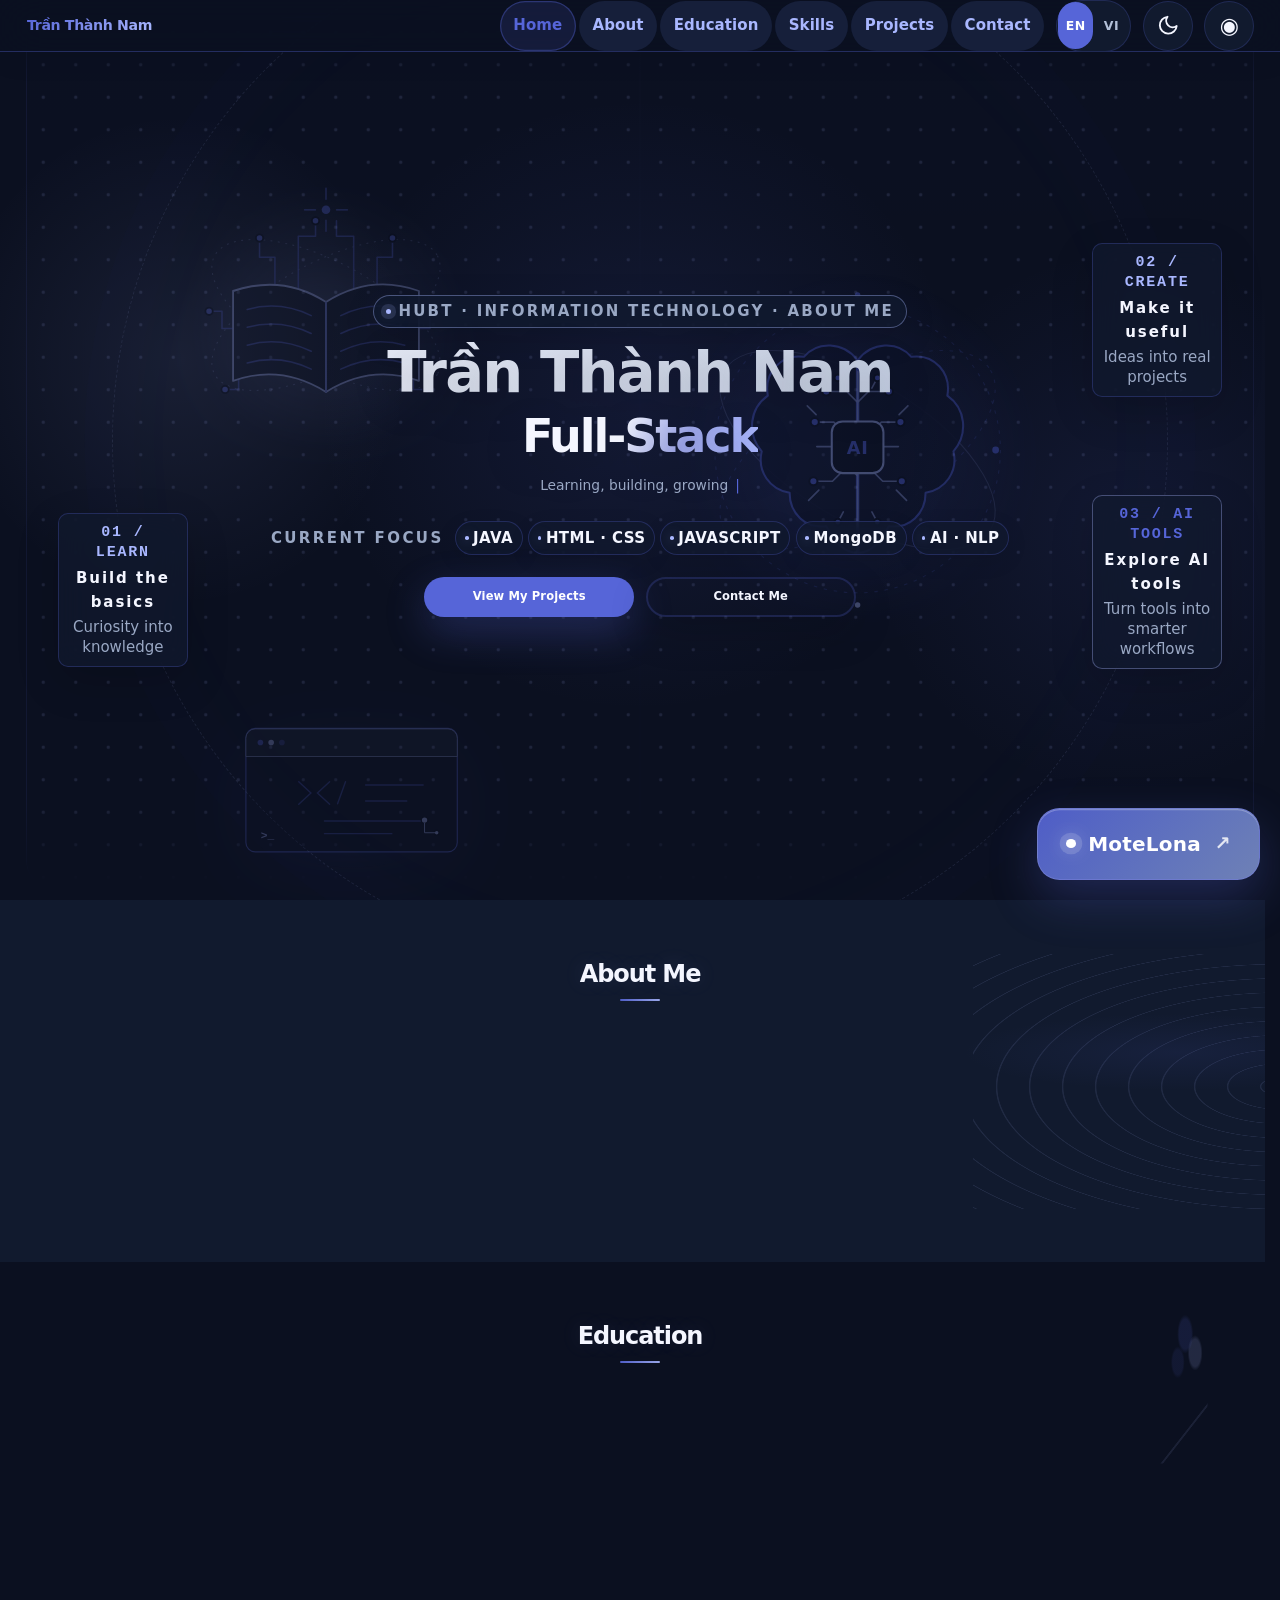
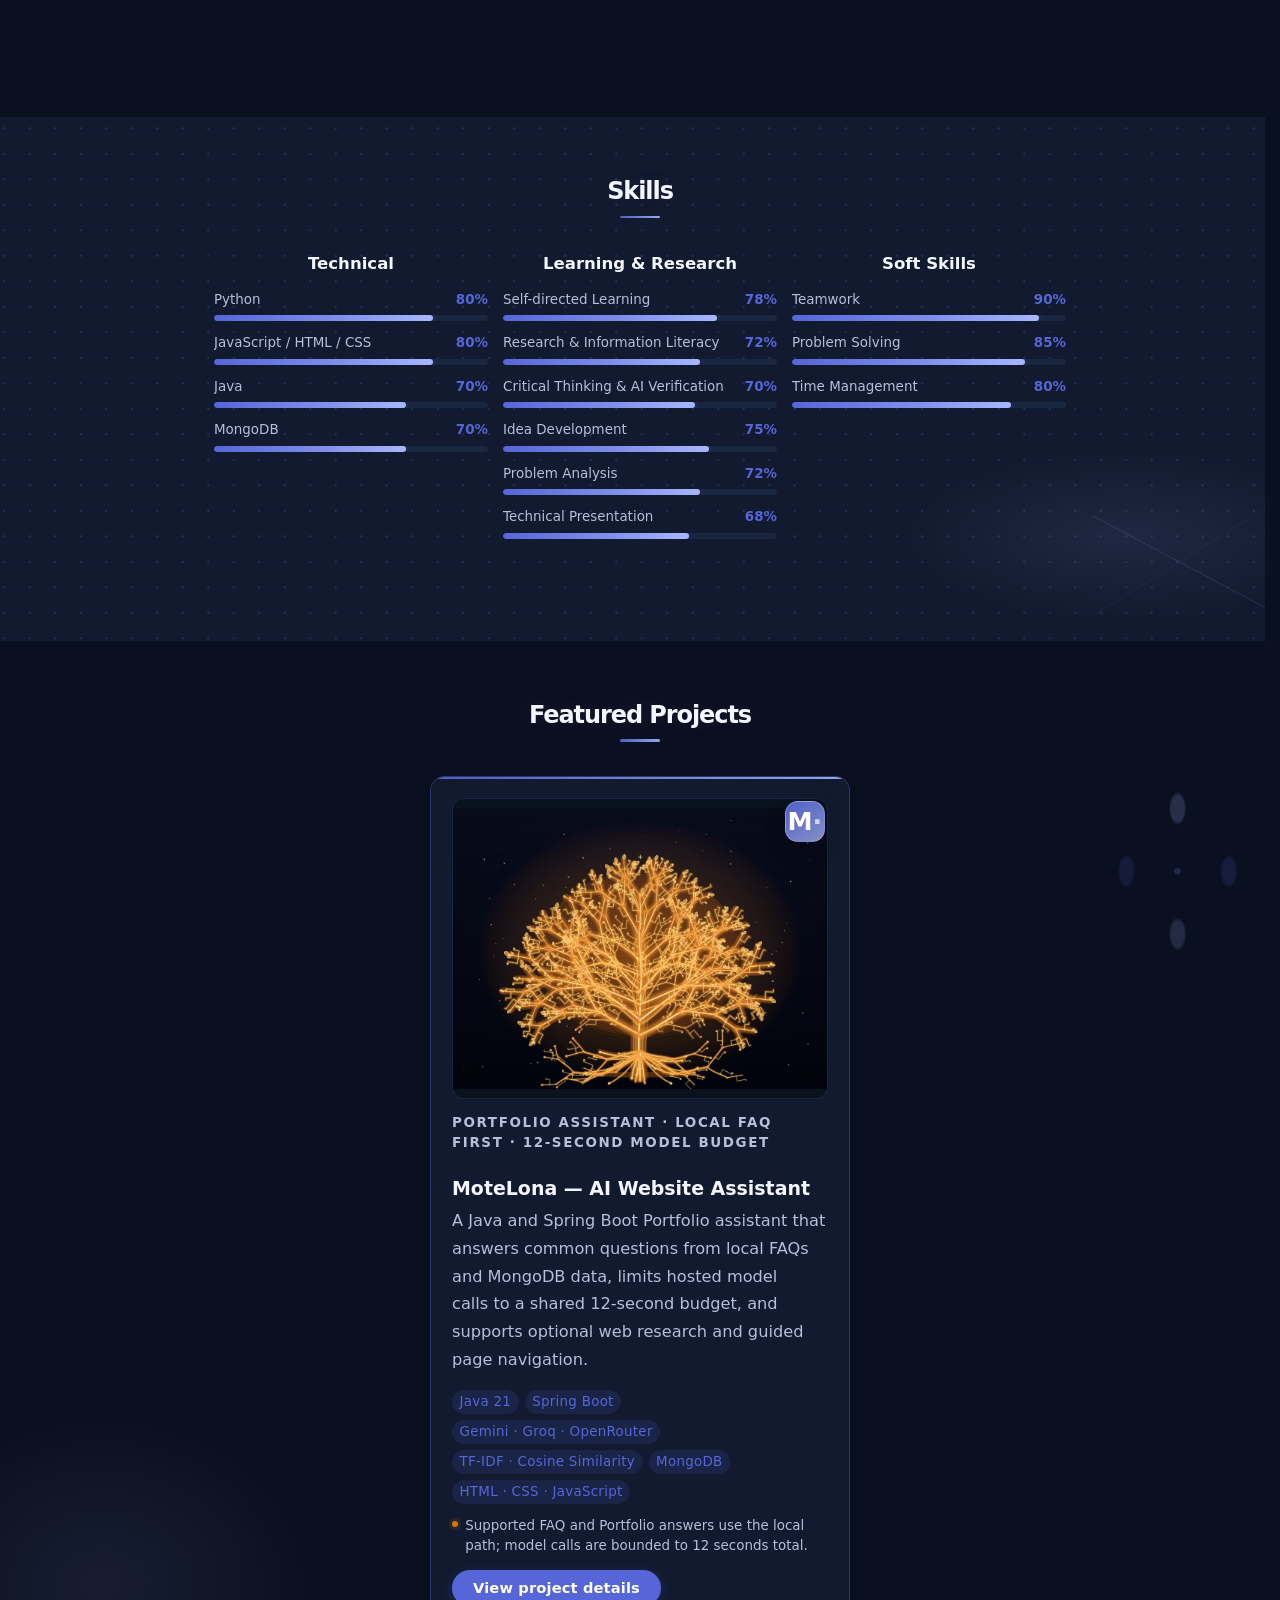
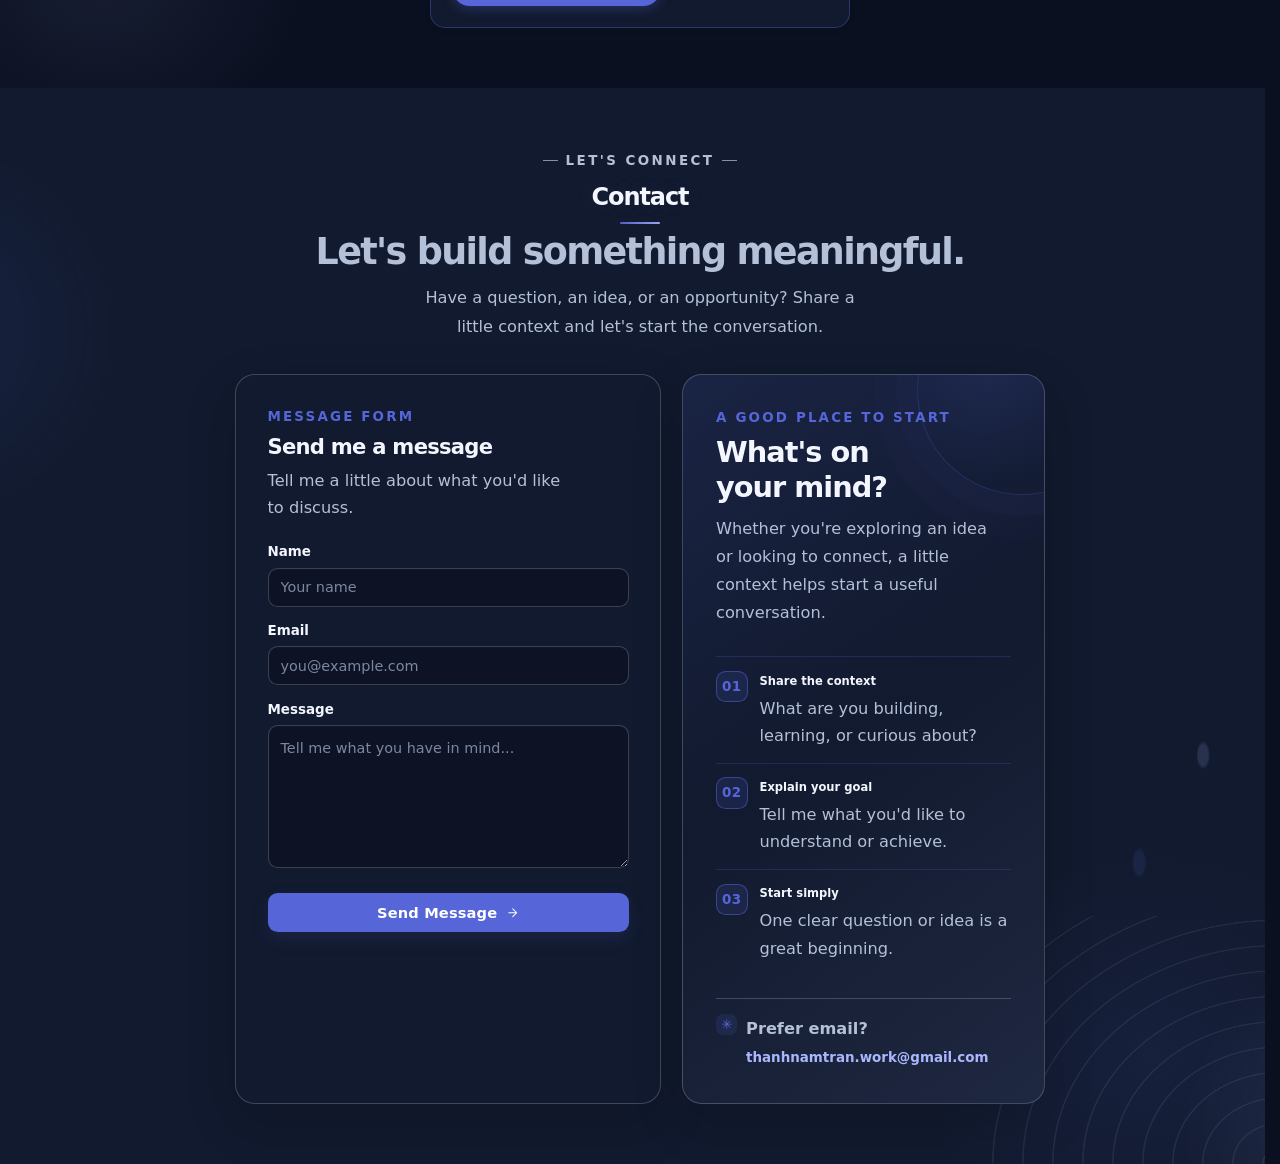
==== commit f110719b: "Sync local Portfolio_Web project" ====
--- a/index.html
+++ b/index.html
@@ -5,57 +5,58 @@
 <meta name="viewport" content="width=device-width, initial-scale=1, viewport-fit=cover">
 <title>Trần Thành Nam — Full-Stack Developer | Portfolio</title>
 <meta name="description" content="Trần Thành Nam — Information Technology student building practical Full-Stack skills across web development, Java, databases and responsible AI-assisted software engineering." data-en="Trần Thành Nam — Information Technology student building practical Full-Stack skills across web development, Java, databases and responsible AI-assisted software engineering." data-vi="Trần Thành Nam — Sinh viên Công nghệ thông tin đang phát triển kỹ năng Full Stack qua các dự án web, Java, cơ sở dữ liệu và ứng dụng AI có trách nhiệm.">
-<meta name="theme-color" content="#121B17">
+<meta name="theme-color" content="#0B1020">
 <meta property="og:type" content="website">
 <meta property="og:title" content="Trần Thành Nam — Full-Stack Developer Portfolio" data-en="Trần Thành Nam — Full-Stack Developer Portfolio" data-vi="Trần Thành Nam — Hồ sơ lập trình viên Full Stack">
 <meta property="og:description" content="Learning, building and growing through Full-Stack development, Java, databases and AI-assisted projects." data-en="Learning, building and growing through Full-Stack development, Java, databases and AI-assisted projects." data-vi="Học hỏi, xây dựng và phát triển qua các dự án Full Stack, Java, cơ sở dữ liệu và ứng dụng AI.">
 <meta property="og:image" content="./assets/images/narrow-ai.jpg">
 <meta name="twitter:card" content="summary_large_image">
-<link rel="icon" href="data:image/svg+xml,%3Csvg%20xmlns%3D%27http%3A%2F%2Fwww.w3.org%2F2000%2Fsvg%27%20viewBox%3D%270%200%2040%2040%27%3E%3Cdefs%3E%3ClinearGradient%20id%3D%27g%27%20x1%3D%270%27%20y1%3D%270%27%20x2%3D%271%27%20y2%3D%271%27%3E%3Cstop%20stop-color%3D%27%23247A53%27/%3E%3Cstop%20offset%3D%271%27%20stop-color%3D%27%2391B96A%27/%3E%3C/linearGradient%3E%3C/defs%3E%3Crect%20width%3D%2740%27%20height%3D%2740%27%20rx%3D%2710%27%20fill%3D%27url(%23g)%27/%3E%3Ctext%20x%3D%2720%27%20y%3D%2727%27%20font-family%3D%27Arial,sans-serif%27%20font-size%3D%2720%27%20font-weight%3D%27700%27%20fill%3D%27%23ffffff%27%20text-anchor%3D%27middle%27%3EM%C2%B7%3C/text%3E%3C/svg%3E">
+<link rel="icon" href="data:image/svg+xml,%3Csvg%20xmlns%3D%27http%3A%2F%2Fwww.w3.org%2F2000%2Fsvg%27%20viewBox%3D%270%200%2040%2040%27%3E%3Cdefs%3E%3ClinearGradient%20id%3D%27g%27%20x1%3D%270%27%20y1%3D%270%27%20x2%3D%271%27%20y2%3D%271%27%3E%3Cstop%20stop-color%3D%27%234957C8%27/%3E%3Cstop%20offset%3D%271%27%20stop-color%3D%27%23A9B7FF%27/%3E%3C/linearGradient%3E%3C/defs%3E%3Crect%20width%3D%2740%27%20height%3D%2740%27%20rx%3D%2710%27%20fill%3D%27url(%23g)%27/%3E%3Ctext%20x%3D%2720%27%20y%3D%2727%27%20font-family%3D%27Arial,sans-serif%27%20font-size%3D%2720%27%20font-weight%3D%27700%27%20fill%3D%27%23ffffff%27%20text-anchor%3D%27middle%27%3EM%C2%B7%3C/text%3E%3C/svg%3E">
 <link rel="stylesheet" href="./assets/css/animfolio-base.css">
 <link rel="stylesheet" href="./assets/css/animfolio-animations.css">
-<link rel="stylesheet" href="./assets/css/animfolio-nav.css">
+<link rel="stylesheet" href="./assets/css/animfolio-nav.css?v=20261122-midnight-indigo">
 <link rel="stylesheet" href="./assets/css/animfolio-gallery.css">
 
 <link rel="stylesheet" href="./assets/css/animfolio-print.css" media="print">
-<link rel="stylesheet" href="./assets/css/format.css">
+<link rel="stylesheet" href="./assets/css/format.css?v=20261122-midnight-indigo">
 <link rel="stylesheet" href="./assets/css/animfolio-contact.css">
-<link rel="stylesheet" href="./assets/css/portfolio-theme.css?v=20261112-rainbow-smooth">
+<link rel="stylesheet" href="./assets/css/portfolio-theme.css?v=20261122-midnight-indigo">
 <style id="animfolio-theme-vars">
 .animfolio-container {
-	--animfolio-accent: #247A53 !important;
-	--animfolio-accent-hover: #1D6948 !important;
-	--animfolio-accent-light: rgba(36, 122, 83, 0.12) !important;
-	--animfolio-accent-subtle: rgba(36, 122, 83, 0.16) !important;
-	--animfolio-accent-shadow: rgba(36, 122, 83, 0.32) !important;
-	--animfolio-accent-glow: rgba(36, 122, 83, 0.46) !important;
-	--animfolio-secondary: #91B96A !important;
-	--animfolio-secondary-hover: #7FA957 !important;
-	--animfolio-secondary-light: rgba(145, 185, 106, 0.18) !important;
+	--animfolio-accent: #5665D8 !important;
+	--animfolio-accent-hover: #4F5DC7 !important;
+	--animfolio-accent-light: rgba(86, 101, 216, 0.14) !important;
+	--animfolio-accent-subtle: rgba(86, 101, 216, 0.18) !important;
+	--animfolio-accent-shadow: rgba(86, 101, 216, 0.32) !important;
+	--animfolio-accent-glow: rgba(86, 101, 216, 0.42) !important;
+	--animfolio-secondary: #A9B7FF !important;
+	--animfolio-secondary-hover: #95A6FA !important;
+	--animfolio-secondary-light: rgba(169, 183, 255, 0.16) !important;
 	--animfolio-on-accent: #FFFFFF !important;
 	
-	--animfolio-accent-rgb: 36, 122, 83;
-	--animfolio-secondary-rgb: 145, 185, 106;
-	--animfolio-secondary-text: #263C22;
-	--animfolio-gradient: linear-gradient(120deg, #247A53 0%, #91B96A 100%);
-	--animfolio-on-secondary: #263C22 !important;
-	--animfolio-bg: #121B17;
-	--animfolio-bg-secondary: #1A2821;
-	--animfolio-bg-tertiary: #24352C;
-	--animfolio-text: #EDF3EF;
-	--animfolio-text-secondary: #B6C4BC;
-	--animfolio-text-muted: #9BAEA3;
-	--animfolio-border: rgba(237, 243, 239, 0.1);
-	--animfolio-border-strong: rgba(237, 243, 239, 0.2);
-	--animfolio-surface: #1A2821;
-	--animfolio-surface-hover: #24352C;
+	--animfolio-accent-rgb: 86, 101, 216;
+	--animfolio-secondary-rgb: 169, 183, 255;
+	--animfolio-accent-text: #A9B7FF;
+	--animfolio-secondary-text: #151B35;
+	--animfolio-gradient: linear-gradient(120deg, #5665D8 0%, #A9B7FF 100%);
+	--animfolio-on-secondary: #151B35 !important;
+	--animfolio-bg: #0B1020;
+	--animfolio-bg-secondary: #111A2E;
+	--animfolio-bg-tertiary: #1A2740;
+	--animfolio-text: #F4F6FF;
+	--animfolio-text-secondary: #B3C0D8;
+	--animfolio-text-muted: #9AA8C4;
+	--animfolio-border: rgba(244, 246, 255, 0.11);
+	--animfolio-border-strong: rgba(244, 246, 255, 0.2);
+	--animfolio-surface: #111A2E;
+	--animfolio-surface-hover: #1A2740;
 	--animfolio-overlay: rgba(0, 0, 0, 0.75);
 	--animfolio-success: #22c55e;
 	--animfolio-warning: #f59e0b;
 	--animfolio-error: #ef4444;
 	--animfolio-info: #3b82f6;
-	--animfolio-font-heading: 'Nunito', -apple-system, BlinkMacSystemFont, sans-serif;
-	--animfolio-font-body: 'Nunito', -apple-system, BlinkMacSystemFont, sans-serif;
+	--animfolio-font-heading: system-ui, -apple-system, BlinkMacSystemFont, 'Segoe UI', sans-serif;
+	--animfolio-font-body: system-ui, -apple-system, BlinkMacSystemFont, 'Segoe UI', sans-serif;
 	--animfolio-font-mono: ui-monospace, 'SFMono-Regular', Menlo, Monaco, Consolas, 'Liberation Mono', monospace;
 	--animfolio-font-size-base: 16px;
 	--animfolio-font-size-h1: clamp(2.5rem, 5vw, 4rem);
@@ -93,55 +94,55 @@
 	--animfolio-z-cursor: 700;
 }
 .animfolio-container--light, .animfolio-container[data-animfolio-scheme="light"] {
-	--animfolio-bg: #F6F7F5;
-	--animfolio-bg-secondary: #EEF2EF;
-	--animfolio-bg-tertiary: #E4EAE6;
-	--animfolio-text: #1C2823;
-	--animfolio-text-secondary: #47564F;
-	--animfolio-text-muted: #68766F;
-	--animfolio-border: rgba(28, 40, 35, 0.12);
-	--animfolio-border-strong: rgba(28, 40, 35, 0.2);
+	--animfolio-bg: #F6F7FC;
+	--animfolio-bg-secondary: #EEF0F8;
+	--animfolio-bg-tertiary: #E5E8F3;
+	--animfolio-text: #1B2240;
+	--animfolio-text-secondary: #48506B;
+	--animfolio-text-muted: #63708D;
+	--animfolio-border: rgba(27, 34, 64, 0.12);
+	--animfolio-border-strong: rgba(27, 34, 64, 0.2);
 	--animfolio-surface: #FFFFFF;
-	--animfolio-surface-hover: #F7FAF8;
+	--animfolio-surface-hover: #F1F3FA;
 	--animfolio-overlay: rgba(0, 0, 0, 0.5);
 	--animfolio-shadow-sm: 0 1px 2px rgba(0, 0, 0, 0.05);
 	--animfolio-shadow-md: 0 4px 12px rgba(0, 0, 0, 0.08);
 	--animfolio-shadow-lg: 0 10px 30px rgba(0, 0, 0, 0.1);
 	--animfolio-shadow-xl: 0 20px 50px rgba(0, 0, 0, 0.15);
-	--animfolio-accent-light: rgba(36, 122, 83, 0.08) !important;
-	--animfolio-accent-subtle: rgba(36, 122, 83, 0.06) !important;
-	--animfolio-accent-shadow: rgba(36, 122, 83, 0.22) !important;
-	--animfolio-accent-glow: rgba(36, 122, 83, 0.17) !important;
+	--animfolio-accent-light: rgba(73, 87, 200, 0.09) !important;
+	--animfolio-accent-subtle: rgba(73, 87, 200, 0.06) !important;
+	--animfolio-accent-shadow: rgba(73, 87, 200, 0.20) !important;
+	--animfolio-accent-glow: rgba(73, 87, 200, 0.15) !important;
 	--animfolio-on-accent: #ffffff !important;
-	--animfolio-on-secondary: #263C22 !important;
+	--animfolio-on-secondary: #FFFFFF !important;
 }
 @media (prefers-color-scheme: light) {
 	.animfolio-container--auto {
-		--animfolio-bg: #F6F7F5;
-		--animfolio-bg-secondary: #EEF2EF;
-		--animfolio-bg-tertiary: #E4EAE6;
-		--animfolio-text: #1C2823;
-		--animfolio-text-secondary: #47564F;
-		--animfolio-text-muted: #68766F;
-		--animfolio-border: rgba(28, 40, 35, 0.12);
-		--animfolio-border-strong: rgba(28, 40, 35, 0.2);
+		--animfolio-bg: #F6F7FC;
+		--animfolio-bg-secondary: #EEF0F8;
+		--animfolio-bg-tertiary: #E5E8F3;
+		--animfolio-text: #1B2240;
+		--animfolio-text-secondary: #48506B;
+		--animfolio-text-muted: #63708D;
+		--animfolio-border: rgba(27, 34, 64, 0.12);
+		--animfolio-border-strong: rgba(27, 34, 64, 0.2);
 		--animfolio-surface: #FFFFFF;
-		--animfolio-surface-hover: #F7FAF8;
+		--animfolio-surface-hover: #F1F3FA;
 		--animfolio-overlay: rgba(0, 0, 0, 0.5);
 		--animfolio-shadow-sm: 0 1px 2px rgba(0, 0, 0, 0.05);
 		--animfolio-shadow-md: 0 4px 12px rgba(0, 0, 0, 0.08);
 		--animfolio-shadow-lg: 0 10px 30px rgba(0, 0, 0, 0.1);
 		--animfolio-shadow-xl: 0 20px 50px rgba(0, 0, 0, 0.15);
-		--animfolio-accent-light: rgba(36, 122, 83, 0.08) !important;
-		--animfolio-accent-subtle: rgba(36, 122, 83, 0.06) !important;
-		--animfolio-accent-shadow: rgba(36, 122, 83, 0.22) !important;
-		--animfolio-accent-glow: rgba(36, 122, 83, 0.17) !important;
+		--animfolio-accent-light: rgba(73, 87, 200, 0.09) !important;
+		--animfolio-accent-subtle: rgba(73, 87, 200, 0.06) !important;
+		--animfolio-accent-shadow: rgba(73, 87, 200, 0.20) !important;
+		--animfolio-accent-glow: rgba(73, 87, 200, 0.15) !important;
 		--animfolio-on-accent: #ffffff !important;
-		--animfolio-on-secondary: #263C22 !important;
+		--animfolio-on-secondary: #FFFFFF !important;
 	}
 }
 
-.animfolio-container *,.animfolio-container *::before,.animfolio-container *::after{box-sizing:border-box}html{scroll-behavior:smooth;-webkit-font-smoothing:antialiased;-moz-osx-font-smoothing:grayscale}body{margin:0;padding:0;background:#121B17;color:#EDF3EF;font-family:var(--animfolio-font-body,'Inter',-apple-system,BlinkMacSystemFont,'Segoe UI',sans-serif);font-size:var(--animfolio-font-size-base,16px);line-height:var(--animfolio-line-height,1.6);overflow-x:hidden}body.admin-bar{padding-top:32px}body.admin-bar .animfolio-nav--sticky{top:32px}@media screen and (max-width:782px){body.admin-bar{padding-top:46px}body.admin-bar .animfolio-nav--sticky{top:46px}}.wp-site-blocks,.entry-content,.page-content,.post-content{all:unset;display:block}
+.animfolio-container *,.animfolio-container *::before,.animfolio-container *::after{box-sizing:border-box}html{scroll-behavior:smooth;-webkit-font-smoothing:antialiased;-moz-osx-font-smoothing:grayscale}body{margin:0;padding:0;background:#0B1020;color:#F4F6FF;font-family:var(--animfolio-font-body,'Inter',-apple-system,BlinkMacSystemFont,'Segoe UI',sans-serif);font-size:var(--animfolio-font-size-base,16px);line-height:var(--animfolio-line-height,1.6);overflow-x:hidden}body.admin-bar{padding-top:32px}body.admin-bar .animfolio-nav--sticky{top:32px}@media screen and (max-width:782px){body.admin-bar{padding-top:46px}body.admin-bar .animfolio-nav--sticky{top:46px}}.wp-site-blocks,.entry-content,.page-content,.post-content{all:unset;display:block}
 /*# sourceURL=animfolio-base-inline-css */
 </style>
 <style id="animfolio-nature-enhancements">
@@ -232,8 +233,8 @@
   box-shadow: 0 14px 38px color-mix(in srgb, var(--animfolio-accent) 15%, transparent);
 }
 .animfolio-color-picker__swatch--tree { background: linear-gradient(135deg, #247A53 0%, #91B96A 100%); }
-.animfolio-color-picker__swatch--peach { background: linear-gradient(135deg, #C94F7B 0%, #F0A2B2 100%); }
-.animfolio-color-picker__swatch--apricot { background: linear-gradient(135deg, #B8790E 0%, #EBC45D 100%); }
+.animfolio-color-picker__swatch--peach { background: linear-gradient(135deg, #B8426D 0%, #F0A2B2 100%); }
+.animfolio-color-picker__swatch--apricot { background: linear-gradient(135deg, #986005 0%, #EBC45D 100%); }
 @media (prefers-reduced-motion: no-preference) {
   .animfolio-card--bordered:hover { transition: border-color .25s ease, box-shadow .25s ease, transform .25s ease; }
 }
@@ -245,7 +246,7 @@
 }
 </style>
 <script>
-document.documentElement.className+=" animfolio-js";(function(){function r(){if(window.animfolio&&window.animfolio._initialized){return;}var e=document.querySelectorAll("[data-animfolio-animate]:not(.animfolio-visible),.animfolio-stagger__item:not(.animfolio-visible)");for(var i=0;i<e.length;i++){e[i].classList.add("animfolio-visible");}}if(document.readyState==="complete"){setTimeout(r,1500);}else{window.addEventListener("load",function(){setTimeout(r,1500);});}setTimeout(r,4000);})();
+document.documentElement.className+=" animfolio-js";(function(){function r(){if(window.animfolio&&window.animfolio._initialized){return;}var e=document.querySelectornll("[data-animfolio-animate]:not(.animfolio-visible),.animfolio-stagger__item:not(.animfolio-visible)");for(var i=0;i<e.length;i++){e[i].classList.add("animfolio-visible");}}if(document.readyState==="complete"){setTimeout(r,1500);}else{window.addEventListener("load",function(){setTimeout(r,1500);});}setTimeout(r,4000);})();
 //# sourceURL=animfolio-failsafe-js-after
 </script>
 
@@ -293,10 +294,10 @@
 </style>
 
 
-<link rel="stylesheet" href="./assets/css/responsive-overrides.css">
-<link rel="stylesheet" href="./assets/css/homepage-polish.css">
-<link rel="stylesheet" href="./assets/css/portfolio-ultimate.css">
-<link rel="stylesheet" href="./assets/css/portfolio-refined.css">
+<link rel="stylesheet" href="./assets/css/responsive-overrides.css?v=20261122-midnight-indigo">
+<link rel="stylesheet" href="./assets/css/homepage-polish.css?v=20261122-midnight-indigo">
+<link rel="stylesheet" href="./assets/css/portfolio-ultimate.css?v=20261122-midnight-indigo">
+<link rel="stylesheet" href="./assets/css/portfolio-refined.css?v=20261122-midnight-indigo">
 <link rel="stylesheet" href="./assets/css/portfolio-visual-scale.css?v=20261112-67scale">
     <link rel="stylesheet" href="./assets/css/typography-refinement.css?v=20261113-type">
 <script src="./assets/js/homepage-zoom.js"></script>
@@ -309,15 +310,15 @@
      ============================================================ -->
 <script>window.ANIMFOLIO_CONTACT_EMAIL = "thanhnamtran.work@gmail.com";</script>
 
-<div class="animfolio-container animfolio-container--dark animfolio-container--format-11 animfolio-container--one-page" data-animfolio-scheme="dark" data-animfolio-format="format-11-student" data-animfolio-intensity="medium"><a href="#hero" class="animfolio-skip-link">Skip to main content</a><nav class="animfolio-nav animfolio-nav--horizontal animfolio-nav--sticky" role="navigation" aria-label="Portfolio navigation"><a href="#hero" class="animfolio-nav__logo" aria-label="Trần Thành Nam — Home"><span class="animfolio-nav__logo-full">Trần Thành Nam</span><span class="animfolio-nav__logo-short" aria-hidden="true">Nam</span></a><button class="animfolio-nav__toggle" type="button" aria-expanded="false" aria-controls="animfolio-nav-menu" aria-label="Toggle navigation"><span class="animfolio-nav__toggle-bar" aria-hidden="true"></span><span class="animfolio-nav__toggle-bar" aria-hidden="true"></span><span class="animfolio-nav__toggle-bar" aria-hidden="true"></span></button><ul class="animfolio-nav__list" id="animfolio-nav-menu"><li class="animfolio-nav__item"><a href="#hero" class="animfolio-nav__link" data-animfolio-section="hero">Home</a></li><li class="animfolio-nav__item"><a href="#about" class="animfolio-nav__link" data-animfolio-section="about">About</a></li><li class="animfolio-nav__item"><a href="#education" class="animfolio-nav__link" data-animfolio-section="education">Education</a></li><li class="animfolio-nav__item"><a href="#skills" class="animfolio-nav__link" data-animfolio-section="skills">Skills</a></li><li class="animfolio-nav__item"><a href="#projects" class="animfolio-nav__link" data-animfolio-section="projects">Projects</a></li><li class="animfolio-nav__item"><a href="#contact" class="animfolio-nav__link" data-animfolio-section="contact">Contact</a></li></ul><div class="animfolio-language-switch" role="group" aria-label="Choose website language">
+<div class="animfolio-container animfolio-container--dark animfolio-container--format-11 animfolio-container--one-page" data-portfolio-theme="midnight" data-animfolio-scheme="dark" data-animfolio-format="format-11-student" data-animfolio-intensity="medium"><a href="#hero" class="animfolio-skip-link">Skip to main content</a><nav class="animfolio-nav animfolio-nav--horizontal animfolio-nav--sticky" role="navigation" aria-label="Portfolio navigation"><a href="#hero" class="animfolio-nav__logo" aria-label="Trần Thành Nam — Home"><span class="animfolio-nav__logo-full">Trần Thành Nam</span><span class="animfolio-nav__logo-short" aria-hidden="true">Nam</span></a><button class="animfolio-nav__toggle" type="button" aria-expanded="false" aria-controls="animfolio-nav-menu" aria-label="Toggle navigation"><span class="animfolio-nav__toggle-bar" aria-hidden="true"></span><span class="animfolio-nav__toggle-bar" aria-hidden="true"></span><span class="animfolio-nav__toggle-bar" aria-hidden="true"></span></button><ul class="animfolio-nav__list" id="animfolio-nav-menu"><li class="animfolio-nav__item"><a href="#hero" class="animfolio-nav__link" data-animfolio-section="hero">Home</a></li><li class="animfolio-nav__item"><a href="#about" class="animfolio-nav__link" data-animfolio-section="about">About</a></li><li class="animfolio-nav__item"><a href="#education" class="animfolio-nav__link" data-animfolio-section="education">Education</a></li><li class="animfolio-nav__item"><a href="#skills" class="animfolio-nav__link" data-animfolio-section="skills">Skills</a></li><li class="animfolio-nav__item"><a href="#projects" class="animfolio-nav__link" data-animfolio-section="projects">Projects</a></li><li class="animfolio-nav__item"><a href="#contact" class="animfolio-nav__link" data-animfolio-section="contact">Contact</a></li></ul><div class="animfolio-language-switch" role="group" aria-label="Choose website language">
 <button type="button" class="animfolio-language-switch__button is-active" data-language="en" aria-pressed="true" lang="en">EN</button>
 <button type="button" class="animfolio-language-switch__button" data-language="vi" aria-pressed="false" lang="vi">VI</button>
 </div>
-<button class="animfolio-theme-toggle" type="button" aria-label="Toggle dark mode" title="Toggle light and dark theme"><span class="animfolio-theme-toggle__icon animfolio-theme-toggle__icon--sun" aria-hidden="true"><svg width="20" height="20" viewBox="0 0 24 24" fill="none" stroke="currentColor" stroke-width="2" stroke-linecap="round" stroke-linejoin="round"><circle cx="12" cy="12" r="5"></circle><line x1="12" y1="1" x2="12" y2="3"></line><line x1="12" y1="21" x2="12" y2="23"></line><line x1="4.22" y1="4.22" x2="5.64" y2="5.64"></line><line x1="18.36" y1="18.36" x2="19.78" y2="19.78"></line><line x1="1" y1="12" x2="3" y2="12"></line><line x1="21" y1="12" x2="23" y2="12"></line><line x1="4.22" y1="19.78" x2="5.64" y2="18.36"></line><line x1="18.36" y1="5.64" x2="19.78" y2="4.22"></line></svg></span><span class="animfolio-theme-toggle__icon animfolio-theme-toggle__icon--moon" aria-hidden="true"><svg width="20" height="20" viewBox="0 0 24 24" fill="none" stroke="currentColor" stroke-width="2" stroke-linecap="round" stroke-linejoin="round"><path d="M21 12.79A9 9 0 1111.21 3 7 7 0 0021 12.79z"></path></svg></span></button><details class="animfolio-color-picker">
-<summary class="animfolio-color-picker__trigger" title="Choose color scheme" aria-label="Choose color scheme"><svg width="19" height="19" viewBox="0 0 24 24" fill="none" stroke="currentColor" stroke-width="1.8" stroke-linecap="round" stroke-linejoin="round" aria-hidden="true"><path d="M12 22a10 10 0 1 1 10-10c0 1.1-.9 2-2 2h-1.5a1.5 1.5 0 0 0-1.2 2.4c.3.4.4.8.4 1.3A2.3 2.3 0 0 1 15.4 20H12Z"></path><circle cx="7.5" cy="10" r="1"></circle><circle cx="11" cy="6.5" r="1"></circle><circle cx="16" cy="7.5" r="1"></circle></svg></summary>
+<button class="animfolio-theme-toggle" type="button" aria-label="Toggle dark mode" title="Toggle light and dark theme"><span class="animfolio-theme-toggle__icon animfolio-theme-toggle__icon--sun" aria-hidden="true"><svg width="20" height="20" viewBox="0 0 24 24" fill="none" stroke="currentColor" stroke-width="2" stroke-linecap="round" stroke-linejoin="round"><circle cx="12" cy="12" r="5"></circle><line x1="12" y1="1" x2="12" y2="3"></line><line x1="12" y1="21" x2="12" y2="23"></line><line x1="4.22" y1="4.22" x2="5.64" y2="5.64"></line><line x1="18.36" y1="18.36" x2="19.78" y2="19.78"></line><line x1="1" y1="12" x2="3" y2="12"></line><line x1="21" y1="12" x2="23" y2="12"></line><line x1="4.22" y1="19.78" x2="5.64" y2="18.36"></line><line x1="18.36" y1="5.64" x2="19.78" y2="4.22"></line></svg></span><span class="animfolio-theme-toggle__icon animfolio-theme-toggle__icon--moon" aria-hidden="true"><svg width="20" height="20" viewBox="0 0 24 24" fill="none" stroke="currentColor" stroke-width="2" stroke-linecap="round" stroke-linejoin="round"><path d="M21 12.79A9 9 0 1 1 11.21 3 7 7 0 0 0 21 12.79z"></path></svg></span></button><details class="animfolio-color-picker">
+<summary class="animfolio-color-picker__trigger" title="Choose color scheme" aria-label="Choose color scheme"><span aria-hidden="true">◉</span></summary>
 <div class="animfolio-color-picker__menu" role="group" aria-label="Color schemes">
 <span class="animfolio-color-picker__heading">Colors</span>
-<button type="button" class="animfolio-color-picker__option" data-color-theme="tree" title="Green Canopy" aria-pressed="true"><span class="animfolio-color-picker__swatch animfolio-color-picker__swatch--tree" aria-hidden="true"></span><span>Green Canopy</span></button>
+<button type="button" class="animfolio-color-picker__option" data-color-theme="tree" title="Green Canopy" aria-pressed="false"><span class="animfolio-color-picker__swatch animfolio-color-picker__swatch--tree" aria-hidden="true"></span><span>Green Canopy</span></button>
 <button type="button" class="animfolio-color-picker__option" data-color-theme="peach" title="Peach Blossom" aria-pressed="false"><span class="animfolio-color-picker__swatch animfolio-color-picker__swatch--peach" aria-hidden="true"></span><span>Peach Blossom</span></button>
 <button type="button" class="animfolio-color-picker__option" data-color-theme="apricot" title="Golden Apricot" aria-pressed="false"><span class="animfolio-color-picker__swatch animfolio-color-picker__swatch--apricot" aria-hidden="true"></span><span>Golden Apricot</span></button>
 <button type="button" class="animfolio-color-picker__option" data-color-theme="rainbow" title="Rainbow Spectrum" aria-pressed="false"><span class="animfolio-color-picker__swatch animfolio-color-picker__swatch--rainbow" aria-hidden="true"></span><span>Rainbow Spectrum</span></button>
@@ -405,7 +406,7 @@
             <span class="animfolio-hero__tech-chip">JAVA</span>
             <span class="animfolio-hero__tech-chip">HTML · CSS</span>
             <span class="animfolio-hero__tech-chip">JAVASCRIPT</span>
-            <span class="animfolio-hero__tech-chip">SQL · MYSQL</span>
+            <span class="animfolio-hero__tech-chip">MongoDB</span>
             <span class="animfolio-hero__tech-chip">AI · NLP</span>
           </div>
 		
@@ -433,7 +434,7 @@
 				<div class="animfolio-timeline__company">Hanoi University of Business and Technology (HUBT)</div>
 				<div class="animfolio-timeline__date">
 					Class K30 · TH30.03				</div>
-									<div class="animfolio-timeline__description">Studying Information Technology at HUBT has introduced me to a broad range of foundational topics, including programming, software development, databases, and system analysis. I actively build self-learning habits, explore unfamiliar topics, connect knowledge across courses, and apply what I learn in assignments and projects. My current direction is Full Stack development, Java, SQL/MySQL/NoSQL, and the responsible use of AI in software development.</div>
+									<div class="animfolio-timeline__description">Studying Information Technology at HUBT has introduced me to a broad range of foundational topics, including programming, software development, databases, and system analysis. I actively build self-learning habits, explore unfamiliar topics, connect knowledge across courses, and apply what I learn in assignments and projects. My current direction is Full Stack development, Java, MongoDB, and the responsible use of AI in software development.</div>
 							</div>
 		</div>
 					
@@ -475,7 +476,7 @@
 								</div>
 									<div class="animfolio-skills__item">
 									<div class="animfolio-skills__label">
-										<span>SQL / MySQL / NoSQL</span>
+										<span>MongoDB</span>
 										<span class="animfolio-skills__value">70%</span>
 									</div>
 									<div class="animfolio-skills__bar">
@@ -567,17 +568,18 @@
           decoding="async"
         >
         <div class="motelona-project-mark" aria-hidden="true">M<span>·</span></div>
-        <p class="motelona-project-kicker" data-i18n="projectKicker">JAVA WEBSITE AGENT · LOCAL READY</p>
+        <p class="motelona-project-kicker" data-i18n="projectKicker">PORTFOLIO ASSISTANT · LOCAL FAQ FIRST · 12-SECOND MODEL BUDGET</p>
         <h3 class="animfolio-project__title animfolio-card__title" data-i18n="projectTitle">MoteLona — AI Website Assistant</h3>
-        <p class="animfolio-project__description" data-i18n="projectDescription">A Java website agent that answers from Portfolio/MySQL data, explains technical terms, navigates across the site and highlights relevant text in yellow. Visitors can explicitly request web search and review DuckDuckGo sources; no AI API key is used.</p>
+        <p class="animfolio-project__description" data-i18n="projectDescription">A Java and Spring Boot Portfolio assistant that answers common questions from local FAQs and MongoDB data, limits hosted model calls to a shared 12-second budget, and supports optional web research and guided page navigation.</p>
         <div class="animfolio-project__stack animfolio-card__tags" aria-label="Technology stack" data-i18n-aria="stackAria">
           <span class="animfolio-card__tag">Java 21</span>
           <span class="animfolio-card__tag">Spring Boot</span>
+          <span class="animfolio-card__tag">Gemini · Groq · OpenRouter</span>
           <span class="animfolio-card__tag">TF-IDF · Cosine Similarity</span>
-          <span class="animfolio-card__tag">MySQL 8</span>
+          <span class="animfolio-card__tag">MongoDB</span>
           <span class="animfolio-card__tag">HTML · CSS · JavaScript</span>
         </div>
-        <div class="motelona-project-status"><span class="motelona-status-dot" aria-hidden="true"></span><span data-i18n="projectStatus">Local Java and MySQL setup with opt-in web search. Live database and deployment checks depend on the machine or hosting environment.</span></div>
+        <div class="motelona-project-status"><span class="motelona-status-dot" aria-hidden="true"></span><span data-i18n="projectStatus">Supported FAQ and Portfolio answers use the local path; model calls are bounded to 12 seconds total.</span></div>
         <div class="motelona-project-actions">
           <a class="animfolio-button animfolio-button--primary" href="./Project/1/motelona.html" data-i18n="learnMore" data-i18n-aria="projectAria" aria-label="Explore the MoteLona project overview">View project details</a>
         </div>
@@ -586,8 +588,8 @@
   </div>
   
     <div class="motelona-ai-root" data-motelona-ai-root></div>
-  <script src="./Project/1/motelona-ai/frontend/motelona-config.js?v=20261118-agent"></script>
-  <script src="./Project/1/motelona-ai/frontend/motelona.js?v=20261118-agent" defer></script>
+  <script src="./Project/1/motelona-ai/frontend/motelona-config.js?v=20261121-agentic"></script>
+  <script src="./Project/1/motelona-ai/frontend/motelona.js?v=20261124-local-first-content" defer></script>
 
 </section><section id="contact" class="animfolio-section animfolio-section--contact animfolio-section--align-center" data-animfolio-section="contact">
   <div class="animfolio-inner">
@@ -642,7 +644,7 @@
           </form>
         </div>
 
-        <aside class="animfolio-contact__aside" aria-label="A place to start a conversation">
+        <aside class="animfolio-contact__aside" aria-label="n place to start a conversation">
           <div class="animfolio-contact__aside-orb" aria-hidden="true"></div>
           <div class="animfolio-contact__aside-main">
             <span class="animfolio-contact__kicker animfolio-contact__kicker--aside">A GOOD PLACE TO START</span>
@@ -689,14 +691,14 @@
 <script src="./assets/js/modules/parallax.js"></script>
 <script src="./assets/js/modules/progress-bar.js"></script>
 <script src="./assets/js/modules/smooth-scroll.js"></script>
-<script src="./assets/js/modules/theme-toggle.js"></script>
+<script src="./assets/js/modules/theme-toggle.js?v=20261122-midnight-indigo"></script>
 <script src="./assets/js/animfolio-lightbox.js"></script>
 <script src="./assets/js/animfolio-casestudy.js"></script>
 <script src="./assets/js/format.js"></script>
-<script src="./assets/js/portfolio-data.js"></script>
+<script src="./assets/js/portfolio-data.js?v=20261124-mongodb-content"></script>
 <script src="./assets/js/animfolio-contact-static.js"></script>
-<script src="./assets/js/language-toggle.js?v=20261112-about-rainbow"></script>
-<script src="./assets/js/portfolio-theme.js?v=20261112-rainbow-smooth"></script>
+<script src="./assets/js/language-toggle.js?v=20261124-mongodb"></script>
+<script src="./assets/js/portfolio-theme.js?v=20261122-midnight-indigo"></script>
 <script src="./assets/js/portfolio-experience.js" defer></script>
 </body>
 </html>
--- a/assets/css/animfolio-nav.css
+++ b/assets/css/animfolio-nav.css
@@ -166,13 +166,13 @@
 	display: flex;
 	align-items: center;
 	justify-content: center;
-	width: 38px;
-	height: 38px;
-	background: none;
+	width: 42px;
+	height: 42px;
+	background: var(--animfolio-surface);
 	border: 1px solid var(--animfolio-border);
-	border-radius: 8px;
+	border-radius: 50%;
 	cursor: pointer;
-	color: var(--animfolio-text-secondary);
+	color: var(--animfolio-text);
 	transition: all 0.2s ease;
 	flex-shrink: 0;
 }
@@ -201,17 +201,18 @@
 	display: flex;
 	align-items: center;
 	justify-content: center;
-	gap: 7px;
-	min-width: 38px;
-	height: 38px;
-	padding: 0 10px;
+	width: 42px;
+	min-width: 42px;
+	height: 42px;
+	padding: 0;
 	list-style: none;
 	border: 1px solid var(--animfolio-border);
-	border-radius: 8px;
-	color: var(--animfolio-text-secondary);
+	border-radius: 50%;
+	background: var(--animfolio-surface);
+	color: var(--animfolio-text);
 	cursor: pointer;
 	font: inherit;
-	font-size: 0.8125rem;
+	font-size: 1.1rem;
 	font-weight: 600;
 	transition: all 0.2s ease;
 }
@@ -219,6 +220,7 @@
 .animfolio-color-picker__trigger::-webkit-details-marker { display: none; }
 .animfolio-color-picker__trigger::marker { content: ""; }
 .animfolio-color-picker__trigger svg { flex: 0 0 auto; }
+.animfolio-color-picker__trigger span { line-height: 1; }
 
 .animfolio-color-picker__trigger:hover,
 .animfolio-color-picker[open] .animfolio-color-picker__trigger {
--- a/assets/css/format.css
+++ b/assets/css/format.css
@@ -1,14 +1,14 @@
 /**
  * AnimFolio — Format 11: Student Fresh
- * Cây Xanh, Cây Đào, and Cây Mai palettes with coordinated light and dark surfaces.
+ * Midnight Indigo default with palette-aware accents and neutral light/dark surfaces.
  */
 
 .animfolio-container--format-11 {
-	--af11-accent-rgb: 35, 118, 75;
-	--af11-secondary-rgb: 219, 39, 119;
-	--animfolio-font-heading: 'Nunito', sans-serif;
-	--animfolio-font-body: 'Nunito', sans-serif;
-	font-family: 'Nunito', sans-serif;
+	--af11-accent-rgb: var(--animfolio-accent-rgb, 86, 101, 216);
+	--af11-secondary-rgb: var(--animfolio-secondary-rgb, 169, 183, 255);
+	--animfolio-font-heading: system-ui, -apple-system, BlinkMacSystemFont, 'Segoe UI', sans-serif;
+	--animfolio-font-body: system-ui, -apple-system, BlinkMacSystemFont, 'Segoe UI', sans-serif;
+	font-family: system-ui, -apple-system, BlinkMacSystemFont, 'Segoe UI', sans-serif;
 	background: var(--af11-bg);
 	color: var(--af11-text);
 }
@@ -16,57 +16,57 @@
 /* Light surfaces use deep accent text; dark surfaces soften the same hues for contrast. */
 .animfolio-container--format-11,
 .animfolio-container--format-11.animfolio-container--light {
-	--af11-accent: var(--animfolio-accent, #3F7465);
-	--af11-secondary: var(--animfolio-secondary, #8F614B);
-	--af11-bg: #F6F7F5;
-	--af11-bg-secondary: #EEF2EF;
-	--af11-text: #1C2823;
-	--af11-text-muted: #68766F;
-	--af11-border: rgba(28, 40, 35, 0.1);
+	--af11-accent: var(--animfolio-accent, #5665D8);
+	--af11-secondary: var(--animfolio-secondary, #A9B7FF);
+	--af11-bg: #F6F7FC;
+	--af11-bg-secondary: #EEF0F8;
+	--af11-text: #1B2240;
+	--af11-text-muted: #63708D;
+	--af11-border: rgba(27, 34, 64, 0.1);
 	--af11-surface: #FFFFFF;
-	--af11-link: var(--animfolio-accent-text, var(--animfolio-accent, #3F7465));
-	--af11-link-hover: color-mix(in srgb, var(--animfolio-accent, #3F7465) 78%, black);
-	--af11-badge-accent-text: var(--animfolio-accent-text, var(--animfolio-accent, #3F7465));
-	--af11-badge-secondary-text: var(--animfolio-secondary-text, var(--animfolio-secondary, #8F614B));
-	--af11-secondary-text: var(--animfolio-secondary-text, var(--animfolio-secondary, #8F614B));
+	--af11-link: var(--animfolio-accent-text, var(--animfolio-accent, #5665D8));
+	--af11-link-hover: color-mix(in srgb, var(--animfolio-accent, #5665D8) 78%, black);
+	--af11-badge-accent-text: var(--animfolio-accent-text, var(--animfolio-accent, #5665D8));
+	--af11-badge-secondary-text: var(--animfolio-secondary-text, var(--animfolio-secondary, #A9B7FF));
+	--af11-secondary-text: var(--animfolio-secondary-text, var(--animfolio-secondary, #A9B7FF));
 	--af11-on-accent: var(--animfolio-on-accent, #FFFFFF);
 	--af11-on-secondary: var(--animfolio-on-secondary, #FFFFFF);
-	--animfolio-accent-text: var(--animfolio-accent, #3F7465);
-	--animfolio-secondary-text: var(--animfolio-secondary, #8F614B);
-	--animfolio-bg: #F6F7F5;
-	--animfolio-bg-secondary: #EEF2EF;
-	--animfolio-bg-tertiary: #E4EAE6;
-	--animfolio-text: #1C2823;
-	--animfolio-text-secondary: #47564F;
-	--animfolio-text-muted: #68766F;
-	--animfolio-border: rgba(28, 40, 35, 0.1);
+	--animfolio-accent-text: var(--animfolio-accent, #5665D8);
+	--animfolio-secondary-text: var(--animfolio-secondary, #A9B7FF);
+	--animfolio-bg: #F6F7FC;
+	--animfolio-bg-secondary: #EEF0F8;
+	--animfolio-bg-tertiary: #E5E8F3;
+	--animfolio-text: #1B2240;
+	--animfolio-text-secondary: #48506B;
+	--animfolio-text-muted: #63708D;
+	--animfolio-border: rgba(27, 34, 64, 0.1);
 }
 
 .animfolio-container--format-11.animfolio-container--dark {
-	--af11-accent: var(--animfolio-accent, #3F7465);
-	--af11-secondary: var(--animfolio-secondary, #8F614B);
-	--af11-bg: #121B17;
-	--af11-bg-secondary: #1A2821;
-	--af11-text: #EDF3EF;
-	--af11-text-muted: #9BAEA3;
-	--af11-border: color-mix(in srgb, var(--animfolio-accent, #3F7465) 22%, transparent);
-	--af11-surface: #1A2821;
-	--af11-link: color-mix(in srgb, var(--animfolio-accent, #3F7465) 48%, white);
-	--af11-link-hover: color-mix(in srgb, var(--animfolio-accent, #3F7465) 38%, white);
-	--af11-badge-accent-text: color-mix(in srgb, var(--animfolio-accent, #3F7465) 48%, white);
-	--af11-badge-secondary-text: color-mix(in srgb, var(--animfolio-secondary, #8F614B) 48%, white);
-	--af11-secondary-text: color-mix(in srgb, var(--animfolio-secondary, #8F614B) 48%, white);
+	--af11-accent: var(--animfolio-accent, #5665D8);
+	--af11-secondary: var(--animfolio-secondary, #A9B7FF);
+	--af11-bg: #0B1020;
+	--af11-bg-secondary: #111A2E;
+	--af11-text: #F4F6FF;
+	--af11-text-muted: #9AA8C4;
+	--af11-border: color-mix(in srgb, var(--animfolio-accent, #5665D8) 22%, transparent);
+	--af11-surface: #111A2E;
+	--af11-link: color-mix(in srgb, var(--animfolio-accent, #5665D8) 48%, white);
+	--af11-link-hover: color-mix(in srgb, var(--animfolio-accent, #5665D8) 38%, white);
+	--af11-badge-accent-text: color-mix(in srgb, var(--animfolio-accent, #5665D8) 48%, white);
+	--af11-badge-secondary-text: color-mix(in srgb, var(--animfolio-secondary, #A9B7FF) 48%, white);
+	--af11-secondary-text: color-mix(in srgb, var(--animfolio-secondary, #A9B7FF) 48%, white);
 	--af11-on-accent: var(--animfolio-on-accent, #FFFFFF);
 	--af11-on-secondary: var(--animfolio-on-secondary, #FFFFFF);
-	--animfolio-accent-text: color-mix(in srgb, var(--animfolio-accent, #3F7465) 48%, white);
-	--animfolio-secondary-text: color-mix(in srgb, var(--animfolio-secondary, #8F614B) 48%, white);
-	--animfolio-bg: #121B17;
-	--animfolio-bg-secondary: #1A2821;
-	--animfolio-bg-tertiary: #24352C;
-	--animfolio-text: #EDF3EF;
-	--animfolio-text-secondary: #B6C4BC;
-	--animfolio-text-muted: #9BAEA3;
-	--animfolio-border: color-mix(in srgb, var(--animfolio-accent, #3F7465) 22%, transparent);
+	--animfolio-accent-text: color-mix(in srgb, var(--animfolio-accent, #5665D8) 48%, white);
+	--animfolio-secondary-text: color-mix(in srgb, var(--animfolio-secondary, #A9B7FF) 48%, white);
+	--animfolio-bg: #0B1020;
+	--animfolio-bg-secondary: #111A2E;
+	--animfolio-bg-tertiary: #1A2740;
+	--animfolio-text: #F4F6FF;
+	--animfolio-text-secondary: #B3C0D8;
+	--animfolio-text-muted: #9AA8C4;
+	--animfolio-border: color-mix(in srgb, var(--animfolio-accent, #5665D8) 22%, transparent);
 }
 /* ── Nav: Oval palette buttons ── */
 
@@ -93,7 +93,7 @@
 }
 
 .animfolio-container--format-11 .animfolio-nav__logo {
-	font-family: 'Nunito', sans-serif;
+	font-family: system-ui, -apple-system, BlinkMacSystemFont, 'Segoe UI', sans-serif;
 	font-size: 1.125rem;
 	font-weight: 800;
 	color: var(--af11-text);
@@ -137,7 +137,7 @@
 	color: var(--af11-on-accent);
 	background: linear-gradient(135deg, var(--af11-accent), var(--af11-secondary));
 	border-color: transparent;
-	box-shadow: 0 2px 8px color-mix(in srgb, var(--animfolio-accent, #3F7465) 30%, transparent);
+	box-shadow: 0 2px 8px color-mix(in srgb, var(--animfolio-accent, #5665D8) 30%, transparent);
 }
 
 /* ── Hero: Friendly and inviting ── */
@@ -233,7 +233,7 @@
 
 .animfolio-container--format-11 .animfolio-hero__ai-label {
 	fill: var(--animfolio-accent);
-	font: 800 26px/1 'Nunito', sans-serif;
+	font: 800 26px/1 system-ui, -apple-system, BlinkMacSystemFont, 'Segoe UI', sans-serif;
 	letter-spacing: 1px;
 }
 
@@ -427,13 +427,13 @@
 .animfolio-container--format-11 .animfolio-cta--primary {
 	background: var(--af11-accent);
 	color: var(--af11-on-accent);
-	box-shadow: 0 4px 16px color-mix(in srgb, var(--animfolio-accent, #3F7465) 35%, transparent);
+	box-shadow: 0 4px 16px color-mix(in srgb, var(--animfolio-accent, #5665D8) 35%, transparent);
 }
 
 .animfolio-container--format-11 .animfolio-cta--secondary {
 	background: var(--af11-secondary);
 	color: var(--af11-on-secondary);
-	box-shadow: 0 4px 16px color-mix(in srgb, var(--animfolio-secondary, #8F614B) 30%, transparent);
+	box-shadow: 0 4px 16px color-mix(in srgb, var(--animfolio-secondary, #A9B7FF) 30%, transparent);
 }
 
 /* ── Section alternating backgrounds ── */
@@ -448,7 +448,7 @@
 .animfolio-container--format-11 a.animfolio-button--primary {
 	background: var(--af11-accent);
 	color: var(--af11-on-accent);
-	box-shadow: 0 4px 16px color-mix(in srgb, var(--animfolio-accent, #3F7465) 30%, transparent);
+	box-shadow: 0 4px 16px color-mix(in srgb, var(--animfolio-accent, #5665D8) 30%, transparent);
 	border-radius: 999px;
 	padding: 12px 28px;
 	font-weight: 700;
@@ -465,7 +465,7 @@
 .animfolio-container--format-11 a.animfolio-button--primary:hover {
 	color: var(--af11-on-accent);
 	transform: translateY(-2px);
-	box-shadow: 0 8px 24px color-mix(in srgb, var(--animfolio-accent, #3F7465) 40%, transparent);
+	box-shadow: 0 8px 24px color-mix(in srgb, var(--animfolio-accent, #5665D8) 40%, transparent);
 }
 
 .animfolio-container--format-11 .animfolio-button--secondary,
@@ -487,7 +487,7 @@
 .animfolio-container--format-11 .animfolio-button--secondary:hover,
 .animfolio-container--format-11 a.animfolio-button--secondary:hover {
 	border-color: var(--af11-accent);
-	background: color-mix(in srgb, var(--animfolio-accent, #3F7465) 6%, transparent);
+	background: color-mix(in srgb, var(--animfolio-accent, #5665D8) 6%, transparent);
 	color: var(--af11-text);
 }
 
@@ -544,7 +544,7 @@
 	width: 48px;
 	height: 48px;
 	border-radius: 14px;
-	background: linear-gradient(135deg, color-mix(in srgb, var(--animfolio-accent, #3F7465) 15%, transparent), color-mix(in srgb, var(--animfolio-secondary, #8F614B) 10%, transparent));
+	background: linear-gradient(135deg, color-mix(in srgb, var(--animfolio-accent, #5665D8) 15%, transparent), color-mix(in srgb, var(--animfolio-secondary, #A9B7FF) 10%, transparent));
 	display: flex;
 	align-items: center;
 	justify-content: center;
@@ -602,12 +602,12 @@
 	border-radius: 12px;
 	font-size: 0.8rem;
 	font-weight: 700;
-	background: color-mix(in srgb, var(--animfolio-accent, #3F7465) 12%, transparent);
+	background: color-mix(in srgb, var(--animfolio-accent, #5665D8) 12%, transparent);
 	color: var(--af11-badge-accent-text);
 }
 
 .animfolio-container--format-11 .animfolio-badge--secondary {
-	background: color-mix(in srgb, var(--animfolio-secondary, #8F614B) 12%, transparent);
+	background: color-mix(in srgb, var(--animfolio-secondary, #A9B7FF) 12%, transparent);
 	color: var(--af11-badge-secondary-text);
 }
 
--- a/assets/css/animfolio-contact.css
+++ b/assets/css/animfolio-contact.css
@@ -324,7 +324,7 @@
 .animfolio-contact__form-wrapper {
   max-width: none;
   padding: clamp(24px, 4vw, 42px);
-  background: linear-gradient(155deg, var(--animfolio-surface, #1a2821), var(--animfolio-bg-secondary, #1a2821));
+  background: linear-gradient(155deg, var(--animfolio-surface, #111A2E), var(--animfolio-bg-secondary, #111A2E));
   text-align: left;
 }
 
--- a/assets/css/portfolio-theme.css
+++ b/assets/css/portfolio-theme.css
@@ -1,4 +1,4 @@
-/* One-page theme switcher: the three former HTML variants now live here. */
+/* Static palettes for the one-page theme switcher. */
 .animfolio-container[data-portfolio-theme="tree"] {
   --animfolio-accent: #247A53 !important;
   --animfolio-accent-hover: #1D6948 !important;
@@ -16,40 +16,63 @@
   --animfolio-on-secondary: #263C22 !important;
 }
 .animfolio-container[data-portfolio-theme="peach"] {
-  --animfolio-accent: #C94F7B !important;
-  --animfolio-accent-hover: #B8426D !important;
-  --animfolio-accent-light: rgba(201,79,123,.12) !important;
-  --animfolio-accent-subtle: rgba(201,79,123,.16) !important;
-  --animfolio-accent-shadow: rgba(201,79,123,.32) !important;
-  --animfolio-accent-glow: rgba(201,79,123,.46) !important;
+  --animfolio-accent: #B8426D !important;
+  --animfolio-accent-hover: #A23860 !important;
+  --animfolio-accent-light: rgba(184,66,109,.12) !important;
+  --animfolio-accent-subtle: rgba(184,66,109,.16) !important;
+  --animfolio-accent-shadow: rgba(184,66,109,.32) !important;
+  --animfolio-accent-glow: rgba(184,66,109,.46) !important;
   --animfolio-secondary: #F0A2B2 !important;
   --animfolio-secondary-hover: #E68EA2 !important;
   --animfolio-secondary-light: rgba(240,162,178,.18) !important;
-  --animfolio-accent-rgb: 201,79,123;
+  --animfolio-accent-rgb: 184,66,109;
   --animfolio-secondary-rgb: 240,162,178;
   --animfolio-secondary-text: #512437;
-  --animfolio-gradient: linear-gradient(120deg,#C94F7B 0%,#F0A2B2 100%);
+  --animfolio-gradient: linear-gradient(120deg,#B8426D 0%,#F0A2B2 100%);
   --animfolio-on-secondary: #512437 !important;
 }
 .animfolio-container[data-portfolio-theme="apricot"] {
-  --animfolio-accent: #B8790E !important;
-  --animfolio-accent-hover: #A66A08 !important;
-  --animfolio-accent-light: rgba(184,121,14,.12) !important;
-  --animfolio-accent-subtle: rgba(184,121,14,.16) !important;
-  --animfolio-accent-shadow: rgba(184,121,14,.32) !important;
-  --animfolio-accent-glow: rgba(184,121,14,.46) !important;
+  --animfolio-accent: #986005 !important;
+  --animfolio-accent-hover: #855000 !important;
+  --animfolio-accent-light: rgba(152,96,5,.12) !important;
+  --animfolio-accent-subtle: rgba(152,96,5,.16) !important;
+  --animfolio-accent-shadow: rgba(152,96,5,.32) !important;
+  --animfolio-accent-glow: rgba(152,96,5,.46) !important;
   --animfolio-secondary: #EBC45D !important;
   --animfolio-secondary-hover: #DDB44A !important;
   --animfolio-secondary-light: rgba(235,196,93,.18) !important;
-  --animfolio-accent-rgb: 184,121,14;
+  --animfolio-accent-rgb: 152,96,5;
   --animfolio-secondary-rgb: 235,196,93;
   --animfolio-secondary-text: #49330A;
-  --animfolio-gradient: linear-gradient(120deg,#B8790E 0%,#EBC45D 100%);
+  --animfolio-gradient: linear-gradient(120deg,#986005 0%,#EBC45D 100%);
   --animfolio-on-secondary: #49330A !important;
+}
+/* New default palette: neutral midnight surfaces with restrained indigo accents. */
+.animfolio-container[data-portfolio-theme="midnight"] {
+  --animfolio-accent: #5665D8 !important;
+  --animfolio-accent-hover: #4F5DC7 !important;
+  --animfolio-accent-light: rgba(86,101,216,.14) !important;
+  --animfolio-accent-subtle: rgba(86,101,216,.18) !important;
+  --animfolio-accent-shadow: rgba(86,101,216,.32) !important;
+  --animfolio-accent-glow: rgba(86,101,216,.42) !important;
+  --animfolio-secondary: #A9B7FF !important;
+  --animfolio-secondary-hover: #95A6FA !important;
+  --animfolio-secondary-light: rgba(169,183,255,.16) !important;
+  --animfolio-accent-rgb: 86,101,216;
+  --animfolio-secondary-rgb: 169,183,255;
+  --animfolio-accent-text: #A9B7FF !important;
+  --animfolio-secondary-text: #151B35;
+  --animfolio-gradient: linear-gradient(120deg,#5665D8 0%,#A9B7FF 100%);
+  --animfolio-on-secondary: #151B35 !important;
 }
 /* Preserve each palette's contrast in light mode too. */
 .animfolio-container[data-portfolio-theme="tree"].animfolio-container--light,
 .animfolio-container[data-portfolio-theme="tree"][data-animfolio-scheme="light"] {
+  --animfolio-secondary: #4D6E30 !important;
+  --animfolio-secondary-hover: #405D28 !important;
+  --animfolio-secondary-rgb: 77,110,48;
+  --animfolio-secondary-text: #FFFFFF;
+  --animfolio-on-secondary: #FFFFFF !important;
   --animfolio-accent-light: rgba(36,122,83,.08) !important;
   --animfolio-accent-subtle: rgba(36,122,83,.06) !important;
   --animfolio-accent-shadow: rgba(36,122,83,.22) !important;
@@ -57,17 +80,48 @@
 }
 .animfolio-container[data-portfolio-theme="peach"].animfolio-container--light,
 .animfolio-container[data-portfolio-theme="peach"][data-animfolio-scheme="light"] {
-  --animfolio-accent-light: rgba(195,71,120,.08) !important;
-  --animfolio-accent-subtle: rgba(195,71,120,.05) !important;
-  --animfolio-accent-shadow: rgba(195,71,120,.2) !important;
-  --animfolio-accent-glow: rgba(195,71,120,.15) !important;
+  --animfolio-accent: #B8426D !important;
+  --animfolio-accent-hover: #A23860 !important;
+  --animfolio-secondary: #A54764 !important;
+  --animfolio-secondary-hover: #913653 !important;
+  --animfolio-secondary-rgb: 165,71,100;
+  --animfolio-secondary-text: #FFFFFF;
+  --animfolio-on-secondary: #FFFFFF !important;
+  --animfolio-accent-light: rgba(184,66,109,.08) !important;
+  --animfolio-accent-subtle: rgba(184,66,109,.05) !important;
+  --animfolio-accent-shadow: rgba(184,66,109,.2) !important;
+  --animfolio-accent-glow: rgba(184,66,109,.15) !important;
 }
 .animfolio-container[data-portfolio-theme="apricot"].animfolio-container--light,
 .animfolio-container[data-portfolio-theme="apricot"][data-animfolio-scheme="light"] {
-  --animfolio-accent-light: rgba(163,106,0,.08) !important;
-  --animfolio-accent-subtle: rgba(163,106,0,.05) !important;
-  --animfolio-accent-shadow: rgba(163,106,0,.2) !important;
-  --animfolio-accent-glow: rgba(163,106,0,.15) !important;
+  --animfolio-accent: #986005 !important;
+  --animfolio-accent-hover: #855000 !important;
+  --animfolio-secondary: #855000 !important;
+  --animfolio-secondary-hover: #714300 !important;
+  --animfolio-secondary-rgb: 133,80,0;
+  --animfolio-secondary-text: #FFFFFF;
+  --animfolio-on-secondary: #FFFFFF !important;
+  --animfolio-accent-light: rgba(152,96,5,.08) !important;
+  --animfolio-accent-subtle: rgba(152,96,5,.05) !important;
+  --animfolio-accent-shadow: rgba(152,96,5,.2) !important;
+  --animfolio-accent-glow: rgba(152,96,5,.15) !important;
+}
+.animfolio-container[data-portfolio-theme="midnight"].animfolio-container--light,
+.animfolio-container[data-portfolio-theme="midnight"][data-animfolio-scheme="light"] {
+  --animfolio-accent: #4957C8 !important;
+  --animfolio-accent-hover: #3F4BB4 !important;
+  --animfolio-secondary: #5368B4 !important;
+  --animfolio-secondary-hover: #455AA3 !important;
+  --animfolio-accent-rgb: 73,87,200;
+  --animfolio-secondary-rgb: 83,104,180;
+  --animfolio-accent-light: rgba(73,87,200,.09) !important;
+  --animfolio-accent-subtle: rgba(73,87,200,.06) !important;
+  --animfolio-accent-shadow: rgba(73,87,200,.20) !important;
+  --animfolio-accent-glow: rgba(73,87,200,.15) !important;
+  --animfolio-accent-text: #4957C8 !important;
+  --animfolio-secondary-text: #FFFFFF !important;
+  --animfolio-on-secondary: #FFFFFF !important;
+  --animfolio-gradient: linear-gradient(120deg,#4957C8 0%,#7889D8 100%);
 }
 .animfolio-color-picker__option {
   width: 100%;
--- a/assets/css/responsive-overrides.css
+++ b/assets/css/responsive-overrides.css
@@ -88,7 +88,7 @@
   aspect-ratio: 5 / 4;
   object-fit: contain;
   object-position: center;
-  background: var(--animfolio-bg-secondary, #1a2821);
+  background: var(--animfolio-bg-secondary, #111A2E);
 }
 
 .motelona-project-status {
@@ -571,12 +571,12 @@
 
   .animfolio-container--format-11 .animfolio-nav .animfolio-theme-toggle,
   .animfolio-container--format-11 .animfolio-nav .animfolio-color-picker__trigger {
-    width: 2.15vw;
-    height: 2.15vw;
-    min-width: 2.15vw;
-    min-height: 2.15vw;
-    flex: 0 0 2.15vw;
-    border-radius: .48vw;
+    width: clamp(40px, 3.42vw, 42px);
+    height: clamp(40px, 3.42vw, 42px);
+    min-width: clamp(40px, 3.42vw, 42px);
+    min-height: clamp(40px, 3.42vw, 42px);
+    flex: 0 0 clamp(40px, 3.42vw, 42px);
+    border-radius: 50%;
   }
 
   .animfolio-container--format-11 .animfolio-nav .animfolio-theme-toggle svg,
@@ -635,18 +635,18 @@
 
   html[data-homepage-zoom-fixed="true"] .animfolio-container--format-11 .animfolio-nav .animfolio-theme-toggle,
   html[data-homepage-zoom-fixed="true"] .animfolio-container--format-11 .animfolio-nav .animfolio-color-picker__trigger {
-    width: 2.15cqw;
-    height: 2.15cqw;
-    min-width: 2.15cqw;
-    min-height: 2.15cqw;
-    flex: 0 0 2.15cqw;
-    border-radius: .48cqw;
+    width: clamp(40px, 3.42cqw, 42px);
+    height: clamp(40px, 3.42cqw, 42px);
+    min-width: clamp(40px, 3.42cqw, 42px);
+    min-height: clamp(40px, 3.42cqw, 42px);
+    flex: 0 0 clamp(40px, 3.42cqw, 42px);
+    border-radius: 50%;
   }
 
   html[data-homepage-zoom-fixed="true"] .animfolio-container--format-11 .animfolio-nav .animfolio-theme-toggle svg,
   html[data-homepage-zoom-fixed="true"] .animfolio-container--format-11 .animfolio-nav .animfolio-color-picker__trigger svg {
-    width: 1.08cqw;
-    height: 1.08cqw;
+    width: clamp(18px, 1.63cqw, 20px);
+    height: clamp(18px, 1.63cqw, 20px);
   }
 
   html[data-homepage-zoom-fixed="true"] .animfolio-container--format-11 .animfolio-section--hero {
--- a/assets/css/homepage-polish.css
+++ b/assets/css/homepage-polish.css
@@ -574,8 +574,8 @@
 
   .animfolio-container--format-11 .animfolio-nav .animfolio-theme-toggle svg,
   .animfolio-container--format-11 .animfolio-nav .animfolio-color-picker__trigger svg {
-    width: clamp(15px, 1.22vw, 20px);
-    height: clamp(15px, 1.22vw, 20px);
+    width: clamp(18px, 1.63vw, 20px);
+    height: clamp(18px, 1.63vw, 20px);
   }
 }
 
@@ -595,8 +595,8 @@
 
   html[data-homepage-zoom-fixed="true"] .animfolio-container--format-11 .animfolio-nav .animfolio-theme-toggle svg,
   html[data-homepage-zoom-fixed="true"] .animfolio-container--format-11 .animfolio-nav .animfolio-color-picker__trigger svg {
-    width: clamp(15px, 1.22cqw, 20px);
-    height: clamp(15px, 1.22cqw, 20px);
+    width: clamp(18px, 1.63cqw, 20px);
+    height: clamp(18px, 1.63cqw, 20px);
   }
 }
 
--- a/assets/css/portfolio-ultimate.css
+++ b/assets/css/portfolio-ultimate.css
@@ -68,7 +68,7 @@
 .animfolio-container :is(p,li) { text-wrap:pretty; }
 /* Lightweight browser-native progress and return controls. */
 .portfolio-reading-progress { position:fixed; inset:0 0 auto; z-index:1200; height:3px; pointer-events:none; background:transparent; }
-.portfolio-reading-progress > span { display:block; width:100%; height:100%; transform:scaleX(0); transform-origin:left center; background:var(--animfolio-gradient,linear-gradient(90deg,#247A53,#91B96A)); box-shadow:0 0 12px color-mix(in srgb,var(--animfolio-accent) 44%,transparent); }
+.portfolio-reading-progress > span { display:block; width:100%; height:100%; transform:scaleX(0); transform-origin:left center; background:var(--animfolio-gradient,linear-gradient(90deg,#5665D8,#A9B7FF)); box-shadow:0 0 12px color-mix(in srgb,var(--animfolio-accent) 44%,transparent); }
 .portfolio-back-top { position:fixed; right:max(22px,env(safe-area-inset-right)); bottom:max(24px,env(safe-area-inset-bottom)); z-index:850; width:44px; height:44px; display:grid; place-items:center; border:1px solid color-mix(in srgb,var(--animfolio-accent) 35%,var(--animfolio-border)); border-radius:14px; color:var(--animfolio-text); background:color-mix(in srgb,var(--animfolio-surface) 88%,transparent); box-shadow:0 10px 28px rgba(0,0,0,.16); font:700 1.1rem/1 system-ui,sans-serif; cursor:pointer; opacity:0; visibility:hidden; transform:translateY(9px); transition:opacity .22s ease,visibility .22s ease,transform .22s ease,background .22s ease; backdrop-filter:blur(12px); }
 .portfolio-back-top.is-visible { opacity:1; visibility:visible; transform:translateY(0); }
 .portfolio-back-top:hover { color:var(--animfolio-on-accent); background:var(--animfolio-accent); }
--- a/assets/css/portfolio-refined.css
+++ b/assets/css/portfolio-refined.css
@@ -1,9 +1,9 @@
 /* Portfolio refinement layer — accessibility, responsive rhythm and touch ergonomics. */
 .animfolio-container {
-  --animfolio-accent-text: #86D4A6;
+  --animfolio-accent-text: #A9B7FF;
   --animfolio-focus-ring: color-mix(in srgb, var(--animfolio-accent) 82%, white 18%);
 }
-.animfolio-container[data-animfolio-scheme="light"] { --animfolio-accent-text: #1D6948; }
+.animfolio-container[data-animfolio-scheme="light"] { --animfolio-accent-text: #4957C8; }
 .animfolio-container[data-portfolio-theme="peach"][data-animfolio-scheme="light"] { --animfolio-accent-text: #B8426D; }
 .animfolio-container[data-portfolio-theme="apricot"][data-animfolio-scheme="light"] { --animfolio-accent-text: #986005; }
 .animfolio-container[data-portfolio-theme="tree"][data-animfolio-scheme="dark"] { --animfolio-accent-text: #86D4A6; }
